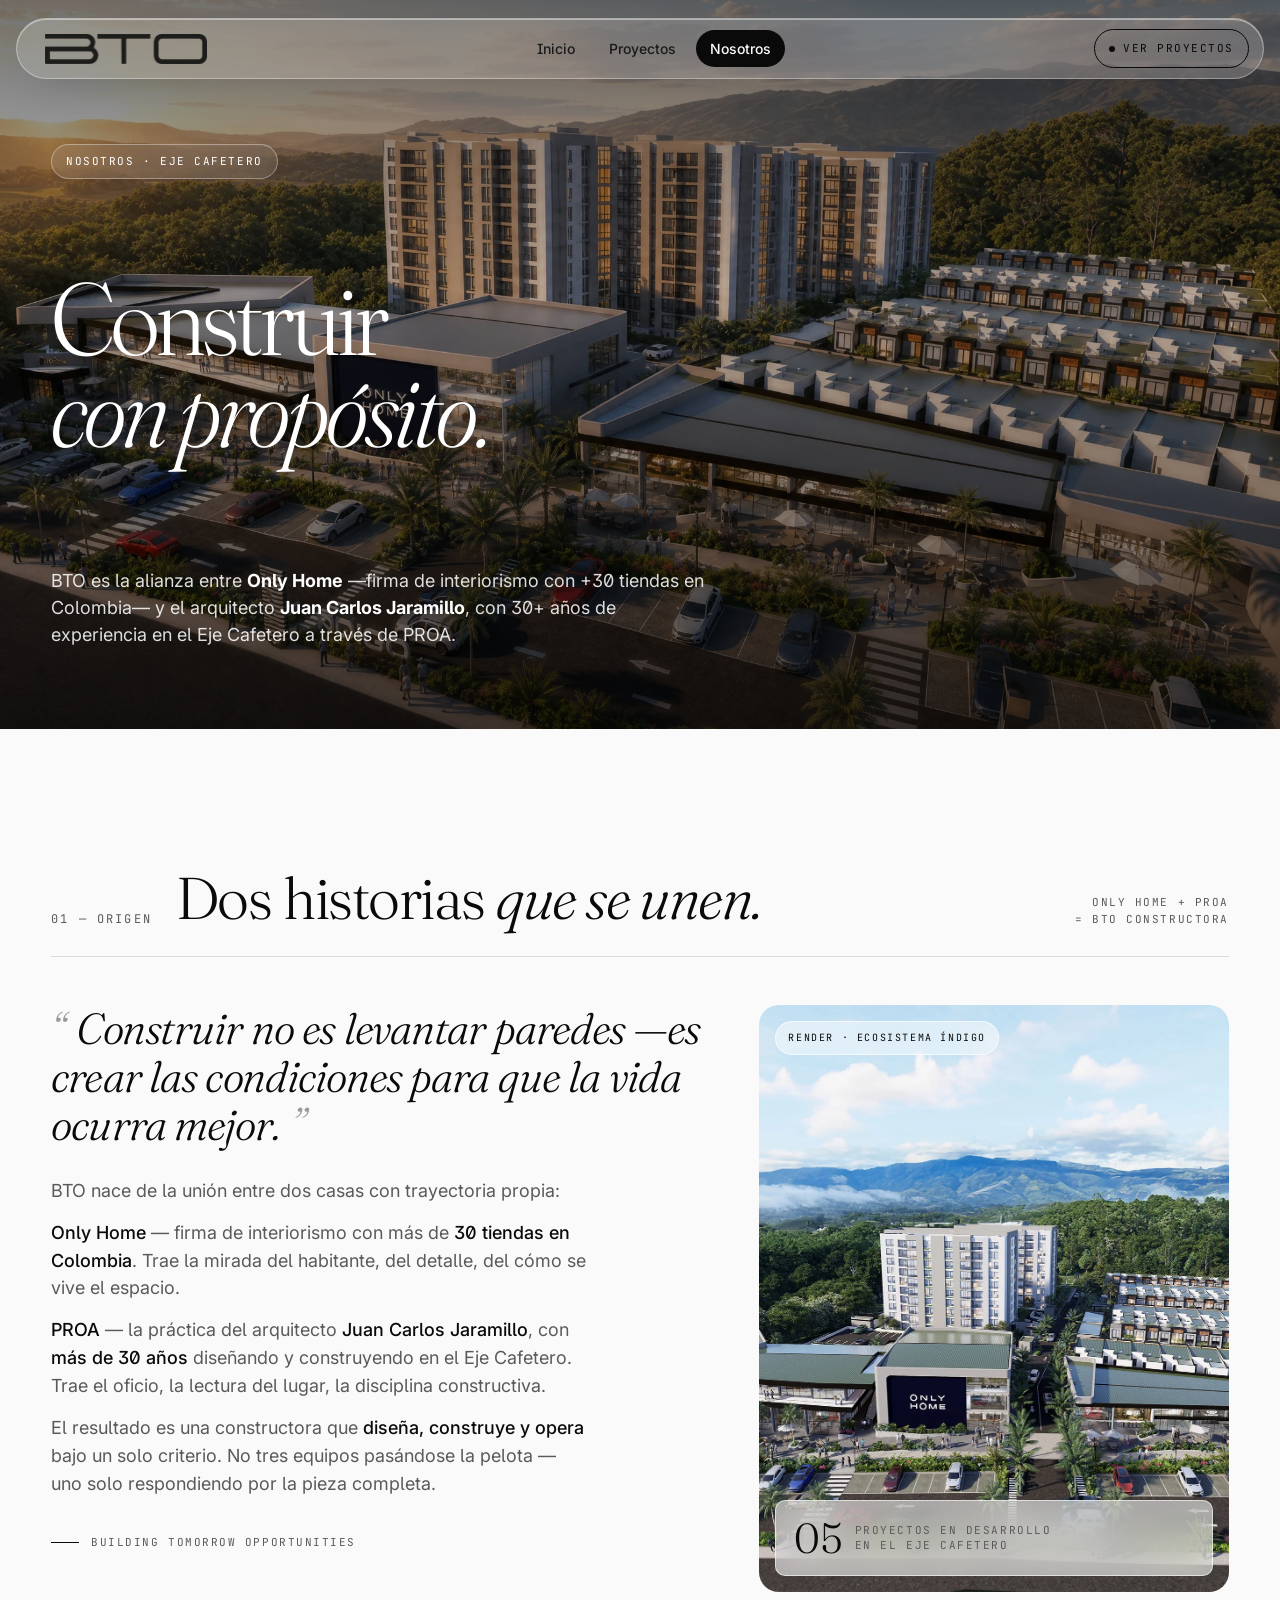
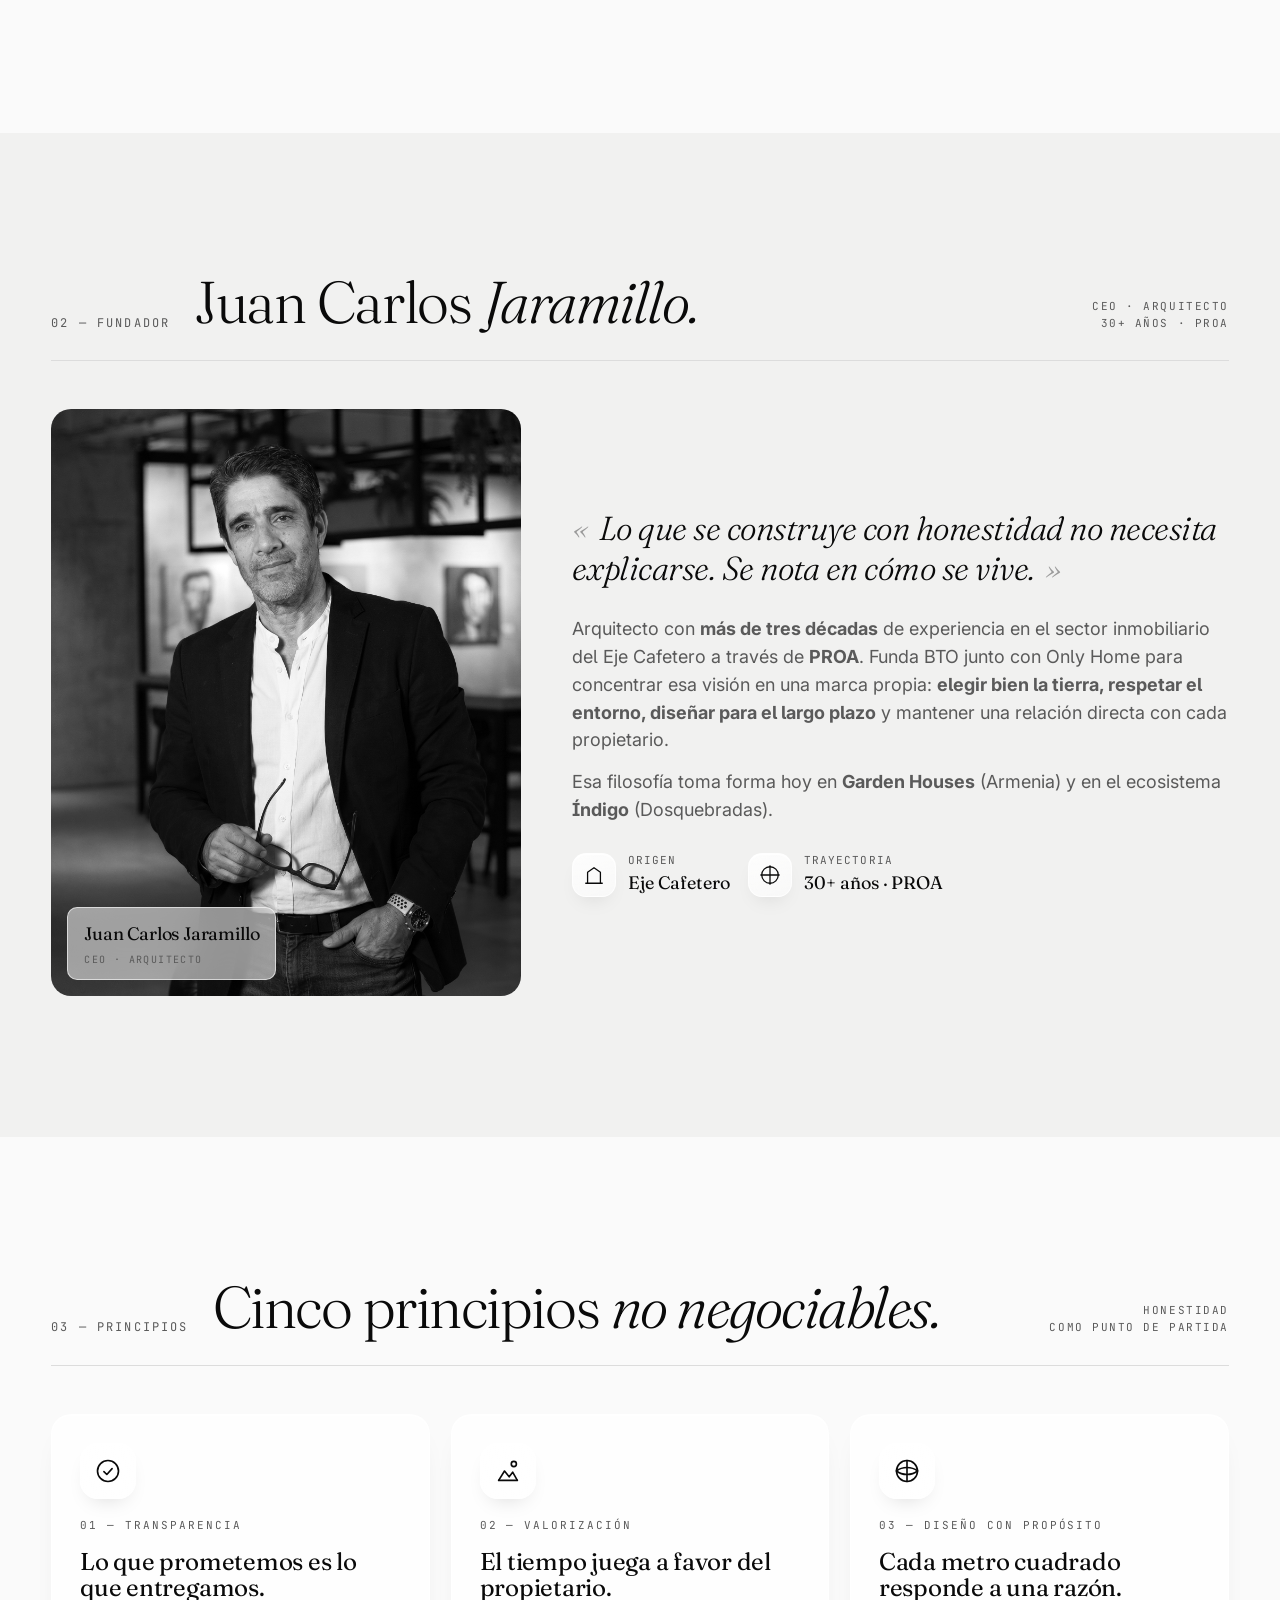
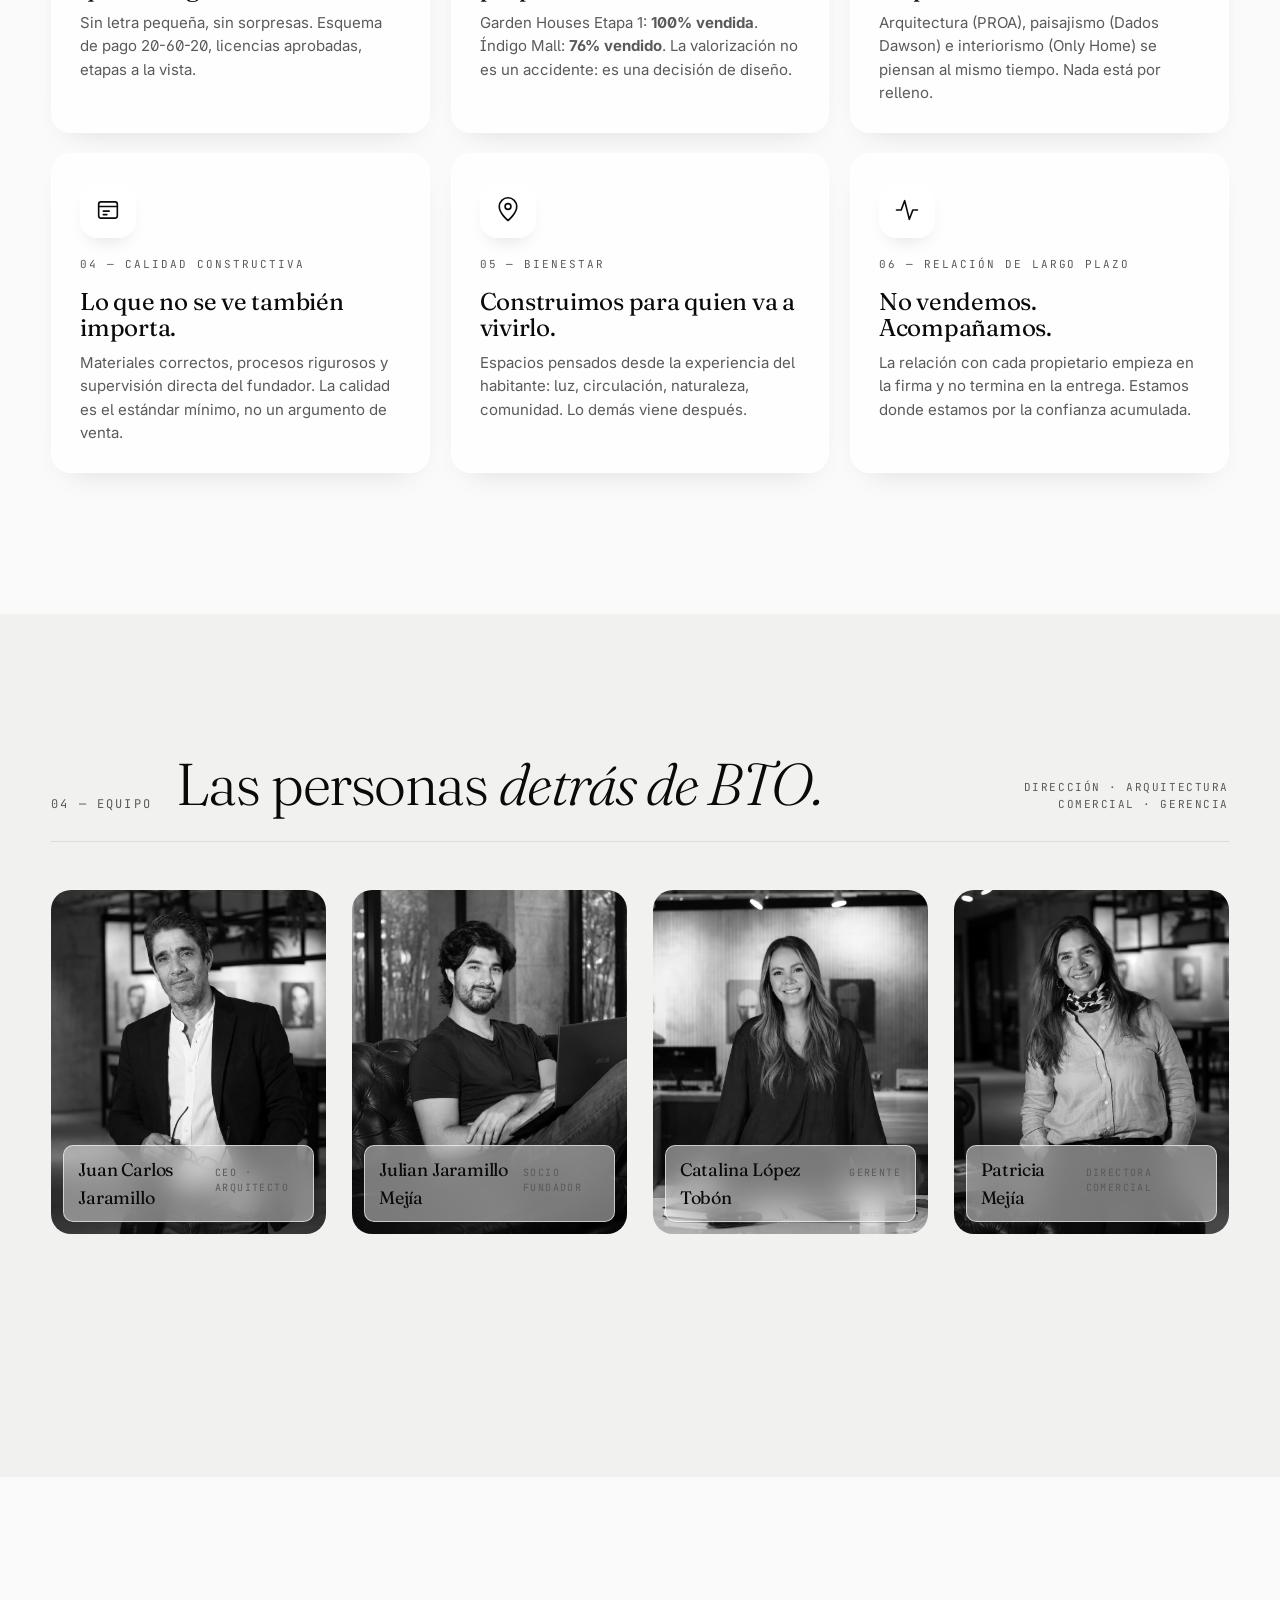
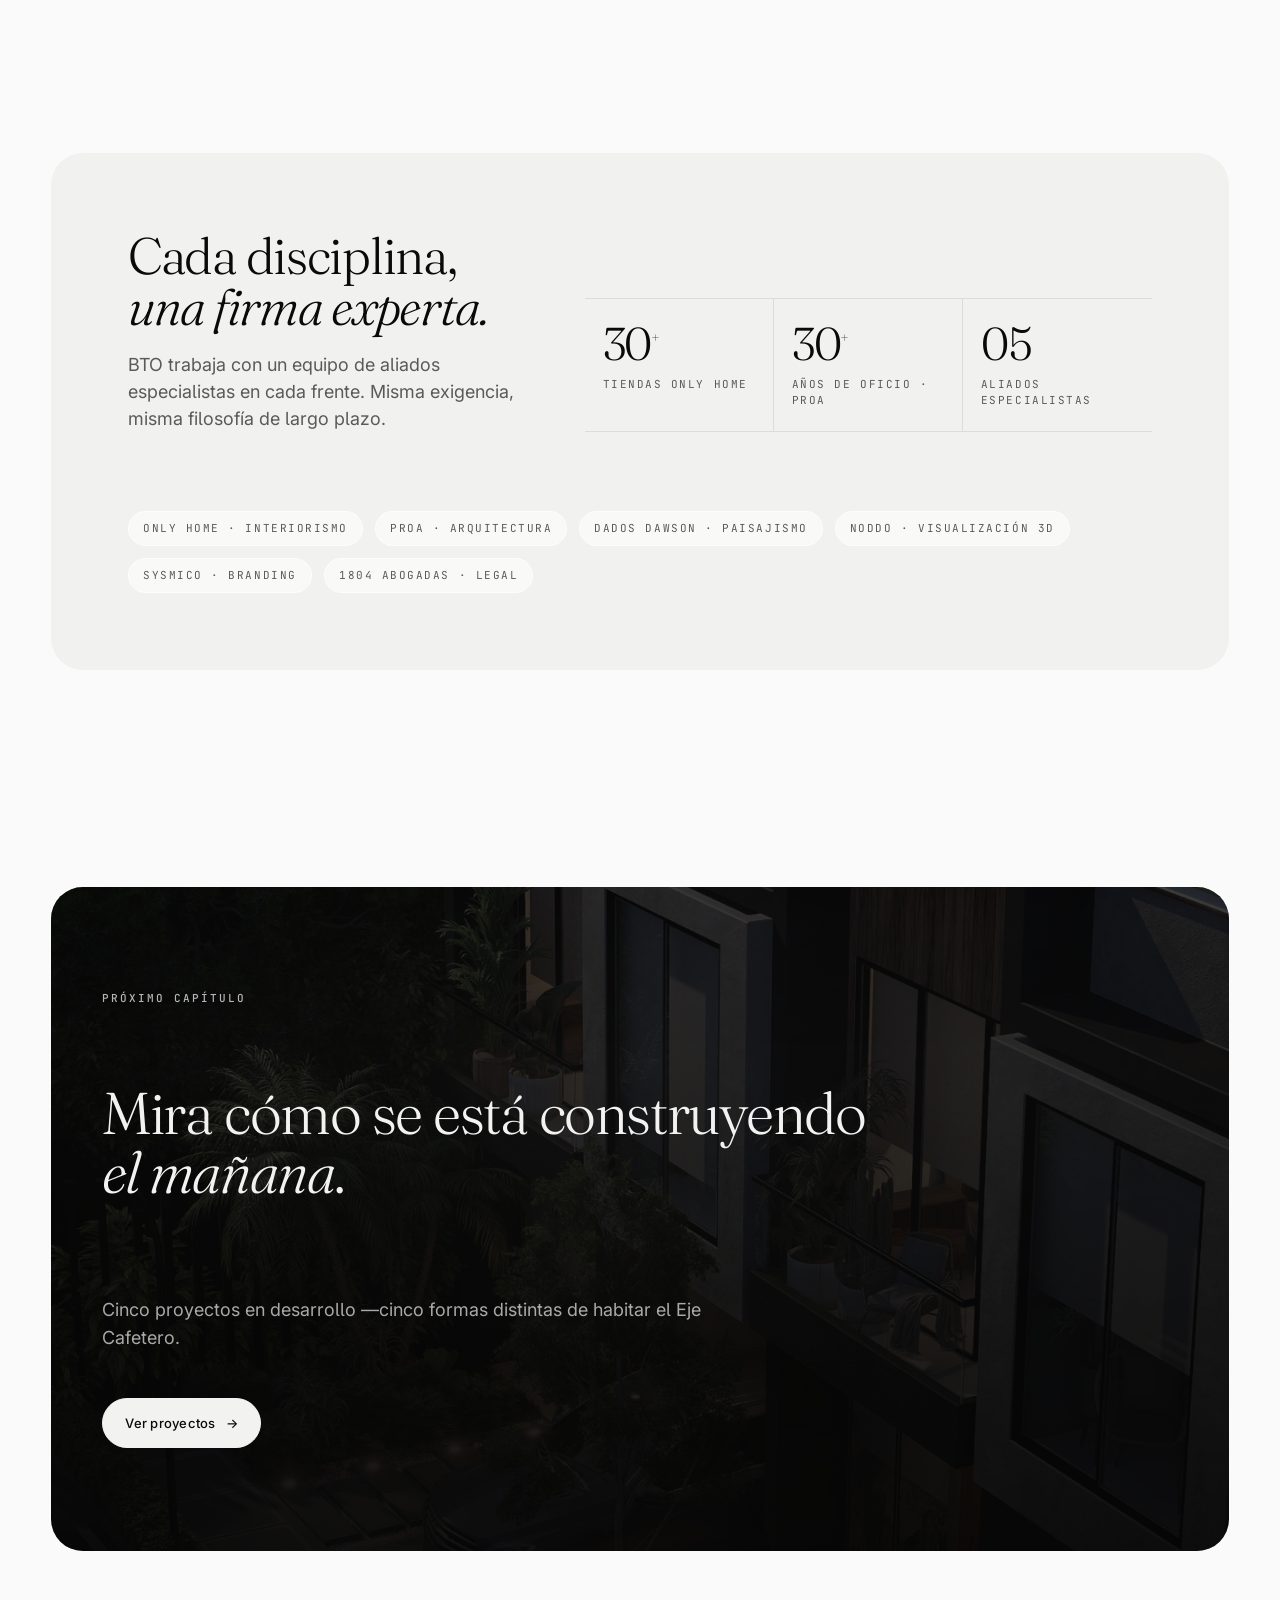
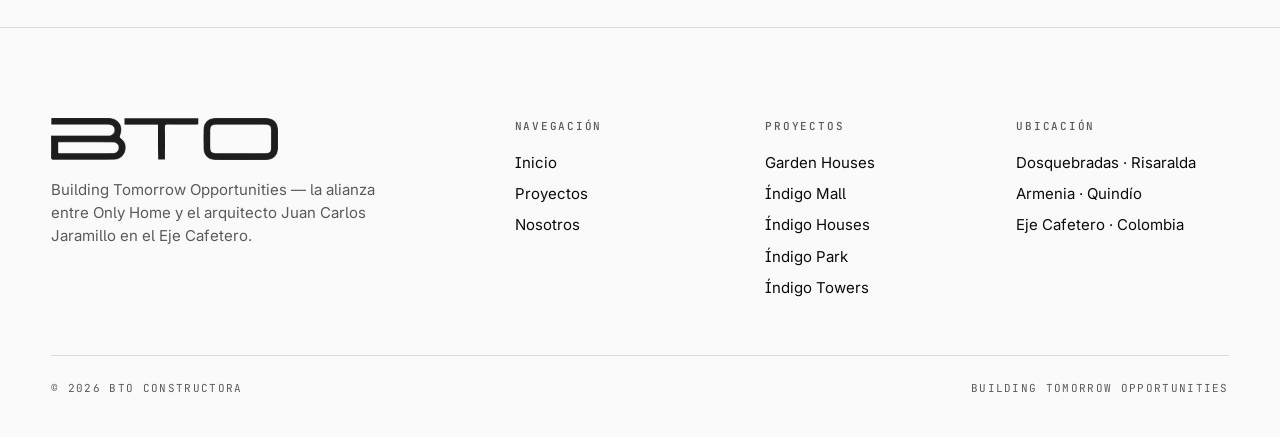
==== nosotros.html @ 33cc19b8 "Initial commit: BTO Constructora website - Home with video hero, 5 projects grid, trayectoria & conf" ====
<!doctype html>
<html lang="es">
<head>
<meta charset="utf-8" />
<meta name="viewport" content="width=device-width, initial-scale=1" />
<title>Nosotros — BTO Constructora</title>
<meta name="description" content="BTO Constructora: la alianza entre Only Home y el arquitecto Juan Carlos Jaramillo (30+ años vía PROA). Equipo, filosofía y trayectoria en el Eje Cafetero." />
<link rel="preconnect" href="https://fonts.googleapis.com">
<link rel="preconnect" href="https://fonts.gstatic.com" crossorigin>
<link href="https://fonts.googleapis.com/css2?family=Fraunces:ital,opsz,wght@0,9..144,300;0,9..144,400;1,9..144,300;1,9..144,400&family=Inter:wght@400;500;600&family=JetBrains+Mono:wght@400;500&display=swap" rel="stylesheet">
<link rel="stylesheet" href="assets/css/style.css">
</head>
<body>

<nav class="nav" aria-label="Principal">
  <a class="nav__brand" href="index.html">
    <img class="nav__brand-img" src="assets/img/brand/logo-black.png" alt="BTO Constructora">
  </a>
  <div class="nav__links">
    <a class="nav__link" href="index.html">Inicio</a>
    <a class="nav__link" href="proyectos.html">Proyectos</a>
    <a class="nav__link is-active" href="nosotros.html">Nosotros</a>
  </div>
  <a class="nav__cta" href="proyectos.html"><span class="dot"></span>Ver proyectos</a>
  <button class="nav__burger" aria-label="Menú"><span></span></button>
</nav>

<!-- ===== HERO ===== -->
<header class="about-hero">
  <div class="about-hero__media">
    <img src="assets/img/projects/indigo-mall/indigo-mall-render-aereo-completo-luz-dorada-atardecer.webp" alt="BTO Constructora — ecosistema Índigo">
  </div>
  <div class="about-hero__scrim"></div>
  <div class="about-hero__content">
    <div class="hero__chip" style="display:inline-flex; width: max-content;">Nosotros · Eje Cafetero</div>
    <h1 class="display" style="color:#fff; font-size: clamp(56px, 8vw, 148px);">
      Construir<br><em>con propósito.</em>
    </h1>
    <p style="color: rgba(255,255,255,.86); max-width: 60ch; font-size: var(--t-lead); line-height: 1.5;">
      BTO es la alianza entre <strong style="color:#fff;">Only Home</strong> —firma de interiorismo con +30 tiendas en Colombia— y el arquitecto <strong style="color:#fff;">Juan Carlos Jaramillo</strong>, con 30+ años de experiencia en el Eje Cafetero a través de PROA.
    </p>
  </div>
</header>

<!-- ============================================================
     SECCIÓN 01 — Origen
     ============================================================ -->
<section class="section page">
  <div class="container">
    <div class="sec-head reveal">
      <div class="sec-head__num">01 — Origen</div>
      <h2 class="sec-head__title">Dos historias <em>que se unen.</em></h2>
      <div class="sec-head__right">Only Home + PROA<br>= BTO Constructora</div>
    </div>

    <div class="preso reveal">
      <div class="preso__left">
        <blockquote class="preso__quote">
          Construir no es levantar paredes —es <em>crear las condiciones</em> para que la vida ocurra mejor.
        </blockquote>
        <div class="preso__copy">
          <p>BTO nace de la unión entre dos casas con trayectoria propia:</p>
          <p><strong>Only Home</strong> — firma de interiorismo con más de <strong>30 tiendas en Colombia</strong>. Trae la mirada del habitante, del detalle, del cómo se vive el espacio.</p>
          <p><strong>PROA</strong> — la práctica del arquitecto <strong>Juan Carlos Jaramillo</strong>, con <strong>más de 30 años</strong> diseñando y construyendo en el Eje Cafetero. Trae el oficio, la lectura del lugar, la disciplina constructiva.</p>
          <p>El resultado es una constructora que <strong>diseña, construye y opera</strong> bajo un solo criterio. No tres equipos pasándose la pelota — uno solo respondiendo por la pieza completa.</p>
        </div>
        <div class="preso__signature">Building Tomorrow Opportunities</div>
      </div>

      <div class="preso__right">
        <div class="preso__media">
          <span class="preso__chip">Render · Ecosistema Índigo</span>
          <img src="assets/img/projects/indigo-houses/indigo-houses-proyecto-residencial-vista-aerea-master-plan.webp" alt="Master plan Índigo">
          <div class="preso__stat">
            <div class="preso__stat-num">05</div>
            <div class="preso__stat-lbl">Proyectos en desarrollo<br>en el Eje Cafetero</div>
          </div>
        </div>
      </div>
    </div>
  </div>
</section>

<!-- ============================================================
     SECCIÓN 02 — Fundador
     ============================================================ -->
<section class="section page bg-soft">
  <div class="container">
    <div class="sec-head reveal">
      <div class="sec-head__num">02 — Fundador</div>
      <h2 class="sec-head__title">Juan Carlos <em>Jaramillo.</em></h2>
      <div class="sec-head__right">CEO · Arquitecto<br>30+ años · PROA</div>
    </div>

    <div class="founder reveal">
      <div class="founder__media">
        <img src="assets/img/team/juanjaramillo.jpg" alt="Juan Carlos Jaramillo, CEO y arquitecto de BTO Constructora">
        <div class="founder__badge">
          <div class="n">Juan Carlos Jaramillo</div>
          <div class="r">CEO · Arquitecto</div>
        </div>
      </div>
      <div class="founder__body">
        <blockquote>
          Lo que se construye con honestidad no necesita explicarse. Se nota en cómo se vive.
        </blockquote>
        <p>Arquitecto con <strong>más de tres décadas</strong> de experiencia en el sector inmobiliario del Eje Cafetero a través de <strong>PROA</strong>. Funda BTO junto con Only Home para concentrar esa visión en una marca propia: <strong>elegir bien la tierra, respetar el entorno, diseñar para el largo plazo</strong> y mantener una relación directa con cada propietario.</p>
        <p>Esa filosofía toma forma hoy en <strong>Garden Houses</strong> (Armenia) y en el ecosistema <strong>Índigo</strong> (Dosquebradas).</p>

        <div style="display:flex; gap: 18px; margin-top: 28px; flex-wrap: wrap;">
          <div style="display:flex; align-items:center; gap:12px;">
            <span class="ficon"><svg viewBox="0 0 24 24"><path d="M3 21h18"/><path d="M5 21V9l7-5 7 5v12"/></svg></span>
            <div>
              <div class="mono" style="color: var(--ink-muted)">Origen</div>
              <div style="font-family: var(--f-display); font-size: 18px;">Eje Cafetero</div>
            </div>
          </div>
          <div style="display:flex; align-items:center; gap:12px;">
            <span class="ficon"><svg viewBox="0 0 24 24"><path d="M12 2v20"/><path d="M2 12h20"/><circle cx="12" cy="12" r="9"/></svg></span>
            <div>
              <div class="mono" style="color: var(--ink-muted)">Trayectoria</div>
              <div style="font-family: var(--f-display); font-size: 18px;">30+ años · PROA</div>
            </div>
          </div>
        </div>
      </div>
    </div>
  </div>
</section>

<!-- ============================================================
     SECCIÓN 03 — Principios
     ============================================================ -->
<section class="section page">
  <div class="container">
    <div class="sec-head reveal">
      <div class="sec-head__num">03 — Principios</div>
      <h2 class="sec-head__title">Cinco principios <em>no negociables.</em></h2>
      <div class="sec-head__right">Honestidad<br>como punto de partida</div>
    </div>

    <div class="principles reveal">
      <div class="principle">
        <span class="ficon lg"><svg viewBox="0 0 24 24"><path d="M3 12a9 9 0 0118 0v0a9 9 0 01-18 0z"/><path d="M8.5 12.5l2.5 2.5 4.5-5"/></svg></span>
        <div class="principle__num" style="margin-top: 18px;">01 — Transparencia</div>
        <h3 class="principle__title">Lo que prometemos es lo que entregamos.</h3>
        <p class="principle__body">Sin letra pequeña, sin sorpresas. Esquema de pago 20-60-20, licencias aprobadas, etapas a la vista.</p>
      </div>

      <div class="principle">
        <span class="ficon lg"><svg viewBox="0 0 24 24"><path d="M4 20l5-8 4 5 3-4 4 7"/><path d="M4 20h16"/><circle cx="17" cy="6" r="2.2"/></svg></span>
        <div class="principle__num" style="margin-top: 18px;">02 — Valorización</div>
        <h3 class="principle__title">El tiempo juega a favor del propietario.</h3>
        <p class="principle__body">Garden Houses Etapa 1: <strong>100% vendida</strong>. Índigo Mall: <strong>76% vendido</strong>. La valorización no es un accidente: es una decisión de diseño.</p>
      </div>

      <div class="principle">
        <span class="ficon lg"><svg viewBox="0 0 24 24"><circle cx="12" cy="12" r="9"/><path d="M12 3v18"/><path d="M3 12c5 -4 13 -4 18 0"/><path d="M3 12c5 4 13 4 18 0"/></svg></span>
        <div class="principle__num" style="margin-top: 18px;">03 — Diseño con propósito</div>
        <h3 class="principle__title">Cada metro cuadrado responde a una razón.</h3>
        <p class="principle__body">Arquitectura (PROA), paisajismo (Dados Dawson) e interiorismo (Only Home) se piensan al mismo tiempo. Nada está por relleno.</p>
      </div>

      <div class="principle">
        <span class="ficon lg"><svg viewBox="0 0 24 24"><rect x="4" y="5" width="16" height="14" rx="2"/><path d="M4 9h16"/><path d="M8 13h5"/><path d="M8 16h3"/></svg></span>
        <div class="principle__num" style="margin-top: 18px;">04 — Calidad constructiva</div>
        <h3 class="principle__title">Lo que no se ve también importa.</h3>
        <p class="principle__body">Materiales correctos, procesos rigurosos y supervisión directa del fundador. La calidad es el estándar mínimo, no un argumento de venta.</p>
      </div>

      <div class="principle">
        <span class="ficon lg"><svg viewBox="0 0 24 24"><path d="M12 21s-7.5-6-7.5-12a7.5 7.5 0 0115 0c0 6-7.5 12-7.5 12z"/><circle cx="12" cy="9" r="2.5"/></svg></span>
        <div class="principle__num" style="margin-top: 18px;">05 — Bienestar</div>
        <h3 class="principle__title">Construimos para quien va a vivirlo.</h3>
        <p class="principle__body">Espacios pensados desde la experiencia del habitante: luz, circulación, naturaleza, comunidad. Lo demás viene después.</p>
      </div>

      <div class="principle">
        <span class="ficon lg"><svg viewBox="0 0 24 24"><path d="M3 12h4l3 -8 4 16 3 -8h4"/></svg></span>
        <div class="principle__num" style="margin-top: 18px;">06 — Relación de largo plazo</div>
        <h3 class="principle__title">No vendemos. Acompañamos.</h3>
        <p class="principle__body">La relación con cada propietario empieza en la firma y no termina en la entrega. Estamos donde estamos por la confianza acumulada.</p>
      </div>
    </div>
  </div>
</section>

<!-- ============================================================
     SECCIÓN 04 — Equipo (4 miembros con datos reales)
     ============================================================ -->
<section class="section page bg-soft">
  <div class="container">
    <div class="sec-head reveal">
      <div class="sec-head__num">04 — Equipo</div>
      <h2 class="sec-head__title">Las personas <em>detrás de BTO.</em></h2>
      <div class="sec-head__right">Dirección · Arquitectura<br>Comercial · Gerencia</div>
    </div>

    <div class="team reveal" style="grid-template-columns: repeat(4, 1fr);">
      <article class="member">
        <div class="member__media">
          <img src="assets/img/team/juanjaramillo.jpg" alt="Juan Carlos Jaramillo">
          <div class="member__overlay"><span class="n">Juan Carlos Jaramillo</span><span class="r">CEO · Arquitecto</span></div>
        </div>
      </article>
      <article class="member">
        <div class="member__media">
          <img src="assets/img/team/julian.jpg" alt="Julian Jaramillo Mejía">
          <div class="member__overlay"><span class="n">Julian Jaramillo Mejía</span><span class="r">Socio Fundador</span></div>
        </div>
      </article>
      <article class="member">
        <div class="member__media">
          <img src="assets/img/team/catalina.jpg" alt="Catalina López Tobón">
          <div class="member__overlay"><span class="n">Catalina López Tobón</span><span class="r">Gerente</span></div>
        </div>
      </article>
      <article class="member">
        <div class="member__media">
          <img src="assets/img/team/patricia.jpg" alt="Patricia Mejía">
          <div class="member__overlay"><span class="n">Patricia Mejía</span><span class="r">Directora Comercial</span></div>
        </div>
      </article>
    </div>

    <p class="muted reveal" style="margin-top: 40px; max-width: 60ch;">
      Un equipo compacto, donde cada proyecto pasa por las mismas manos desde el concepto hasta la entrega.
    </p>
  </div>
</section>

<!-- ============================================================
     SECCIÓN 05 — Aliados / Partners
     ============================================================ -->
<section class="section page">
  <div class="container">
    <div class="sec-head reveal">
      <div class="sec-head__num">05 — Aliados</div>
      <h2 class="sec-head__title">Equipo extendido <em>de oficio.</em></h2>
      <div class="sec-head__right">Paisajismo · 3D<br>Branding · Legal</div>
    </div>

    <div class="trust reveal">
      <div>
        <h3 class="trust__title">Cada disciplina, <em>una firma experta.</em></h3>
        <p class="trust__lead">BTO trabaja con un equipo de aliados especialistas en cada frente. Misma exigencia, misma filosofía de largo plazo.</p>
      </div>
      <div class="trust__stats">
        <div class="trust__stat">
          <div class="trust__stat-num">30<sup>+</sup></div>
          <div class="trust__stat-lbl">Tiendas Only Home</div>
        </div>
        <div class="trust__stat">
          <div class="trust__stat-num">30<sup>+</sup></div>
          <div class="trust__stat-lbl">Años de oficio · PROA</div>
        </div>
        <div class="trust__stat">
          <div class="trust__stat-num">05</div>
          <div class="trust__stat-lbl">Aliados especialistas</div>
        </div>
      </div>

      <div class="trust__partners">
        <span class="trust__partner">Only Home · Interiorismo</span>
        <span class="trust__partner">PROA · Arquitectura</span>
        <span class="trust__partner">Dados Dawson · Paisajismo</span>
        <span class="trust__partner">Noddo · Visualización 3D</span>
        <span class="trust__partner">Sysmico · Branding</span>
        <span class="trust__partner">1804 Abogadas · Legal</span>
      </div>
    </div>
  </div>
</section>

<!-- ===== DARK BAND CTA ===== -->
<section class="page" style="padding-block: clamp(40px, 6vw, 80px);">
  <div class="container">
    <div class="dark-band reveal">
      <div class="dark-band__bg"><img src="assets/img/projects/indigo-houses/indigo-houses-conjunto-vista-aerea-iluminacion-nocturna.webp" alt=""></div>
      <div class="dark-band__inner">
        <div class="eyebrow" style="color: rgba(255,255,255,.7)">Próximo capítulo</div>
        <h2 class="h2" style="max-width: 22ch;">Mira cómo se está construyendo <em>el mañana</em>.</h2>
        <p class="muted" style="max-width: 56ch; font-size: var(--t-lead);">
          Cinco proyectos en desarrollo —cinco formas distintas de habitar el Eje Cafetero.
        </p>
        <div style="display:flex; gap:14px; flex-wrap: wrap;">
          <a class="btn" href="proyectos.html">Ver proyectos <span class="arrow">→</span></a>
        </div>
      </div>
    </div>
  </div>
</section>

<footer class="footer">
  <div class="footer__grid">
    <div>
      <img src="assets/img/brand/logo-black.png" alt="BTO Constructora" style="height: 42px; width: auto; margin-bottom: 18px;">
      <p class="muted" style="max-width: 38ch;">Building Tomorrow Opportunities — la alianza entre Only Home y el arquitecto Juan Carlos Jaramillo en el Eje Cafetero.</p>
    </div>
    <div><h5>Navegación</h5><ul>
      <li><a href="index.html">Inicio</a></li>
      <li><a href="proyectos.html">Proyectos</a></li>
      <li><a href="nosotros.html">Nosotros</a></li>
    </ul></div>
    <div><h5>Proyectos</h5><ul>
      <li><a href="proyectos/garden-houses.html">Garden Houses</a></li>
      <li><a href="proyectos/indigo-mall.html">Índigo Mall</a></li>
      <li><a href="proyectos/indigo-houses.html">Índigo Houses</a></li>
      <li><a href="proyectos/indigo-park.html">Índigo Park</a></li>
      <li><a href="proyectos/indigo-towers.html">Índigo Towers</a></li>
    </ul></div>
    <div><h5>Ubicación</h5><ul>
      <li>Dosquebradas · Risaralda</li><li>Armenia · Quindío</li><li>Eje Cafetero · Colombia</li>
    </ul></div>
  </div>
  <div class="footer__bottom">
    <span>© 2026 BTO Constructora</span>
    <span>Building Tomorrow Opportunities</span>
  </div>
</footer>

<script src="assets/js/main.js"></script>
</body>
</html>
---- assets/css/style.css ----
/* ============================================================
   BTO Constructora — Monochrome Glass System
   Editorial minimalism · B&N · Glassmorphism
   ============================================================ */

:root {
  /* Monochrome palette */
  --bg:           #FAFAFA;
  --bg-soft:      #F1F1F0;
  --bg-deep:      #EDEDEC;
  --ink:          #0A0A0A;
  --ink-soft:     #1A1A1A;
  --ink-muted:    #5A5A5A;
  --ink-faint:    #9A9A9A;
  --line:         #DCDCDC;
  --line-soft:    #E8E8E7;
  --line-dark:    #2A2A2A;
  --on-dark:      #F2F2F0;

  /* Glass surfaces */
  --glass-light:    rgba(255,255,255,0.55);
  --glass-light-2:  rgba(255,255,255,0.72);
  --glass-dark:     rgba(10,10,10,0.42);
  --glass-dark-2:   rgba(10,10,10,0.62);
  --glass-border:   rgba(255,255,255,0.45);
  --glass-border-d: rgba(255,255,255,0.18);
  --blur:           saturate(140%) blur(22px);
  --blur-strong:    saturate(160%) blur(34px);

  /* Type */
  --f-display: "Fraunces", "Times New Roman", serif;
  --f-sans:    "Inter", -apple-system, system-ui, sans-serif;
  --f-mono:    "JetBrains Mono", ui-monospace, monospace;

  /* Scale */
  --t-xs:   clamp(11px, 0.72vw, 13px);
  --t-sm:   clamp(13px, 0.86vw, 15px);
  --t-body: clamp(15px, 1.02vw, 18px);
  --t-lead: clamp(18px, 1.35vw, 22px);
  --t-h4:   clamp(22px, 1.8vw,  28px);
  --t-h3:   clamp(28px, 2.6vw,  44px);
  --t-h2:   clamp(40px, 4.6vw,  76px);
  --t-h1:   clamp(56px, 8.8vw, 160px);

  /* Rhythm */
  --r-xs: 6px; --r-sm: 12px; --r-md: 24px; --r-lg: 48px;
  --r-xl: 96px; --r-2xl: 144px;

  /* Edges */
  --radius-sm: 4px;
  --radius-md: 10px;
  --radius-lg: 20px;
  --radius-xl: 32px;

  /* Motion */
  --e-out: cubic-bezier(.22,.61,.36,1);
  --e-in-out: cubic-bezier(.65,.05,.35,1);
}

* { box-sizing: border-box; }
html, body { margin: 0; padding: 0; }
html { -webkit-font-smoothing: antialiased; text-rendering: optimizeLegibility; scroll-behavior: smooth; }

body {
  font-family: var(--f-sans);
  font-size: var(--t-body);
  line-height: 1.55;
  color: var(--ink);
  background: var(--bg);
  font-feature-settings: "ss01", "ss02", "kern";
  overflow-x: hidden;
}

img, video { display: block; max-width: 100%; }
a { color: inherit; }

/* ============================================================
   Typography utilities
   ============================================================ */
.eyebrow {
  font-family: var(--f-mono);
  font-size: var(--t-xs);
  letter-spacing: 0.18em;
  text-transform: uppercase;
  color: var(--ink-muted);
  font-weight: 500;
}
.display {
  font-family: var(--f-display);
  font-weight: 300;
  letter-spacing: -0.03em;
  line-height: 0.9;
  font-variation-settings: "opsz" 144, "SOFT" 30;
}
.display em { font-style: italic; font-weight: 300; }
.h1 { font-family: var(--f-display); font-weight: 300; font-size: var(--t-h1); line-height: .9; letter-spacing: -0.035em; }
.h1 em { font-style: italic; }
.h2 { font-family: var(--f-display); font-weight: 300; font-size: var(--t-h2); line-height: 1; letter-spacing: -0.025em; }
.h2 em { font-style: italic; }
.h3 { font-family: var(--f-display); font-weight: 400; font-size: var(--t-h3); line-height: 1.05; letter-spacing: -0.015em; margin: 0; }
.h4 { font-family: var(--f-display); font-weight: 400; font-size: var(--t-h4); line-height: 1.15; letter-spacing: -0.01em; margin: 0; }
.lead { font-size: var(--t-lead); line-height: 1.45; color: var(--ink); max-width: 56ch; }
.muted { color: var(--ink-muted); }
.mono  { font-family: var(--f-mono); font-size: var(--t-xs); letter-spacing: 0.1em; text-transform: uppercase; }

/* ============================================================
   Layout
   ============================================================ */
.page { padding-inline: clamp(20px, 4vw, 64px); }
.container { max-width: 1360px; margin: 0 auto; }
.container-narrow { max-width: 980px; margin: 0 auto; }
.grid12 { display: grid; grid-template-columns: repeat(12, 1fr); gap: clamp(16px, 1.6vw, 28px); }
.section { padding-block: clamp(80px, 11vw, 160px); }
.section-tight { padding-block: clamp(56px, 7vw, 104px); }
.rule { height: 1px; background: var(--line); border: 0; margin: 0; }

/* ============================================================
   Glass primitives
   ============================================================ */
.glass {
  background: var(--glass-light);
  backdrop-filter: var(--blur);
  -webkit-backdrop-filter: var(--blur);
  border: 1px solid var(--glass-border);
  border-radius: var(--radius-lg);
  box-shadow:
    0 1px 0 rgba(255,255,255,.6) inset,
    0 24px 60px -24px rgba(0,0,0,.18);
}
.glass-dark {
  background: var(--glass-dark);
  backdrop-filter: var(--blur);
  -webkit-backdrop-filter: var(--blur);
  border: 1px solid var(--glass-border-d);
  border-radius: var(--radius-lg);
  color: var(--on-dark);
  box-shadow:
    0 1px 0 rgba(255,255,255,.08) inset,
    0 24px 60px -24px rgba(0,0,0,.55);
}
.glass-soft {
  background: rgba(255,255,255,0.35);
  backdrop-filter: blur(14px);
  -webkit-backdrop-filter: blur(14px);
  border: 1px solid rgba(255,255,255,.35);
  border-radius: var(--radius-md);
}

/* ============================================================
   Navbar — pure glass, transparent, fixed
   ============================================================ */
.nav {
  position: fixed; top: 18px; left: 50%; transform: translateX(-50%);
  z-index: 100;
  width: min(1320px, calc(100vw - 32px));
  display: grid; grid-template-columns: auto 1fr auto; align-items: center;
  gap: 24px;
  padding: 10px 14px 10px 20px;
  background: rgba(255,255,255,0.18);
  backdrop-filter: blur(28px) saturate(180%);
  -webkit-backdrop-filter: blur(28px) saturate(180%);
  border: 1px solid rgba(255,255,255,.35);
  border-radius: 999px;
  box-shadow:
    0 1px 0 rgba(255,255,255,.45) inset,
    0 18px 40px -18px rgba(0,0,0,.22);
  transition: background .3s var(--e-out), border-color .3s var(--e-out);
}
.nav.is-scrolled {
  background: rgba(255,255,255,0.55);
  border-color: rgba(255,255,255,.6);
}
.nav__brand {
  display: inline-flex; align-items: center; gap: 10px;
  text-decoration: none; color: var(--ink);
  padding: 4px 8px;
}
.nav__brand-img {
  display: block; height: 30px; width: auto;
  filter: none;
}
/* When the nav sits over a dark hero, optionally flip the logo via .nav--on-dark */
.nav--on-dark .nav__brand-img { filter: invert(1) brightness(2); }
.nav__links { display: flex; gap: 6px; justify-content: center; }
.nav__link {
  font-size: 14px; font-weight: 500;
  padding: 8px 14px; border-radius: 999px;
  text-decoration: none; color: var(--ink-soft);
  transition: background .2s var(--e-out), color .2s var(--e-out);
}
.nav__link:hover { background: rgba(10,10,10,.06); }
.nav__link.is-active { background: var(--ink); color: var(--bg); }
.nav__cta {
  display: inline-flex; align-items: center; gap: 8px;
  font-family: var(--f-mono); font-size: 11px; letter-spacing: .14em; text-transform: uppercase;
  color: var(--ink); text-decoration: none;
  padding: 10px 14px; border-radius: 999px;
  border: 1px solid var(--ink);
  transition: background .2s var(--e-out), color .2s var(--e-out);
}
.nav__cta:hover { background: var(--ink); color: var(--bg); }
.nav__cta .dot { width: 6px; height: 6px; border-radius: 50%; background: currentColor; }
.nav__burger { display:none; }

@media (max-width: 880px){
  .nav { grid-template-columns: auto 1fr auto; padding: 10px 14px; }
  .nav__links { display:none; position: absolute; top: calc(100% + 10px); left: 0; right: 0;
    flex-direction: column; padding: 16px; background: rgba(250,250,250,.85);
    backdrop-filter: var(--blur-strong); -webkit-backdrop-filter: var(--blur-strong);
    border: 1px solid rgba(255,255,255,.6); border-radius: var(--radius-lg);
    box-shadow: 0 14px 40px -10px rgba(0,0,0,.2); }
  .nav.is-open .nav__links { display:flex; }
  .nav__link { padding: 12px 16px; border-radius: 12px; }
  .nav__cta { display:none; }
  .nav__burger {
    display: inline-grid; place-items: center;
    width: 38px; height: 38px; border-radius: 50%;
    border: 1px solid var(--ink); background: transparent;
    cursor: pointer;
  }
  .nav__burger span, .nav__burger span::before, .nav__burger span::after {
    content: ""; display:block; width: 16px; height: 1.5px; background: var(--ink); position: relative;
  }
  .nav__burger span::before { position:absolute; top: -5px; left:0; right:0; }
  .nav__burger span::after  { position:absolute; top:  5px; left:0; right:0; }
}

/* ============================================================
   Buttons
   ============================================================ */
.btn {
  display: inline-flex; align-items: center; gap: 10px;
  padding: 14px 22px;
  font-family: var(--f-sans); font-size: var(--t-sm);
  font-weight: 500; letter-spacing: 0.02em;
  border: 1px solid var(--ink);
  color: var(--bg);
  background: var(--ink);
  border-radius: 999px;
  cursor: pointer;
  transition: transform .25s var(--e-out), background .25s var(--e-out), color .25s var(--e-out), border-color .25s var(--e-out);
  text-decoration: none;
}
.btn:hover { transform: translateY(-1px); background: transparent; color: var(--ink); }
.btn .arrow { display:inline-block; transition: transform .25s var(--e-out); }
.btn:hover .arrow { transform: translateX(4px); }

.btn-ghost {
  display: inline-flex; align-items: center; gap: 10px;
  padding: 13px 20px;
  font-family: var(--f-sans); font-size: var(--t-sm); font-weight: 500;
  color: var(--ink);
  background: transparent;
  border: 1px solid var(--ink);
  border-radius: 999px;
  text-decoration: none;
  transition: color .25s var(--e-out), background .25s var(--e-out);
}
.btn-ghost:hover { background: var(--ink); color: var(--bg); }

.btn-glass {
  display: inline-flex; align-items: center; gap: 10px;
  padding: 14px 22px;
  font-family: var(--f-sans); font-size: var(--t-sm); font-weight: 500;
  color: #fff;
  background: rgba(255,255,255,0.14);
  backdrop-filter: var(--blur);
  -webkit-backdrop-filter: var(--blur);
  border: 1px solid rgba(255,255,255,0.45);
  border-radius: 999px;
  text-decoration: none;
  transition: background .25s var(--e-out), transform .25s var(--e-out);
}
.btn-glass:hover { background: rgba(255,255,255,0.28); transform: translateY(-1px); }
.btn-glass.dark { color: #0a0a0a; background: rgba(255,255,255,0.7); border-color: rgba(255,255,255,.85); }
.btn-glass.dark:hover { background: #fff; }

.link-arrow {
  display: inline-flex; align-items: baseline; gap: 8px;
  color: var(--ink); text-decoration: none;
  font-weight: 500; font-size: var(--t-sm); letter-spacing: 0.02em;
  border-bottom: 1px solid currentColor;
  padding-bottom: 2px;
  transition: color .2s var(--e-out), letter-spacing .2s var(--e-out);
}
.link-arrow:hover { letter-spacing: .04em; }
.link-arrow .arrow { display:inline-block; transition: transform .25s var(--e-out); }
.link-arrow:hover .arrow { transform: translateX(4px); }

/* ============================================================
   HERO
   ============================================================ */
.hero {
  position: relative;
  min-height: 100vh;
  display: grid; align-items: end;
  padding: 0;
  overflow: hidden;
  color: #fff;
  background: #0a0a0a;
}
.hero__media {
  position: absolute; inset: 0;
  z-index: 0;
}
.hero__media video, .hero__media img {
  width: 100%; height: 100%; object-fit: cover;
}
.hero__scrim {
  position: absolute; inset: 0;
  background:
    linear-gradient(180deg, rgba(0,0,0,.45) 0%, rgba(0,0,0,.2) 30%, rgba(0,0,0,.65) 100%);
  z-index: 1;
}
.hero__grain {
  position: absolute; inset: 0;
  background-image: radial-gradient(rgba(255,255,255,.04) 1px, transparent 1px);
  background-size: 3px 3px;
  mix-blend-mode: overlay;
  pointer-events: none; z-index: 2;
}
.hero__content {
  position: relative; z-index: 3;
  padding: clamp(120px, 16vh, 200px) clamp(20px, 4vw, 64px) clamp(40px, 7vh, 80px);
  width: 100%;
  display: grid;
  grid-template-columns: 1fr;
  gap: clamp(40px, 6vh, 80px);
}
.hero__title { color: #fff; }
.hero__title em { font-style: italic; opacity: .9; }
.hero__sub {
  font-size: var(--t-lead); max-width: 52ch; color: rgba(255,255,255,.86); margin-top: 22px;
}
.hero__bar {
  display: grid; grid-template-columns: 1fr auto; align-items: end; gap: 24px;
}
.hero__meta { display: flex; flex-wrap: wrap; gap: 14px; align-items: center; }
.hero__chip {
  font-family: var(--f-mono); font-size: 11px; letter-spacing: .14em; text-transform: uppercase;
  padding: 8px 14px; border-radius: 999px;
  background: rgba(255,255,255,.1); border: 1px solid rgba(255,255,255,.35);
  backdrop-filter: blur(14px); -webkit-backdrop-filter: blur(14px);
  color: #fff;
}
.hero__scroll {
  font-family: var(--f-mono); font-size: 11px; letter-spacing: .18em; text-transform: uppercase;
  color: rgba(255,255,255,.7);
  display:inline-flex; align-items:center; gap: 10px;
}
.hero__scroll::after {
  content:""; display:inline-block; width: 28px; height: 1px; background: rgba(255,255,255,.55);
}

/* Floating KPI glass card in hero */
.hero__kpis {
  position: absolute; right: clamp(20px, 4vw, 64px); bottom: clamp(40px, 8vh, 96px);
  z-index: 4;
  display: grid; grid-template-columns: repeat(3, 1fr);
  gap: 0;
  padding: 18px 8px;
  border-radius: var(--radius-lg);
  background: rgba(255,255,255,.1);
  border: 1px solid rgba(255,255,255,.35);
  backdrop-filter: var(--blur-strong); -webkit-backdrop-filter: var(--blur-strong);
  color: #fff;
  min-width: 360px;
}
.hero__kpi { padding: 6px 18px; border-right: 1px solid rgba(255,255,255,.25); text-align: left; }
.hero__kpi:last-child { border-right: none; }
.hero__kpi-num { font-family: var(--f-display); font-weight: 300; font-size: 36px; line-height: 1; letter-spacing: -.02em; }
.hero__kpi-num sup { font-size: 14px; vertical-align: super; opacity: .8; }
.hero__kpi-lbl { font-family: var(--f-mono); font-size: 10px; letter-spacing: .14em; text-transform: uppercase; margin-top: 4px; opacity: .85; }

@media (max-width: 880px){
  .hero__bar { grid-template-columns: 1fr; }
  .hero__kpis { position: static; margin-top: 24px; min-width: 0; }
}

/* ============================================================
   Section headers
   ============================================================ */
.sec-head {
  display: grid; grid-template-columns: auto 1fr auto; align-items: end; gap: 24px;
  padding-bottom: 28px; margin-bottom: 48px;
  border-bottom: 1px solid var(--line);
}
.sec-head__num { font-family: var(--f-mono); font-size: 12px; letter-spacing: .18em; text-transform: uppercase; color: var(--ink-muted); }
.sec-head__title { font-family: var(--f-display); font-weight: 300; font-size: var(--t-h2); line-height: 1; letter-spacing: -.025em; margin: 0; }
.sec-head__title em { font-style: italic; }
.sec-head__right { font-family: var(--f-mono); font-size: 11px; letter-spacing: .14em; text-transform: uppercase; color: var(--ink-muted); text-align: right; }
@media (max-width: 760px){
  .sec-head { grid-template-columns: 1fr; }
  .sec-head__right { text-align: left; }
}

/* ============================================================
   Presentación (intro block)
   ============================================================ */
.intro {
  display: grid; grid-template-columns: 1fr 1fr; gap: clamp(28px, 4vw, 80px);
  align-items: start;
}
.intro__lead { font-family: var(--f-display); font-weight: 300; font-size: var(--t-h3); line-height: 1.15; letter-spacing: -.015em; }
.intro__lead em { font-style: italic; }
.intro__body p { color: var(--ink-muted); font-size: var(--t-lead); line-height: 1.55; margin: 0 0 18px; }
.intro__body p strong { color: var(--ink); font-weight: 500; }
@media (max-width: 880px){ .intro { grid-template-columns: 1fr; } }

/* KPI strip */
.kpis {
  display: grid; grid-template-columns: repeat(4, 1fr);
  gap: 0; margin-top: 56px;
  border-top: 1px solid var(--line); border-bottom: 1px solid var(--line);
}
.kpi { padding: 28px 24px; border-right: 1px solid var(--line); }
.kpi:last-child { border-right: none; }
.kpi__num { font-family: var(--f-display); font-weight: 300; font-size: clamp(40px, 4.4vw, 64px); line-height: 1; letter-spacing: -.025em; }
.kpi__num sup { font-size: 18px; vertical-align: super; opacity: .55; }
.kpi__lbl { font-family: var(--f-mono); font-size: 11px; letter-spacing: .14em; text-transform: uppercase; color: var(--ink-muted); margin-top: 10px; }
@media (max-width: 760px){
  .kpis { grid-template-columns: repeat(2, 1fr); }
  .kpi:nth-child(2) { border-right: none; }
  .kpi:nth-child(-n+2) { border-bottom: 1px solid var(--line); }
}

/* ============================================================
   Project cards (grid)
   ============================================================ */
.projects-grid {
  display: grid; grid-template-columns: repeat(12, 1fr); gap: clamp(16px, 1.6vw, 28px);
}
.project-card {
  position: relative;
  display: block;
  text-decoration: none; color: inherit;
  border-radius: var(--radius-lg);
  overflow: hidden;
  background: var(--bg-soft);
  isolation: isolate;
  transition: transform .35s var(--e-out);
}
.project-card.span-7 { grid-column: span 7; }
.project-card.span-5 { grid-column: span 5; }
.project-card.span-6 { grid-column: span 6; }
.project-card.span-12 { grid-column: span 12; }
.project-card__media {
  position: relative;
  aspect-ratio: 4 / 3;
  overflow: hidden;
}
.project-card.tall .project-card__media { aspect-ratio: 3 / 4; }
.project-card.wide .project-card__media { aspect-ratio: 21 / 9; }
.project-card__media img {
  width: 100%; height: 100%; object-fit: cover;
  transition: transform .8s var(--e-out);
}
.project-card:hover .project-card__media img { transform: scale(1.04); }

/* Card variant: shows full image at natural aspect ratio (no crop, no gray gap) */
.project-card.natural { align-self: start; background: transparent; }
.project-card.natural .project-card__media { aspect-ratio: auto; }
.project-card.natural .project-card__media img { height: auto; display: block; }
.project-card__scrim {
  position: absolute; inset: 0;
  background: linear-gradient(180deg, rgba(0,0,0,.15) 0%, rgba(0,0,0,.0) 35%, rgba(0,0,0,.75) 100%);
}
.project-card__caption {
  position: absolute; left: 18px; right: 18px; bottom: 18px;
  display: grid; grid-template-columns: 1fr auto; gap: 14px; align-items: end;
  color: #fff;
  padding: 16px 18px;
  background: rgba(255,255,255,.1);
  border: 1px solid rgba(255,255,255,.32);
  backdrop-filter: var(--blur);
  -webkit-backdrop-filter: var(--blur);
  border-radius: var(--radius-md);
}
.project-card__title { font-family: var(--f-display); font-weight: 400; font-size: clamp(22px, 2vw, 30px); line-height: 1.05; letter-spacing: -.01em; }
.project-card__meta { font-family: var(--f-mono); font-size: 11px; letter-spacing: .14em; text-transform: uppercase; opacity: .85; margin-top: 6px; }
.project-card__cta {
  font-family: var(--f-mono); font-size: 11px; letter-spacing: .14em; text-transform: uppercase;
  display: inline-flex; align-items: center; gap: 8px;
  padding: 8px 12px; border-radius: 999px;
  background: rgba(255,255,255,.18); border: 1px solid rgba(255,255,255,.5);
  white-space: nowrap;
}
.project-card__badge {
  position: absolute; top: 16px; left: 16px;
  font-family: var(--f-mono); font-size: 10px; letter-spacing: .16em; text-transform: uppercase;
  padding: 6px 10px; border-radius: 999px;
  background: rgba(255,255,255,.18); border: 1px solid rgba(255,255,255,.5);
  backdrop-filter: blur(14px); -webkit-backdrop-filter: blur(14px);
  color: #fff;
}
@media (max-width: 960px){
  .project-card.span-7, .project-card.span-5, .project-card.span-6 { grid-column: span 12; }
}

/* ============================================================
   Project detail page
   ============================================================ */
.project-hero {
  position: relative; min-height: 86vh;
  display: grid; align-items: end;
  color: #fff; overflow: hidden; background: #0a0a0a;
}
.project-hero__media { position: absolute; inset: 0; z-index: 0; }
.project-hero__media img { width:100%; height:100%; object-fit: cover; }
.project-hero__scrim { position: absolute; inset: 0; z-index: 1;
  background: linear-gradient(180deg, rgba(0,0,0,.55) 0%, rgba(0,0,0,.15) 30%, rgba(0,0,0,.75) 100%);
}
.project-hero__content {
  position: relative; z-index: 2;
  padding: clamp(120px, 16vh, 200px) clamp(20px, 4vw, 64px) clamp(40px, 7vh, 80px);
  display: grid; gap: 28px;
}
.project-hero__title { font-family: var(--f-display); font-weight: 300; font-size: clamp(48px, 7vw, 120px); line-height: .92; letter-spacing: -.03em; color: #fff; margin: 0; }
.project-hero__title em { font-style: italic; }
.project-hero__meta {
  display: flex; flex-wrap: wrap; gap: 10px;
}
.project-hero__chip {
  font-family: var(--f-mono); font-size: 11px; letter-spacing: .14em; text-transform: uppercase;
  padding: 8px 14px; border-radius: 999px;
  background: rgba(255,255,255,.12); border: 1px solid rgba(255,255,255,.4);
  backdrop-filter: blur(14px); -webkit-backdrop-filter: blur(14px);
}
.project-hero__desc { max-width: 60ch; font-size: var(--t-lead); color: rgba(255,255,255,.9); line-height: 1.5; }

/* Specs / data card */
.specs-bar {
  display: grid; grid-template-columns: repeat(4, 1fr); gap: 0;
  border-block: 1px solid var(--line);
}
.spec { padding: 28px 24px; border-right: 1px solid var(--line); }
.spec:last-child { border-right: none; }
.spec__lbl { font-family: var(--f-mono); font-size: 11px; letter-spacing: .14em; text-transform: uppercase; color: var(--ink-muted); }
.spec__val { font-family: var(--f-display); font-weight: 400; font-size: clamp(22px, 2vw, 30px); line-height: 1.1; letter-spacing: -.01em; margin-top: 10px; }
@media (max-width: 760px){ .specs-bar { grid-template-columns: repeat(2, 1fr); } .spec:nth-child(2){ border-right: none; } .spec:nth-child(-n+2){ border-bottom: 1px solid var(--line); } }

/* Gallery */
.gallery {
  display: grid; grid-template-columns: repeat(12, 1fr); gap: clamp(8px, 1vw, 16px);
}
.gallery figure { margin: 0; overflow: hidden; border-radius: var(--radius-md); background: var(--bg-soft); }
.gallery img { width: 100%; height: 100%; object-fit: cover; aspect-ratio: 4/3;
  transition: transform .8s var(--e-out);
}
.gallery figure:hover img { transform: scale(1.04); }
.gallery .g-4 { grid-column: span 4; }
.gallery .g-6 { grid-column: span 6; }
.gallery .g-8 { grid-column: span 8; }
.gallery .g-12 { grid-column: span 12; }
.gallery .tall img { aspect-ratio: 3/4; }
.gallery .wide img { aspect-ratio: 21/9; }
@media (max-width: 760px){
  .gallery .g-4, .gallery .g-6, .gallery .g-8 { grid-column: span 12; }
}

/* ============================================================
   Nosotros — sections
   ============================================================ */
.about-hero {
  position: relative; min-height: 72vh;
  display: grid; align-items: end;
  color: #fff; overflow: hidden; background: #0a0a0a;
}
.about-hero__media { position: absolute; inset: 0; z-index: 0; }
.about-hero__media img { width:100%; height:100%; object-fit: cover; }
.about-hero__scrim { position: absolute; inset: 0; z-index: 1; background: linear-gradient(180deg, rgba(0,0,0,.55) 0%, rgba(0,0,0,.25) 40%, rgba(0,0,0,.7) 100%); }
.about-hero__content { position: relative; z-index: 2; padding: clamp(120px, 16vh, 200px) clamp(20px, 4vw, 64px) clamp(40px, 7vh, 80px); display:grid; gap: 24px; }

.founder {
  display: grid; grid-template-columns: 5fr 7fr; gap: clamp(28px, 4vw, 72px); align-items: center;
}
.founder__media {
  position: relative; aspect-ratio: 4/5; border-radius: var(--radius-lg); overflow: hidden; background: var(--bg-soft);
}
.founder__media img { width:100%; height:100%; object-fit: cover; }
.founder__badge {
  position: absolute; left: 16px; bottom: 16px;
  padding: 12px 16px;
  background: rgba(255,255,255,.55);
  backdrop-filter: var(--blur); -webkit-backdrop-filter: var(--blur);
  border: 1px solid rgba(255,255,255,.6);
  border-radius: var(--radius-md);
  color: var(--ink);
}
.founder__badge .n { font-family: var(--f-display); font-weight: 400; font-size: 18px; letter-spacing: -.01em; }
.founder__badge .r { font-family: var(--f-mono); font-size: 10px; letter-spacing: .14em; text-transform: uppercase; color: var(--ink-muted); margin-top: 4px; }
.founder__body blockquote {
  font-family: var(--f-display); font-weight: 300; font-style: italic; font-size: clamp(24px, 2.6vw, 38px); line-height: 1.18; letter-spacing: -.015em;
  margin: 0 0 28px; color: var(--ink);
}
.founder__body blockquote::before { content: "«"; color: var(--ink-faint); margin-right: 4px; }
.founder__body blockquote::after  { content: "»"; color: var(--ink-faint); margin-left: 4px; }
.founder__body p { color: var(--ink-muted); font-size: var(--t-lead); line-height: 1.55; margin: 0 0 14px; }
@media (max-width: 880px){ .founder { grid-template-columns: 1fr; } }

/* Principles grid */
.principles { display: grid; grid-template-columns: repeat(3, 1fr); gap: clamp(14px, 1.6vw, 22px); }
.principle {
  padding: 28px; border-radius: var(--radius-lg);
  background: var(--glass-light-2);
  backdrop-filter: blur(18px); -webkit-backdrop-filter: blur(18px);
  border: 1px solid rgba(255,255,255,.6);
  box-shadow: 0 1px 0 rgba(255,255,255,.6) inset, 0 14px 30px -20px rgba(0,0,0,.18);
  transition: transform .3s var(--e-out);
}
.principle:hover { transform: translateY(-3px); }
.principle__num { font-family: var(--f-mono); font-size: 11px; letter-spacing: .18em; text-transform: uppercase; color: var(--ink-muted); }
.principle__title { font-family: var(--f-display); font-weight: 400; font-size: clamp(22px, 1.9vw, 28px); line-height: 1.1; letter-spacing: -.01em; margin: 14px 0 10px; }
.principle__body { color: var(--ink-muted); font-size: 15px; line-height: 1.55; margin: 0; }
@media (max-width: 880px){ .principles { grid-template-columns: 1fr; } }

/* Team */
.team { display: grid; grid-template-columns: repeat(3, 1fr); gap: clamp(16px, 2vw, 28px); }
.member { display: grid; gap: 14px; }
.member__media { aspect-ratio: 4/5; border-radius: var(--radius-lg); overflow: hidden; background: var(--bg-soft); position: relative; }
.member__media img { width:100%; height:100%; object-fit: cover; transition: transform .8s var(--e-out); }
.member:hover .member__media img { transform: scale(1.03); }
.member__overlay {
  position: absolute; left: 12px; bottom: 12px; right: 12px;
  padding: 10px 14px;
  background: rgba(255,255,255,.45);
  backdrop-filter: blur(14px); -webkit-backdrop-filter: blur(14px);
  border: 1px solid rgba(255,255,255,.6);
  border-radius: var(--radius-md);
  display: flex; justify-content: space-between; align-items: baseline; gap: 12px;
}
.member__overlay .n { font-family: var(--f-display); font-weight: 400; font-size: 18px; letter-spacing: -.01em; color: var(--ink); }
.member__overlay .r { font-family: var(--f-mono); font-size: 10px; letter-spacing: .14em; text-transform: uppercase; color: var(--ink-muted); }
@media (max-width: 760px){ .team { grid-template-columns: 1fr 1fr; } }

/* Timeline */
.timeline { display: grid; gap: 0; border-top: 1px solid var(--line); }
.tl-row {
  display: grid; grid-template-columns: 160px 1fr auto;
  gap: 24px;
  padding: 28px 0;
  border-bottom: 1px solid var(--line);
  align-items: baseline;
}
.tl-year { font-family: var(--f-display); font-weight: 300; font-size: clamp(28px, 2.4vw, 40px); letter-spacing: -.02em; }
.tl-title { font-family: var(--f-display); font-weight: 400; font-size: clamp(20px, 1.6vw, 26px); letter-spacing: -.01em; }
.tl-desc { color: var(--ink-muted); font-size: 15px; line-height: 1.5; margin-top: 6px; max-width: 60ch; }
.tl-tag { font-family: var(--f-mono); font-size: 10px; letter-spacing: .14em; text-transform: uppercase; color: var(--ink-muted); }
@media (max-width: 760px){ .tl-row { grid-template-columns: 1fr; } .tl-tag { justify-self: start; } }

/* ============================================================
   Dark band (used for closing CTAs)
   ============================================================ */
.dark-band {
  position: relative;
  background: #0a0a0a;
  color: var(--on-dark);
  border-radius: var(--radius-xl);
  overflow: hidden;
  padding: clamp(56px, 8vw, 120px) clamp(28px, 4vw, 80px);
}
.dark-band__bg { position: absolute; inset: 0; z-index: 0; opacity: .35; }
.dark-band__bg img { width:100%; height:100%; object-fit: cover; }
.dark-band__bg::after {
  content:""; position: absolute; inset: 0;
  background: radial-gradient(80% 60% at 50% 30%, rgba(255,255,255,.06), transparent 70%),
              linear-gradient(180deg, rgba(0,0,0,.4), rgba(0,0,0,.85));
}
.dark-band__inner { position: relative; z-index: 1; display: grid; gap: 28px; }
.dark-band h2 { color: var(--on-dark); }
.dark-band .muted { color: rgba(255,255,255,.65); }
.dark-band .btn { background: var(--on-dark); color: #0a0a0a; border-color: var(--on-dark); }
.dark-band .btn:hover { background: transparent; color: var(--on-dark); }

/* ============================================================
   Footer
   ============================================================ */
.footer {
  padding: clamp(56px, 7vw, 96px) clamp(20px, 4vw, 64px) 40px;
  background: var(--bg);
  border-top: 1px solid var(--line);
  margin-top: 0;
}
.footer__grid {
  display: grid; grid-template-columns: 2fr 1fr 1fr 1fr; gap: clamp(24px, 3vw, 56px);
  max-width: 1360px; margin: 0 auto;
}
.footer h5 { font-family: var(--f-mono); font-size: 11px; letter-spacing: .16em; text-transform: uppercase; color: var(--ink-muted); margin: 0 0 16px; font-weight: 500; }
.footer ul { list-style: none; padding: 0; margin: 0; display: grid; gap: 8px; }
.footer a { color: var(--ink); text-decoration: none; }
.footer a:hover { text-decoration: underline; }
.footer__big { font-family: var(--f-display); font-weight: 300; font-size: clamp(36px, 4vw, 64px); line-height: 1; letter-spacing: -.025em; }
.footer__big em { font-style: italic; }
.footer__bottom {
  max-width: 1360px; margin: 56px auto 0;
  padding-top: 24px; border-top: 1px solid var(--line);
  display: flex; justify-content: space-between; gap: 16px;
  font-family: var(--f-mono); font-size: 11px; letter-spacing: .12em; text-transform: uppercase; color: var(--ink-muted);
  flex-wrap: wrap;
}
@media (max-width: 760px){
  .footer__grid { grid-template-columns: 1fr 1fr; }
}

/* ============================================================
   Fluid icons
   ============================================================ */
.ficon {
  width: 44px; height: 44px;
  display: inline-grid; place-items: center;
  border-radius: 14px;
  background: linear-gradient(160deg, rgba(255,255,255,.85), rgba(255,255,255,.55));
  backdrop-filter: blur(14px);
  -webkit-backdrop-filter: blur(14px);
  border: 1px solid rgba(255,255,255,.7);
  box-shadow:
    0 1px 0 rgba(255,255,255,.8) inset,
    0 10px 22px -12px rgba(0,0,0,.18);
  color: var(--ink);
}
.ficon svg { width: 22px; height: 22px; stroke: currentColor; stroke-width: 1.4; fill: none; stroke-linecap: round; stroke-linejoin: round; }
.ficon.lg { width: 56px; height: 56px; border-radius: 18px; }
.ficon.lg svg { width: 28px; height: 28px; }
.ficon.on-dark {
  background: linear-gradient(160deg, rgba(255,255,255,.18), rgba(255,255,255,.06));
  border-color: rgba(255,255,255,.28);
  color: #fff;
}

/* ============================================================
   Presentación — editorial composition (Home Sección 01)
   ============================================================ */
.preso {
  display: grid; grid-template-columns: 7fr 5fr;
  gap: clamp(28px, 4vw, 72px);
  align-items: start;
}
.preso__left { display: grid; gap: 28px; }
.preso__quote {
  font-family: var(--f-display); font-weight: 300; font-style: italic;
  font-size: clamp(28px, 3.4vw, 52px); line-height: 1.1; letter-spacing: -.02em;
  margin: 0; color: var(--ink);
}
.preso__quote::before { content: "“"; color: var(--ink-faint); margin-right: 4px; }
.preso__quote::after  { content: "”"; color: var(--ink-faint); margin-left: 4px; }
.preso__copy { display: grid; gap: 14px; max-width: 60ch; }
.preso__copy p { color: var(--ink-muted); font-size: var(--t-lead); line-height: 1.55; margin: 0; }
.preso__copy p strong { color: var(--ink); font-weight: 500; }
.preso__signature {
  margin-top: 8px;
  display: inline-flex; align-items: center; gap: 12px;
  font-family: var(--f-mono); font-size: 11px; letter-spacing: .14em; text-transform: uppercase; color: var(--ink-muted);
}
.preso__signature::before { content:""; width: 28px; height: 1px; background: var(--ink); }

.preso__right {
  position: relative; display: grid; gap: 14px;
}
.preso__media {
  position: relative; aspect-ratio: 4/5; overflow: hidden;
  border-radius: var(--radius-lg); background: var(--bg-soft);
}
.preso__media img { width:100%; height:100%; object-fit: cover; }
.preso__media-2 {
  position: relative; aspect-ratio: 16/9; overflow: hidden;
  border-radius: var(--radius-lg); background: var(--bg-soft);
}
.preso__media-2 img { width:100%; height:100%; object-fit: cover; }
.preso__chip {
  position: absolute; left: 16px; top: 16px;
  font-family: var(--f-mono); font-size: 10px; letter-spacing: .16em; text-transform: uppercase;
  padding: 8px 12px; border-radius: 999px;
  background: rgba(255,255,255,.45); border: 1px solid rgba(255,255,255,.65);
  backdrop-filter: blur(14px); -webkit-backdrop-filter: blur(14px);
  color: var(--ink);
}
.preso__stat {
  position: absolute; left: 16px; bottom: 16px; right: 16px;
  padding: 16px 18px;
  background: rgba(255,255,255,.55);
  backdrop-filter: blur(18px); -webkit-backdrop-filter: blur(18px);
  border: 1px solid rgba(255,255,255,.6);
  border-radius: var(--radius-md);
  display: grid; grid-template-columns: auto 1fr; gap: 14px; align-items: center;
}
.preso__stat-num { font-family: var(--f-display); font-weight: 300; font-size: 42px; line-height: 1; letter-spacing: -.02em; color: var(--ink); }
.preso__stat-lbl { font-family: var(--f-mono); font-size: 11px; letter-spacing: .14em; text-transform: uppercase; color: var(--ink-muted); line-height: 1.4; }
@media (max-width: 960px){ .preso { grid-template-columns: 1fr; } }

/* Pilares — 3 cards with fluid icons */
.pillars {
  display: grid; grid-template-columns: repeat(3, 1fr);
  gap: clamp(14px, 1.6vw, 22px);
  margin-top: clamp(48px, 6vw, 80px);
}
.pillar {
  padding: 28px;
  border-radius: var(--radius-lg);
  background: var(--glass-light-2);
  backdrop-filter: blur(18px); -webkit-backdrop-filter: blur(18px);
  border: 1px solid rgba(255,255,255,.65);
  box-shadow: 0 1px 0 rgba(255,255,255,.7) inset, 0 18px 36px -22px rgba(0,0,0,.18);
  display: grid; gap: 18px; align-content: start;
  transition: transform .3s var(--e-out);
}
.pillar:hover { transform: translateY(-4px); }
.pillar__title { font-family: var(--f-display); font-weight: 400; font-size: clamp(22px, 1.9vw, 28px); letter-spacing: -.01em; line-height: 1.1; margin: 0; }
.pillar__body { color: var(--ink-muted); font-size: 15px; line-height: 1.55; margin: 0; }
.pillar__tag { font-family: var(--f-mono); font-size: 10px; letter-spacing: .16em; text-transform: uppercase; color: var(--ink-muted); }
@media (max-width: 880px){ .pillars { grid-template-columns: 1fr; } }

/* KPIs with icons (used on Home) */
.kpi__icon { margin-bottom: 14px; }

/* ============================================================
   Uniform projects grid (Home) — 4 cards same size
   ============================================================ */
.projects-uniform {
  display: grid; grid-template-columns: repeat(2, 1fr);
  gap: clamp(16px, 1.6vw, 24px);
}
.projects-uniform .project-card { grid-column: auto !important; }
.projects-uniform .project-card__media { aspect-ratio: 16/10; }
@media (max-width: 760px){ .projects-uniform { grid-template-columns: 1fr; } }

/* 5-projects hierarchical grid */
.projects-5 {
  display: grid;
  grid-template-columns: repeat(6, 1fr);
  gap: clamp(16px, 1.6vw, 24px);
}
.projects-5 .project-card { grid-column: span 3; }
.projects-5 .project-card__media { aspect-ratio: 16/10; }
.projects-5 .project-card.featured { grid-column: span 6; }
.projects-5 .project-card.featured .project-card__media { aspect-ratio: 21/9; }
@media (max-width: 760px){
  .projects-5 .project-card,
  .projects-5 .project-card.featured { grid-column: span 6; }
  .projects-5 .project-card__media,
  .projects-5 .project-card.featured .project-card__media { aspect-ratio: 16/10; }
}

/* Project card with external CTA "Ver landing" */
.project-card__cta.external::after { content: "↗"; margin-left: 4px; }

/* Status chip variants */
.project-card__badge.live { background: rgba(70, 220, 120, .18); border-color: rgba(140,255,180,.45); }
.project-card__badge.soon { background: rgba(255,200,80,.18); border-color: rgba(255,220,140,.45); }

/* ============================================================
   Trust / Trayectoria band
   ============================================================ */
.trust {
  position: relative;
  display: grid; grid-template-columns: 5fr 7fr; gap: clamp(28px, 4vw, 64px);
  padding: clamp(48px, 6vw, 96px);
  background: var(--bg-soft);
  border-radius: var(--radius-xl);
  overflow: hidden;
}
.trust__title { font-family: var(--f-display); font-weight: 300; font-size: clamp(36px, 4vw, 64px); line-height: 1; letter-spacing: -.025em; margin: 0 0 18px; }
.trust__title em { font-style: italic; }
.trust__lead { color: var(--ink-muted); font-size: var(--t-lead); line-height: 1.5; margin: 0; max-width: 36ch; }
.trust__stats { display: grid; grid-template-columns: repeat(3, 1fr); gap: 0;
  border-top: 1px solid var(--line); border-bottom: 1px solid var(--line); align-self: end; }
.trust__stat { padding: 22px 18px; border-right: 1px solid var(--line); }
.trust__stat:last-child { border-right: none; }
.trust__stat-num { font-family: var(--f-display); font-weight: 300; font-size: clamp(36px, 3.6vw, 54px); line-height: 1; letter-spacing: -.025em; }
.trust__stat-num sup { font-size: 16px; vertical-align: super; opacity: .55; }
.trust__stat-lbl { font-family: var(--f-mono); font-size: 11px; letter-spacing: .14em; text-transform: uppercase; color: var(--ink-muted); margin-top: 10px; line-height: 1.45; }
.trust__partners { grid-column: 1 / -1; display:flex; flex-wrap: wrap; gap: 12px; align-items:center; margin-top: 28px; }
.trust__partner {
  font-family: var(--f-mono); font-size: 11px; letter-spacing: .14em; text-transform: uppercase; color: var(--ink-muted);
  padding: 8px 14px; border-radius: 999px;
  background: rgba(255,255,255,.55);
  backdrop-filter: blur(14px); -webkit-backdrop-filter: blur(14px);
  border: 1px solid rgba(255,255,255,.6);
}
@media (max-width: 880px){
  .trust { grid-template-columns: 1fr; padding: clamp(28px, 6vw, 56px); }
  .trust__stats { grid-template-columns: 1fr 1fr; }
  .trust__stat:nth-child(2){ border-right: none; }
  .trust__stat:nth-child(-n+2){ border-bottom: 1px solid var(--line); }
}

/* External landing CTA */
.landing-cta {
  display: grid; grid-template-columns: 1fr auto; gap: 24px; align-items: center;
  padding: clamp(28px, 3vw, 40px);
  background: rgba(255,255,255,0.55);
  backdrop-filter: blur(18px); -webkit-backdrop-filter: blur(18px);
  border: 1px solid rgba(255,255,255,.65);
  border-radius: var(--radius-lg);
  box-shadow: 0 1px 0 rgba(255,255,255,.7) inset, 0 18px 36px -22px rgba(0,0,0,.18);
}
.landing-cta__title { font-family: var(--f-display); font-weight: 300; font-size: clamp(22px, 2.2vw, 34px); letter-spacing: -.015em; line-height: 1.15; margin: 0; }
.landing-cta__title em { font-style: italic; }
.landing-cta__desc { color: var(--ink-muted); font-size: 15px; margin-top: 6px; }
@media (max-width: 720px){ .landing-cta { grid-template-columns: 1fr; } }

/* Team — 5-up responsive */
.team-5 { display: grid; grid-template-columns: repeat(5, 1fr); gap: clamp(14px, 1.4vw, 22px); }
@media (max-width: 1100px){ .team-5 { grid-template-columns: repeat(3, 1fr); } }
@media (max-width: 700px) { .team-5 { grid-template-columns: 1fr 1fr; } }

/* ============================================================
   Reveal animation
   ============================================================ */
.reveal { opacity: 0; transform: translateY(20px); transition: opacity .7s var(--e-out), transform .7s var(--e-out); }
.reveal.is-in { opacity: 1; transform: translateY(0); }

/* ============================================================
   Misc
   ============================================================ */
::selection { background: var(--ink); color: var(--bg); }
.bg-soft { background: var(--bg-soft); }
.bg-dark { background: #0a0a0a; color: var(--on-dark); }
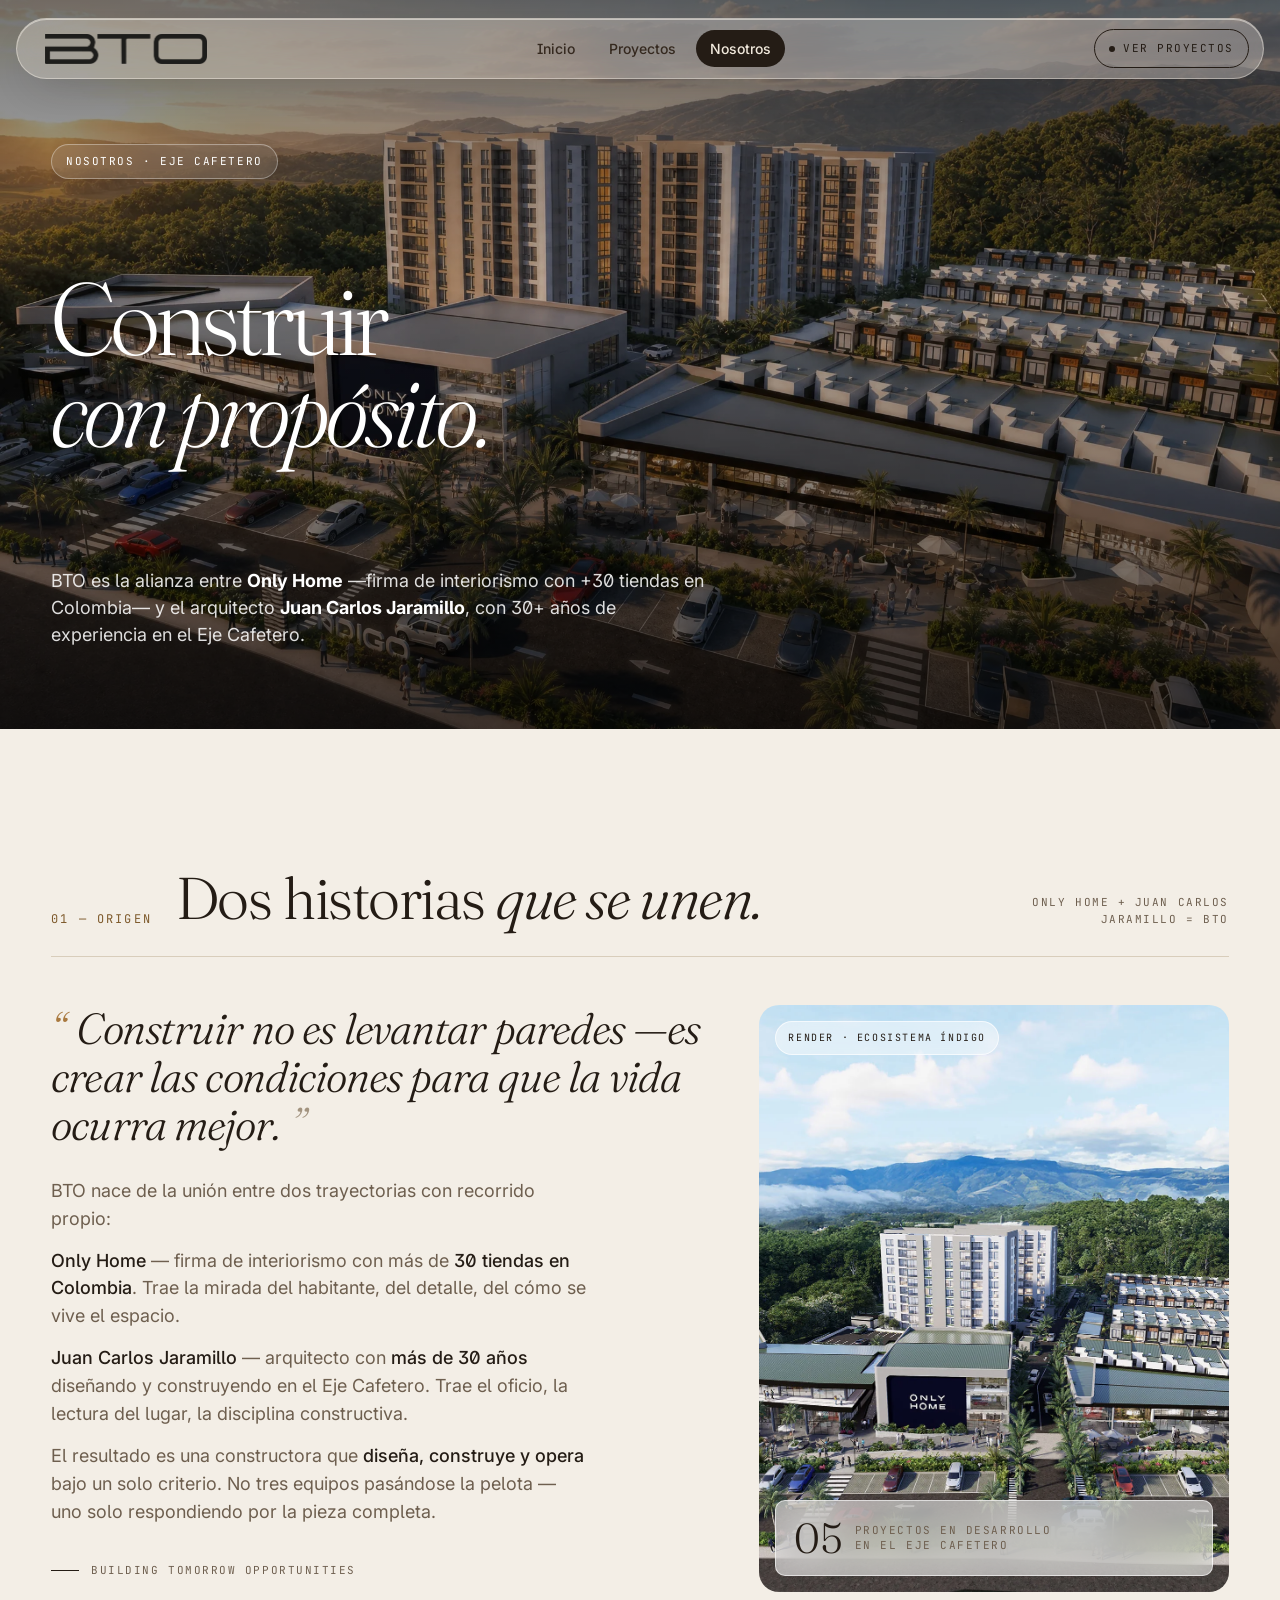
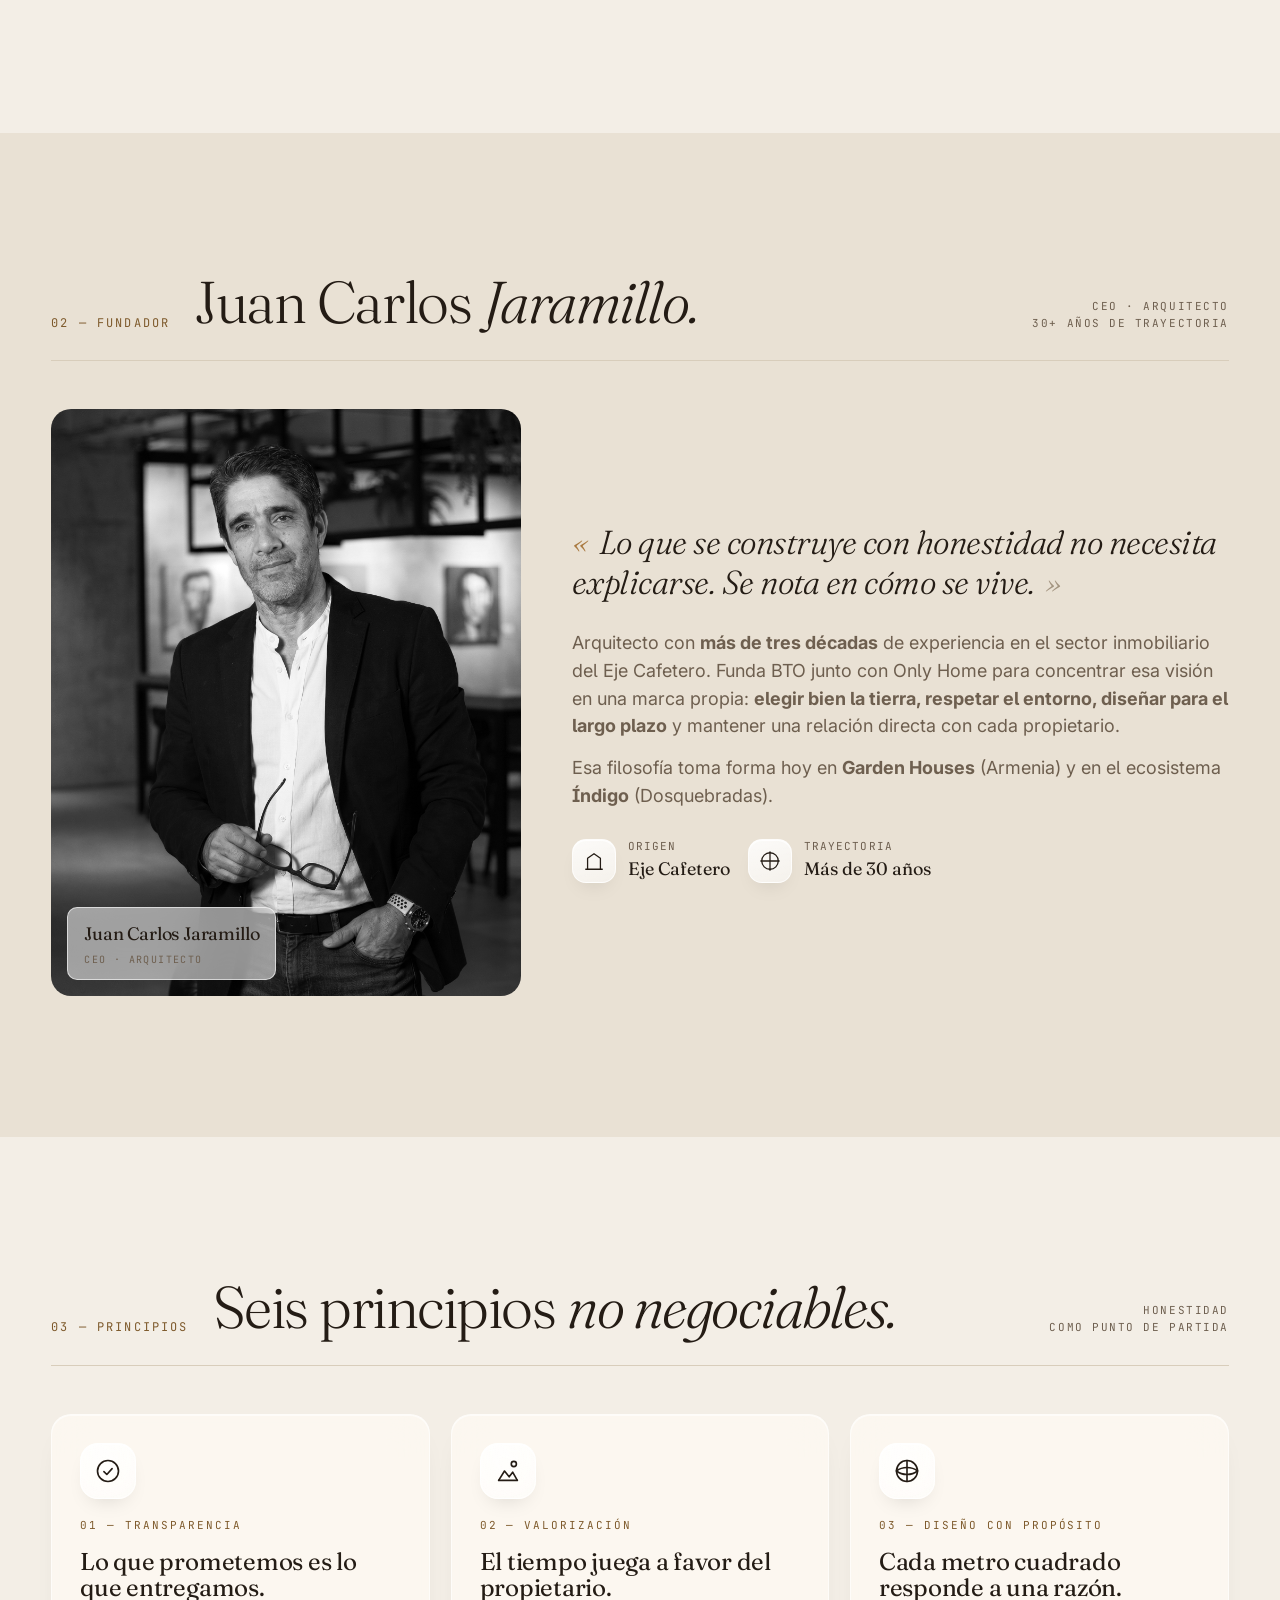
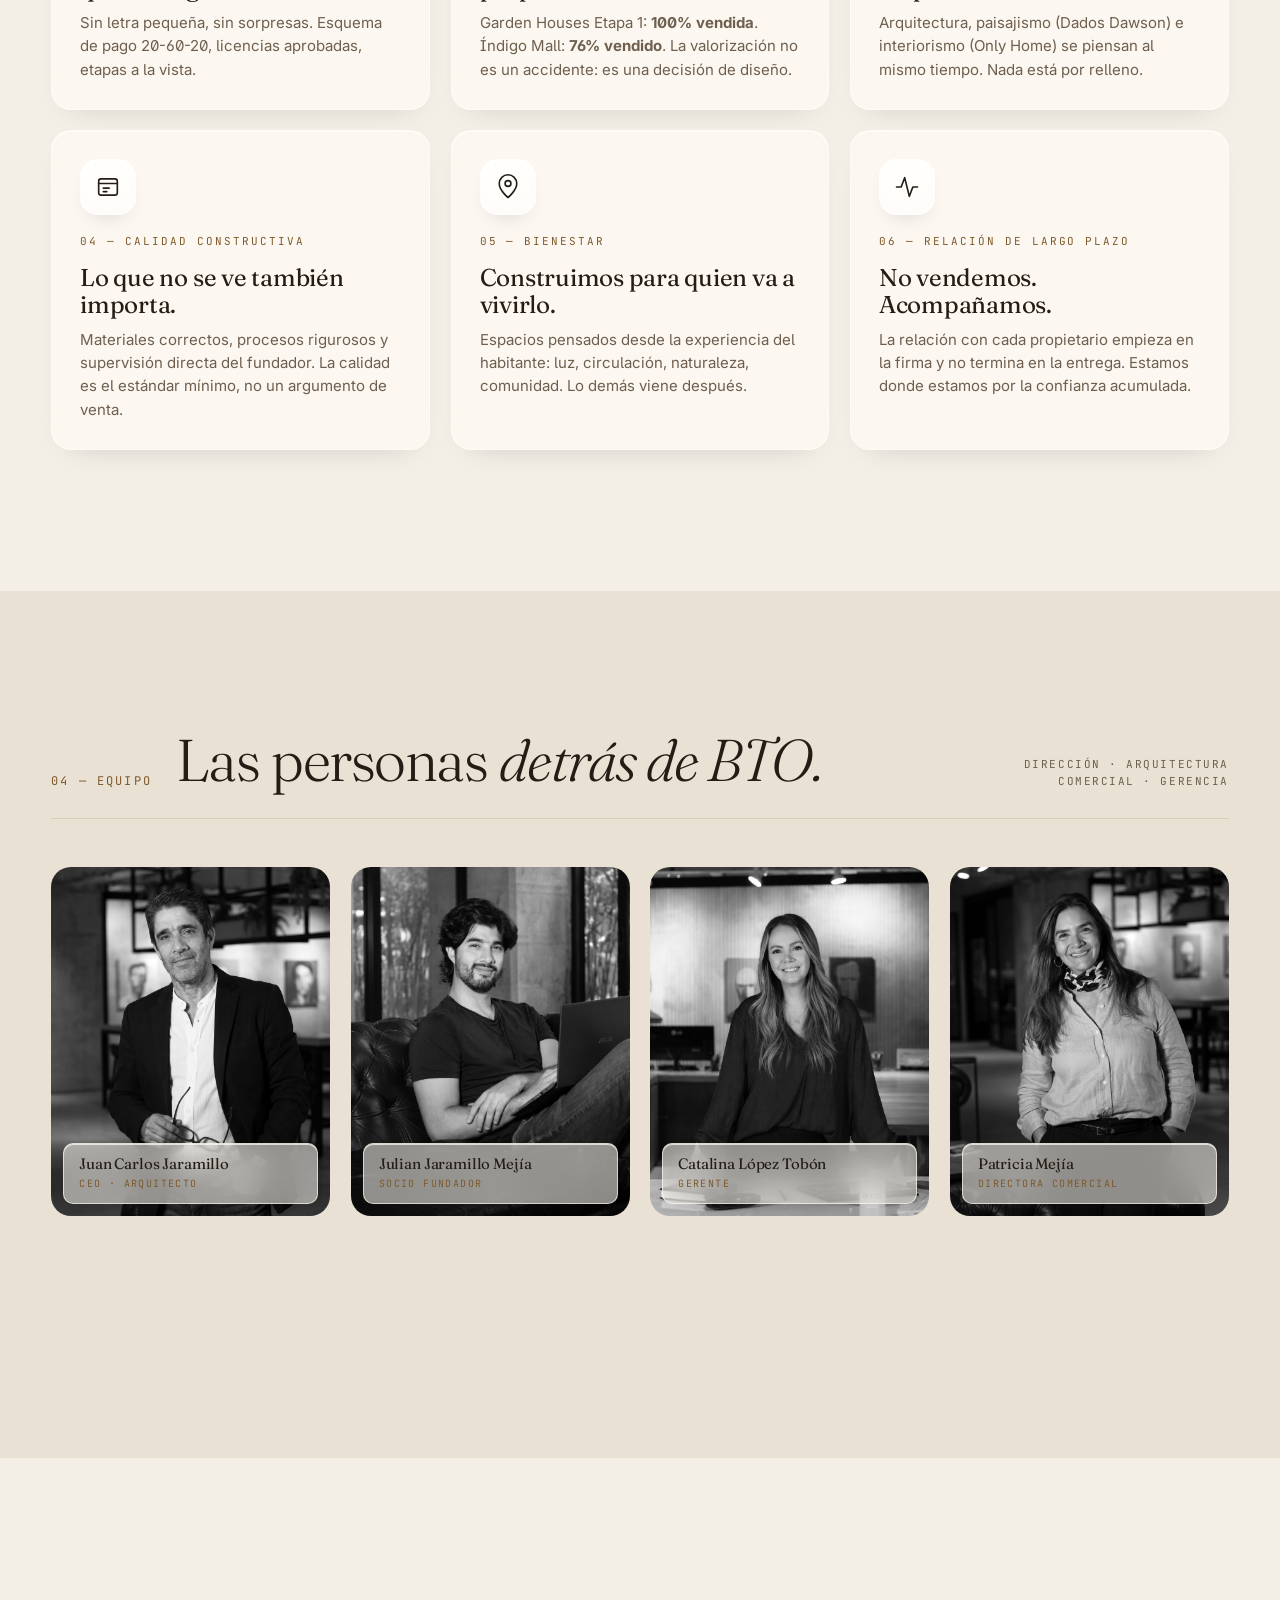
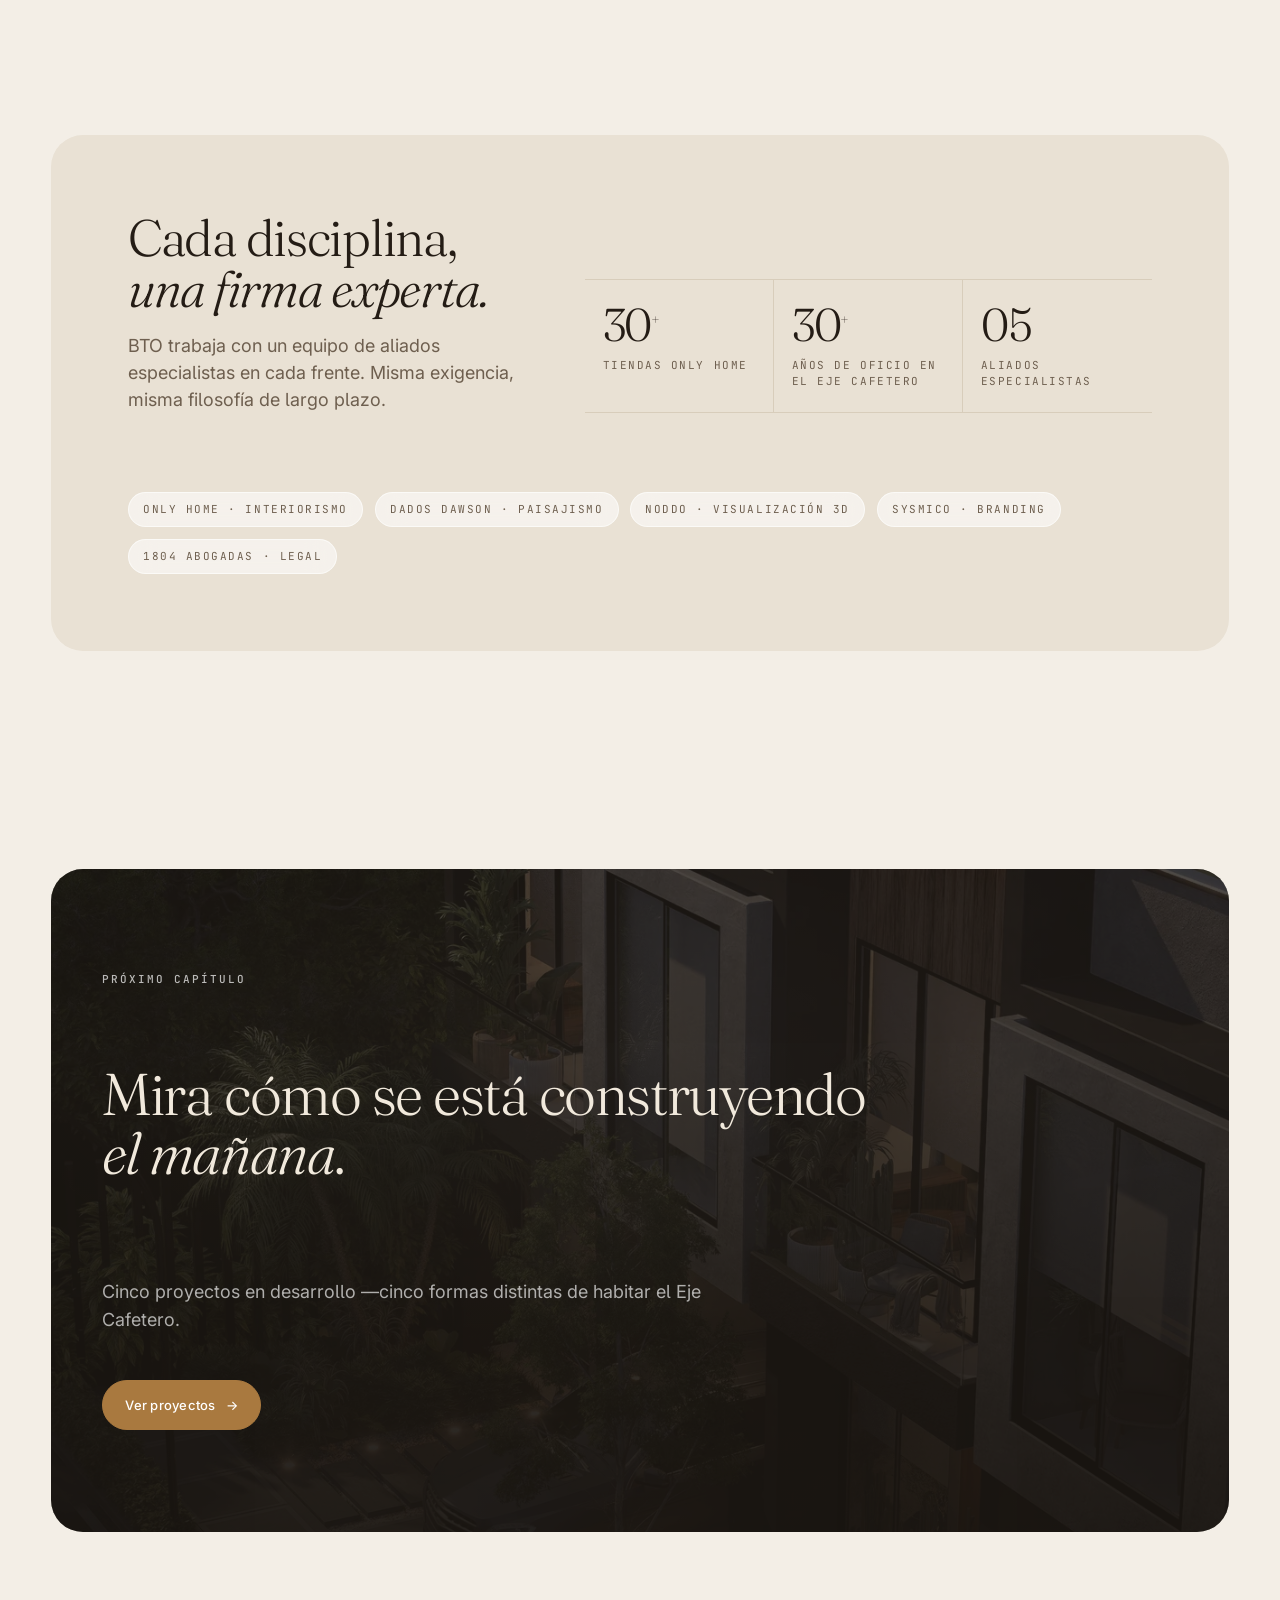
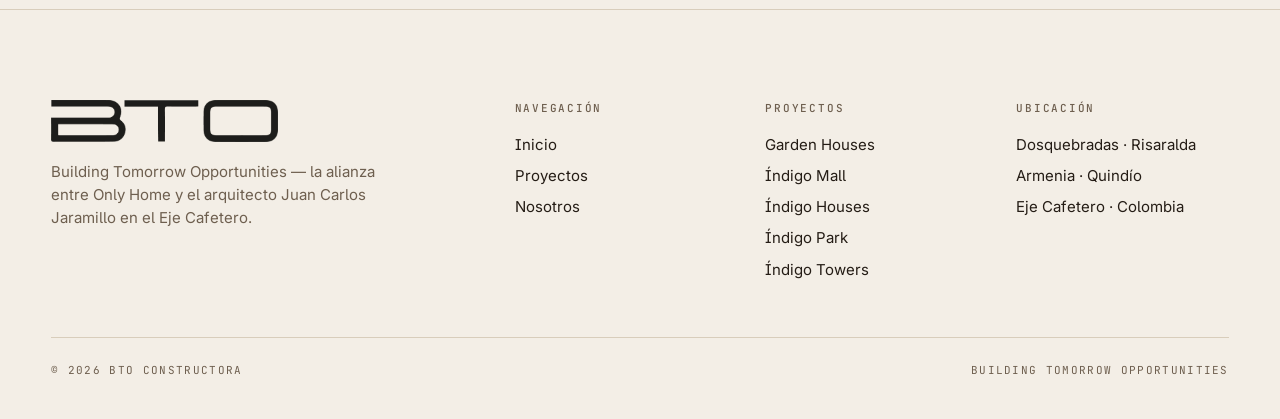
==== commit 3a1a21b0: "Remove all PROA references; fix team layout and principles count - Remove every reference to PROA / " ====
--- a/nosotros.html
+++ b/nosotros.html
@@ -4,7 +4,7 @@
 <meta charset="utf-8" />
 <meta name="viewport" content="width=device-width, initial-scale=1" />
 <title>Nosotros — BTO Constructora</title>
-<meta name="description" content="BTO Constructora: la alianza entre Only Home y el arquitecto Juan Carlos Jaramillo (30+ años vía PROA). Equipo, filosofía y trayectoria en el Eje Cafetero." />
+<meta name="description" content="BTO Constructora: la alianza entre Only Home y el arquitecto Juan Carlos Jaramillo (30+ años de experiencia). Equipo, filosofía y trayectoria en el Eje Cafetero." />
 <link rel="preconnect" href="https://fonts.googleapis.com">
 <link rel="preconnect" href="https://fonts.gstatic.com" crossorigin>
 <link href="https://fonts.googleapis.com/css2?family=Fraunces:ital,opsz,wght@0,9..144,300;0,9..144,400;1,9..144,300;1,9..144,400&family=Inter:wght@400;500;600&family=JetBrains+Mono:wght@400;500&display=swap" rel="stylesheet">
@@ -37,7 +37,7 @@
       Construir<br><em>con propósito.</em>
     </h1>
     <p style="color: rgba(255,255,255,.86); max-width: 60ch; font-size: var(--t-lead); line-height: 1.5;">
-      BTO es la alianza entre <strong style="color:#fff;">Only Home</strong> —firma de interiorismo con +30 tiendas en Colombia— y el arquitecto <strong style="color:#fff;">Juan Carlos Jaramillo</strong>, con 30+ años de experiencia en el Eje Cafetero a través de PROA.
+      BTO es la alianza entre <strong style="color:#fff;">Only Home</strong> —firma de interiorismo con +30 tiendas en Colombia— y el arquitecto <strong style="color:#fff;">Juan Carlos Jaramillo</strong>, con 30+ años de experiencia en el Eje Cafetero.
     </p>
   </div>
 </header>
@@ -50,7 +50,7 @@
     <div class="sec-head reveal">
       <div class="sec-head__num">01 — Origen</div>
       <h2 class="sec-head__title">Dos historias <em>que se unen.</em></h2>
-      <div class="sec-head__right">Only Home + PROA<br>= BTO Constructora</div>
+      <div class="sec-head__right">Only Home + Juan Carlos<br>Jaramillo = BTO</div>
     </div>
 
     <div class="preso reveal">
@@ -59,9 +59,9 @@
           Construir no es levantar paredes —es <em>crear las condiciones</em> para que la vida ocurra mejor.
         </blockquote>
         <div class="preso__copy">
-          <p>BTO nace de la unión entre dos casas con trayectoria propia:</p>
+          <p>BTO nace de la unión entre dos trayectorias con recorrido propio:</p>
           <p><strong>Only Home</strong> — firma de interiorismo con más de <strong>30 tiendas en Colombia</strong>. Trae la mirada del habitante, del detalle, del cómo se vive el espacio.</p>
-          <p><strong>PROA</strong> — la práctica del arquitecto <strong>Juan Carlos Jaramillo</strong>, con <strong>más de 30 años</strong> diseñando y construyendo en el Eje Cafetero. Trae el oficio, la lectura del lugar, la disciplina constructiva.</p>
+          <p><strong>Juan Carlos Jaramillo</strong> — arquitecto con <strong>más de 30 años</strong> diseñando y construyendo en el Eje Cafetero. Trae el oficio, la lectura del lugar, la disciplina constructiva.</p>
           <p>El resultado es una constructora que <strong>diseña, construye y opera</strong> bajo un solo criterio. No tres equipos pasándose la pelota — uno solo respondiendo por la pieza completa.</p>
         </div>
         <div class="preso__signature">Building Tomorrow Opportunities</div>
@@ -89,7 +89,7 @@
     <div class="sec-head reveal">
       <div class="sec-head__num">02 — Fundador</div>
       <h2 class="sec-head__title">Juan Carlos <em>Jaramillo.</em></h2>
-      <div class="sec-head__right">CEO · Arquitecto<br>30+ años · PROA</div>
+      <div class="sec-head__right">CEO · Arquitecto<br>30+ años de trayectoria</div>
     </div>
 
     <div class="founder reveal">
@@ -104,7 +104,7 @@
         <blockquote>
           Lo que se construye con honestidad no necesita explicarse. Se nota en cómo se vive.
         </blockquote>
-        <p>Arquitecto con <strong>más de tres décadas</strong> de experiencia en el sector inmobiliario del Eje Cafetero a través de <strong>PROA</strong>. Funda BTO junto con Only Home para concentrar esa visión en una marca propia: <strong>elegir bien la tierra, respetar el entorno, diseñar para el largo plazo</strong> y mantener una relación directa con cada propietario.</p>
+        <p>Arquitecto con <strong>más de tres décadas</strong> de experiencia en el sector inmobiliario del Eje Cafetero. Funda BTO junto con Only Home para concentrar esa visión en una marca propia: <strong>elegir bien la tierra, respetar el entorno, diseñar para el largo plazo</strong> y mantener una relación directa con cada propietario.</p>
         <p>Esa filosofía toma forma hoy en <strong>Garden Houses</strong> (Armenia) y en el ecosistema <strong>Índigo</strong> (Dosquebradas).</p>
 
         <div style="display:flex; gap: 18px; margin-top: 28px; flex-wrap: wrap;">
@@ -119,7 +119,7 @@
             <span class="ficon"><svg viewBox="0 0 24 24"><path d="M12 2v20"/><path d="M2 12h20"/><circle cx="12" cy="12" r="9"/></svg></span>
             <div>
               <div class="mono" style="color: var(--ink-muted)">Trayectoria</div>
-              <div style="font-family: var(--f-display); font-size: 18px;">30+ años · PROA</div>
+              <div style="font-family: var(--f-display); font-size: 18px;">Más de 30 años</div>
             </div>
           </div>
         </div>
@@ -135,7 +135,7 @@
   <div class="container">
     <div class="sec-head reveal">
       <div class="sec-head__num">03 — Principios</div>
-      <h2 class="sec-head__title">Cinco principios <em>no negociables.</em></h2>
+      <h2 class="sec-head__title">Seis principios <em>no negociables.</em></h2>
       <div class="sec-head__right">Honestidad<br>como punto de partida</div>
     </div>
 
@@ -158,7 +158,7 @@
         <span class="ficon lg"><svg viewBox="0 0 24 24"><circle cx="12" cy="12" r="9"/><path d="M12 3v18"/><path d="M3 12c5 -4 13 -4 18 0"/><path d="M3 12c5 4 13 4 18 0"/></svg></span>
         <div class="principle__num" style="margin-top: 18px;">03 — Diseño con propósito</div>
         <h3 class="principle__title">Cada metro cuadrado responde a una razón.</h3>
-        <p class="principle__body">Arquitectura (PROA), paisajismo (Dados Dawson) e interiorismo (Only Home) se piensan al mismo tiempo. Nada está por relleno.</p>
+        <p class="principle__body">Arquitectura, paisajismo (Dados Dawson) e interiorismo (Only Home) se piensan al mismo tiempo. Nada está por relleno.</p>
       </div>
 
       <div class="principle">
@@ -196,7 +196,7 @@
       <div class="sec-head__right">Dirección · Arquitectura<br>Comercial · Gerencia</div>
     </div>
 
-    <div class="team reveal" style="grid-template-columns: repeat(4, 1fr);">
+    <div class="team-4 reveal">
       <article class="member">
         <div class="member__media">
           <img src="assets/img/team/juanjaramillo.jpg" alt="Juan Carlos Jaramillo">
@@ -252,7 +252,7 @@
         </div>
         <div class="trust__stat">
           <div class="trust__stat-num">30<sup>+</sup></div>
-          <div class="trust__stat-lbl">Años de oficio · PROA</div>
+          <div class="trust__stat-lbl">Años de oficio en el Eje Cafetero</div>
         </div>
         <div class="trust__stat">
           <div class="trust__stat-num">05</div>
@@ -262,7 +262,6 @@
 
       <div class="trust__partners">
         <span class="trust__partner">Only Home · Interiorismo</span>
-        <span class="trust__partner">PROA · Arquitectura</span>
         <span class="trust__partner">Dados Dawson · Paisajismo</span>
         <span class="trust__partner">Noddo · Visualización 3D</span>
         <span class="trust__partner">Sysmico · Branding</span>
--- a/assets/css/style.css
+++ b/assets/css/style.css
@@ -1,29 +1,38 @@
 /* ============================================================
-   BTO Constructora — Monochrome Glass System
-   Editorial minimalism · B&N · Glassmorphism
+   BTO Constructora — Warm Glass System
+   Editorial · Earthy palette (bone / espresso / bronze) · Glassmorphism
    ============================================================ */
 
 :root {
-  /* Monochrome palette */
-  --bg:           #FAFAFA;
-  --bg-soft:      #F1F1F0;
-  --bg-deep:      #EDEDEC;
-  --ink:          #0A0A0A;
-  --ink-soft:     #1A1A1A;
-  --ink-muted:    #5A5A5A;
-  --ink-faint:    #9A9A9A;
-  --line:         #DCDCDC;
-  --line-soft:    #E8E8E7;
-  --line-dark:    #2A2A2A;
-  --on-dark:      #F2F2F0;
-
-  /* Glass surfaces */
-  --glass-light:    rgba(255,255,255,0.55);
-  --glass-light-2:  rgba(255,255,255,0.72);
-  --glass-dark:     rgba(10,10,10,0.42);
-  --glass-dark-2:   rgba(10,10,10,0.62);
-  --glass-border:   rgba(255,255,255,0.45);
-  --glass-border-d: rgba(255,255,255,0.18);
+  /* BTO warm palette — earthy, editorial (from brand system) */
+  --bg:           #F3EEE6;   /* warm paper / bone */
+  --bg-soft:      #E9E1D4;   /* soft sand panel */
+  --bg-deep:      #DED4C4;   /* deeper sand */
+  --ink:          #241C15;   /* espresso (near-black warm) */
+  --ink-soft:     #35291F;   /* dark cocoa */
+  --ink-muted:    #6E5F4F;   /* taupe */
+  --ink-faint:    #A2937F;   /* muted clay */
+  --line:         #D8CDBB;   /* warm hairline */
+  --line-soft:    #E4DBCC;
+  --line-dark:    #4A3B2E;
+  --on-dark:      #F1E9DC;   /* cream on dark */
+
+  /* Accent — bronze / gold (single warm accent) */
+  --accent:       #A9793F;   /* bronze */
+  --accent-soft:  #C79A5E;   /* light gold */
+  --accent-deep:  #7E5A2C;   /* deep bronze */
+
+  /* Dark surfaces — warm chocolate, not pure black */
+  --choco:        #26201A;   /* chocolate base for dark sections */
+  --choco-2:      #1C1712;   /* deepest */
+
+  /* Glass surfaces (warm-tinted) */
+  --glass-light:    rgba(255,251,244,0.52);
+  --glass-light-2:  rgba(255,251,244,0.70);
+  --glass-dark:     rgba(38,32,26,0.42);
+  --glass-dark-2:   rgba(38,32,26,0.62);
+  --glass-border:   rgba(255,250,240,0.50);
+  --glass-border-d: rgba(255,245,230,0.16);
   --blur:           saturate(140%) blur(22px);
   --blur-strong:    saturate(160%) blur(34px);
 
@@ -156,19 +165,19 @@
   display: grid; grid-template-columns: auto 1fr auto; align-items: center;
   gap: 24px;
   padding: 10px 14px 10px 20px;
-  background: rgba(255,255,255,0.18);
+  background: rgba(243,238,230,0.30);
   backdrop-filter: blur(28px) saturate(180%);
   -webkit-backdrop-filter: blur(28px) saturate(180%);
-  border: 1px solid rgba(255,255,255,.35);
+  border: 1px solid rgba(255,250,240,.40);
   border-radius: 999px;
   box-shadow:
-    0 1px 0 rgba(255,255,255,.45) inset,
-    0 18px 40px -18px rgba(0,0,0,.22);
+    0 1px 0 rgba(255,251,244,.5) inset,
+    0 18px 40px -18px rgba(38,32,26,.28);
   transition: background .3s var(--e-out), border-color .3s var(--e-out);
 }
 .nav.is-scrolled {
-  background: rgba(255,255,255,0.55);
-  border-color: rgba(255,255,255,.6);
+  background: rgba(243,238,230,0.68);
+  border-color: rgba(255,250,240,.65);
 }
 .nav__brand {
   display: inline-flex; align-items: center; gap: 10px;
@@ -188,8 +197,8 @@
   text-decoration: none; color: var(--ink-soft);
   transition: background .2s var(--e-out), color .2s var(--e-out);
 }
-.nav__link:hover { background: rgba(10,10,10,.06); }
-.nav__link.is-active { background: var(--ink); color: var(--bg); }
+.nav__link:hover { background: rgba(36,28,21,.07); }
+.nav__link.is-active { background: var(--ink); color: var(--on-dark); }
 .nav__cta {
   display: inline-flex; align-items: center; gap: 8px;
   font-family: var(--f-mono); font-size: 11px; letter-spacing: .14em; text-transform: uppercase;
@@ -241,9 +250,11 @@
   transition: transform .25s var(--e-out), background .25s var(--e-out), color .25s var(--e-out), border-color .25s var(--e-out);
   text-decoration: none;
 }
-.btn:hover { transform: translateY(-1px); background: transparent; color: var(--ink); }
+.btn:hover { transform: translateY(-1px); background: var(--accent); color: #fff; border-color: var(--accent); }
 .btn .arrow { display:inline-block; transition: transform .25s var(--e-out); }
 .btn:hover .arrow { transform: translateX(4px); }
+.btn-accent { background: var(--accent); border-color: var(--accent); color: #fff; }
+.btn-accent:hover { background: var(--accent-deep); border-color: var(--accent-deep); color: #fff; }
 
 .btn-ghost {
   display: inline-flex; align-items: center; gap: 10px;
@@ -272,7 +283,7 @@
   transition: background .25s var(--e-out), transform .25s var(--e-out);
 }
 .btn-glass:hover { background: rgba(255,255,255,0.28); transform: translateY(-1px); }
-.btn-glass.dark { color: #0a0a0a; background: rgba(255,255,255,0.7); border-color: rgba(255,255,255,.85); }
+.btn-glass.dark { color: var(--ink); background: rgba(255,255,255,0.7); border-color: rgba(255,255,255,.85); }
 .btn-glass.dark:hover { background: #fff; }
 
 .link-arrow {
@@ -297,7 +308,7 @@
   padding: 0;
   overflow: hidden;
   color: #fff;
-  background: #0a0a0a;
+  background: var(--choco);
 }
 .hero__media {
   position: absolute; inset: 0;
@@ -309,7 +320,7 @@
 .hero__scrim {
   position: absolute; inset: 0;
   background:
-    linear-gradient(180deg, rgba(0,0,0,.45) 0%, rgba(0,0,0,.2) 30%, rgba(0,0,0,.65) 100%);
+    linear-gradient(180deg, rgba(28,20,14,.5) 0%, rgba(28,20,14,.22) 32%, rgba(20,14,9,.72) 100%);
   z-index: 1;
 }
 .hero__grain {
@@ -385,7 +396,7 @@
   padding-bottom: 28px; margin-bottom: 48px;
   border-bottom: 1px solid var(--line);
 }
-.sec-head__num { font-family: var(--f-mono); font-size: 12px; letter-spacing: .18em; text-transform: uppercase; color: var(--ink-muted); }
+.sec-head__num { font-family: var(--f-mono); font-size: 12px; letter-spacing: .18em; text-transform: uppercase; color: var(--accent-deep); }
 .sec-head__title { font-family: var(--f-display); font-weight: 300; font-size: var(--t-h2); line-height: 1; letter-spacing: -.025em; margin: 0; }
 .sec-head__title em { font-style: italic; }
 .sec-head__right { font-family: var(--f-mono); font-size: 11px; letter-spacing: .14em; text-transform: uppercase; color: var(--ink-muted); text-align: right; }
@@ -503,7 +514,7 @@
 .project-hero {
   position: relative; min-height: 86vh;
   display: grid; align-items: end;
-  color: #fff; overflow: hidden; background: #0a0a0a;
+  color: #fff; overflow: hidden; background: var(--choco);
 }
 .project-hero__media { position: absolute; inset: 0; z-index: 0; }
 .project-hero__media img { width:100%; height:100%; object-fit: cover; }
@@ -564,7 +575,7 @@
 .about-hero {
   position: relative; min-height: 72vh;
   display: grid; align-items: end;
-  color: #fff; overflow: hidden; background: #0a0a0a;
+  color: #fff; overflow: hidden; background: var(--choco);
 }
 .about-hero__media { position: absolute; inset: 0; z-index: 0; }
 .about-hero__media img { width:100%; height:100%; object-fit: cover; }
@@ -593,7 +604,7 @@
   font-family: var(--f-display); font-weight: 300; font-style: italic; font-size: clamp(24px, 2.6vw, 38px); line-height: 1.18; letter-spacing: -.015em;
   margin: 0 0 28px; color: var(--ink);
 }
-.founder__body blockquote::before { content: "«"; color: var(--ink-faint); margin-right: 4px; }
+.founder__body blockquote::before { content: "«"; color: var(--accent); margin-right: 4px; }
 .founder__body blockquote::after  { content: "»"; color: var(--ink-faint); margin-left: 4px; }
 .founder__body p { color: var(--ink-muted); font-size: var(--t-lead); line-height: 1.55; margin: 0 0 14px; }
 @media (max-width: 880px){ .founder { grid-template-columns: 1fr; } }
@@ -609,7 +620,7 @@
   transition: transform .3s var(--e-out);
 }
 .principle:hover { transform: translateY(-3px); }
-.principle__num { font-family: var(--f-mono); font-size: 11px; letter-spacing: .18em; text-transform: uppercase; color: var(--ink-muted); }
+.principle__num { font-family: var(--f-mono); font-size: 11px; letter-spacing: .18em; text-transform: uppercase; color: var(--accent-deep); }
 .principle__title { font-family: var(--f-display); font-weight: 400; font-size: clamp(22px, 1.9vw, 28px); line-height: 1.1; letter-spacing: -.01em; margin: 14px 0 10px; }
 .principle__body { color: var(--ink-muted); font-size: 15px; line-height: 1.55; margin: 0; }
 @media (max-width: 880px){ .principles { grid-template-columns: 1fr; } }
@@ -622,16 +633,21 @@
 .member:hover .member__media img { transform: scale(1.03); }
 .member__overlay {
   position: absolute; left: 12px; bottom: 12px; right: 12px;
-  padding: 10px 14px;
-  background: rgba(255,255,255,.45);
-  backdrop-filter: blur(14px); -webkit-backdrop-filter: blur(14px);
-  border: 1px solid rgba(255,255,255,.6);
+  padding: 12px 15px;
+  background: rgba(255,251,244,.55);
+  backdrop-filter: blur(16px) saturate(160%); -webkit-backdrop-filter: blur(16px) saturate(160%);
+  border: 1px solid rgba(255,250,240,.65);
   border-radius: var(--radius-md);
-  display: flex; justify-content: space-between; align-items: baseline; gap: 12px;
-}
-.member__overlay .n { font-family: var(--f-display); font-weight: 400; font-size: 18px; letter-spacing: -.01em; color: var(--ink); }
-.member__overlay .r { font-family: var(--f-mono); font-size: 10px; letter-spacing: .14em; text-transform: uppercase; color: var(--ink-muted); }
+  box-shadow: 0 1px 0 rgba(255,251,244,.7) inset, 0 10px 24px -14px rgba(38,32,26,.25);
+  display: grid; gap: 3px;
+}
+.member__overlay .n { font-family: var(--f-display); font-weight: 400; font-size: clamp(15px, 1.15vw, 18px); line-height: 1.12; letter-spacing: -.01em; color: var(--ink); }
+.member__overlay .r { font-family: var(--f-mono); font-size: 10px; letter-spacing: .14em; text-transform: uppercase; color: var(--accent-deep); }
 @media (max-width: 760px){ .team { grid-template-columns: 1fr 1fr; } }
+
+/* Team — 4-up, responsive (no inline override) */
+.team-4 { display: grid; grid-template-columns: repeat(4, 1fr); gap: clamp(14px, 1.6vw, 24px); }
+@media (max-width: 900px){ .team-4 { grid-template-columns: repeat(2, 1fr); } }
 
 /* Timeline */
 .timeline { display: grid; gap: 0; border-top: 1px solid var(--line); }
@@ -653,7 +669,7 @@
    ============================================================ */
 .dark-band {
   position: relative;
-  background: #0a0a0a;
+  background: var(--choco);
   color: var(--on-dark);
   border-radius: var(--radius-xl);
   overflow: hidden;
@@ -669,7 +685,7 @@
 .dark-band__inner { position: relative; z-index: 1; display: grid; gap: 28px; }
 .dark-band h2 { color: var(--on-dark); }
 .dark-band .muted { color: rgba(255,255,255,.65); }
-.dark-band .btn { background: var(--on-dark); color: #0a0a0a; border-color: var(--on-dark); }
+.dark-band .btn { background: var(--accent); color: #fff; border-color: var(--accent); }
 .dark-band .btn:hover { background: transparent; color: var(--on-dark); }
 
 /* ============================================================
@@ -741,7 +757,7 @@
   font-size: clamp(28px, 3.4vw, 52px); line-height: 1.1; letter-spacing: -.02em;
   margin: 0; color: var(--ink);
 }
-.preso__quote::before { content: "“"; color: var(--ink-faint); margin-right: 4px; }
+.preso__quote::before { content: "“"; color: var(--accent); margin-right: 4px; }
 .preso__quote::after  { content: "”"; color: var(--ink-faint); margin-left: 4px; }
 .preso__copy { display: grid; gap: 14px; max-width: 60ch; }
 .preso__copy p { color: var(--ink-muted); font-size: var(--t-lead); line-height: 1.55; margin: 0; }
@@ -806,7 +822,7 @@
 .pillar:hover { transform: translateY(-4px); }
 .pillar__title { font-family: var(--f-display); font-weight: 400; font-size: clamp(22px, 1.9vw, 28px); letter-spacing: -.01em; line-height: 1.1; margin: 0; }
 .pillar__body { color: var(--ink-muted); font-size: 15px; line-height: 1.55; margin: 0; }
-.pillar__tag { font-family: var(--f-mono); font-size: 10px; letter-spacing: .16em; text-transform: uppercase; color: var(--ink-muted); }
+.pillar__tag { font-family: var(--f-mono); font-size: 10px; letter-spacing: .16em; text-transform: uppercase; color: var(--accent-deep); }
 @media (max-width: 880px){ .pillars { grid-template-columns: 1fr; } }
 
 /* KPIs with icons (used on Home) */
@@ -914,4 +930,4 @@
    ============================================================ */
 ::selection { background: var(--ink); color: var(--bg); }
 .bg-soft { background: var(--bg-soft); }
-.bg-dark { background: #0a0a0a; color: var(--on-dark); }
+.bg-dark { background: var(--choco); color: var(--on-dark); }
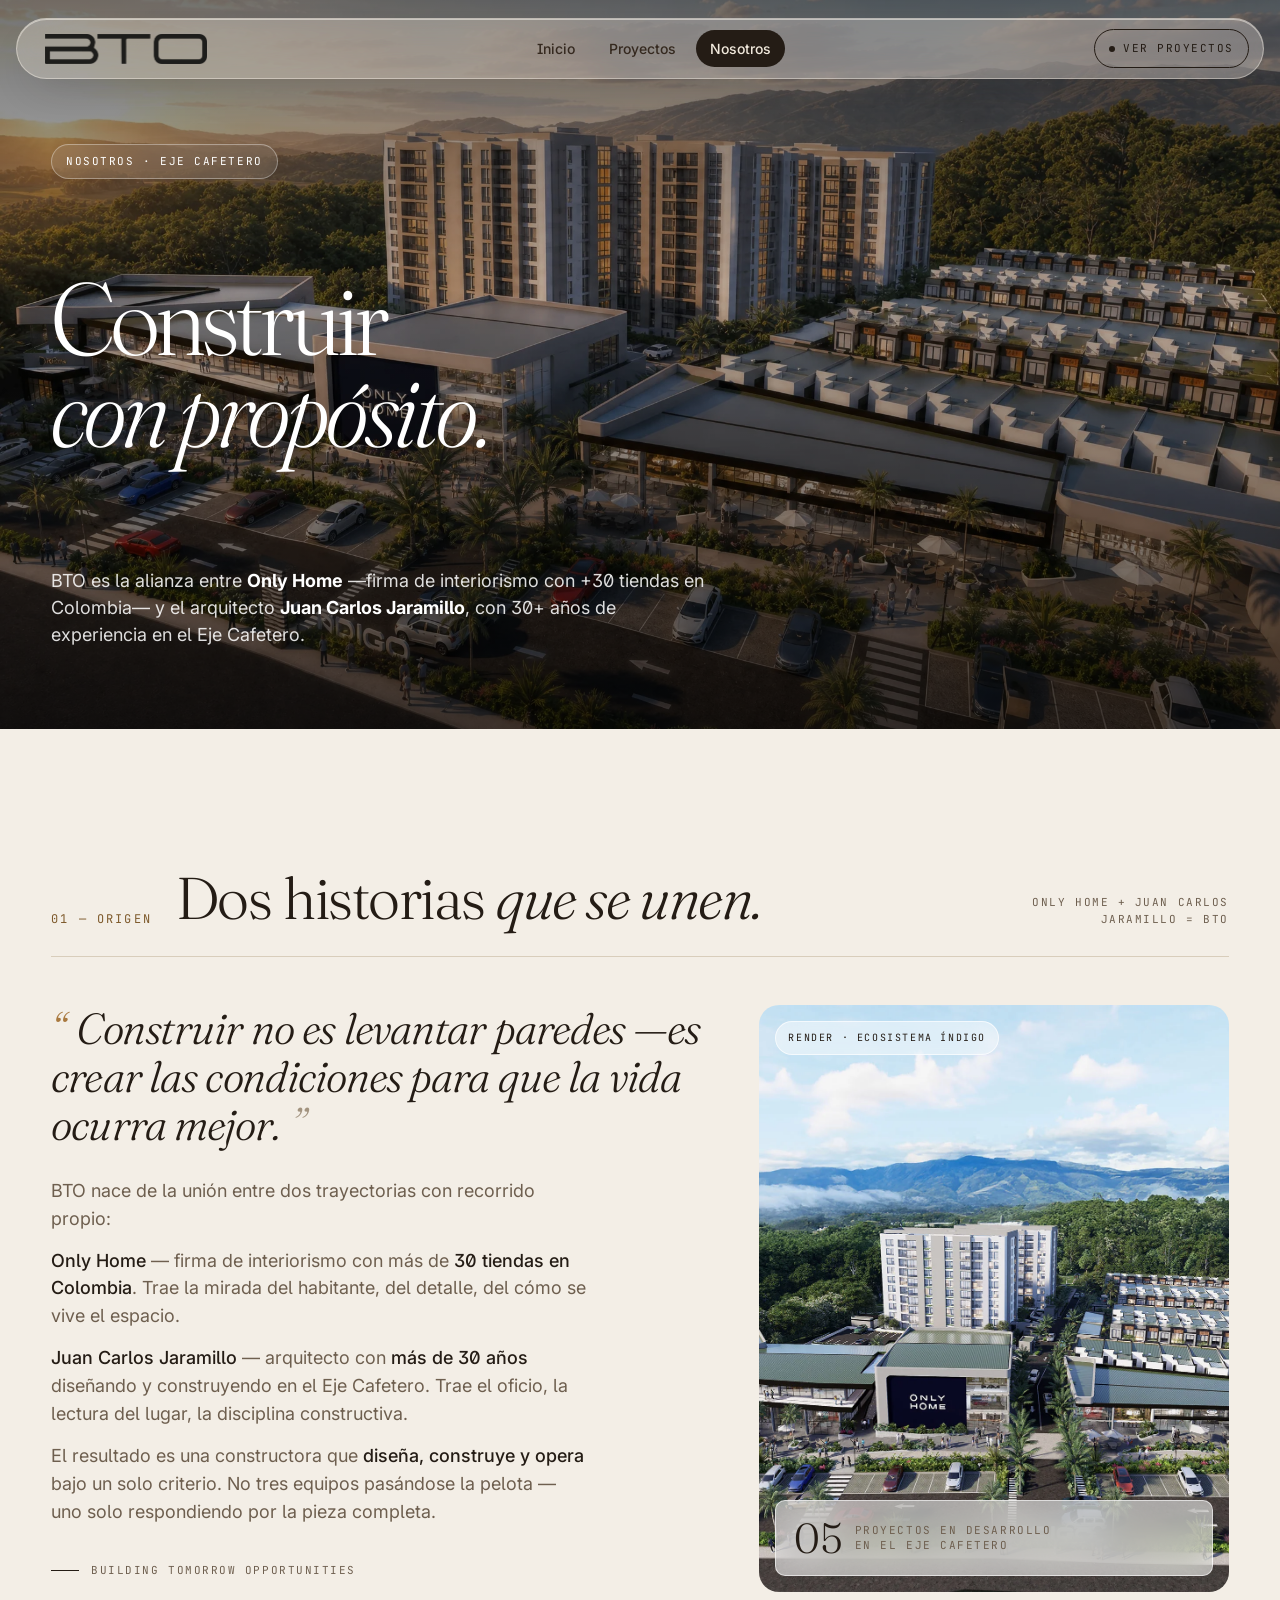
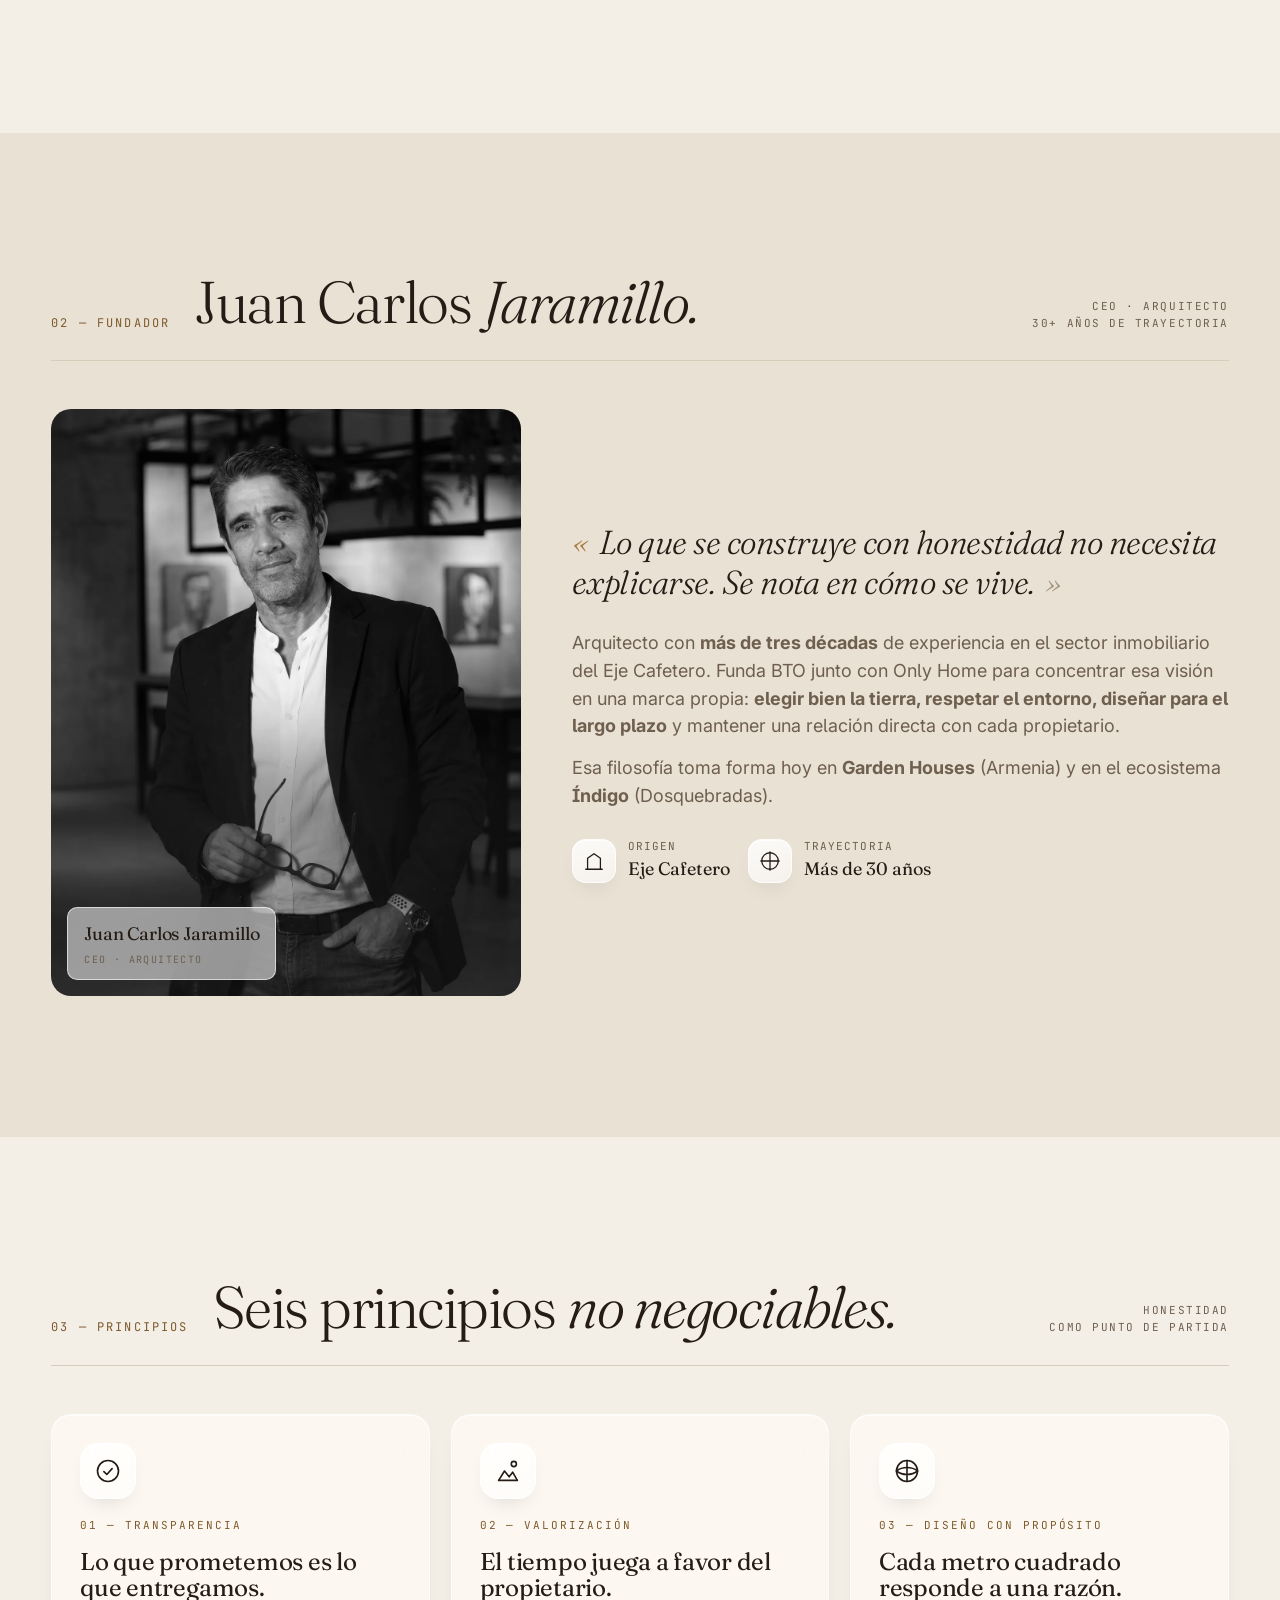
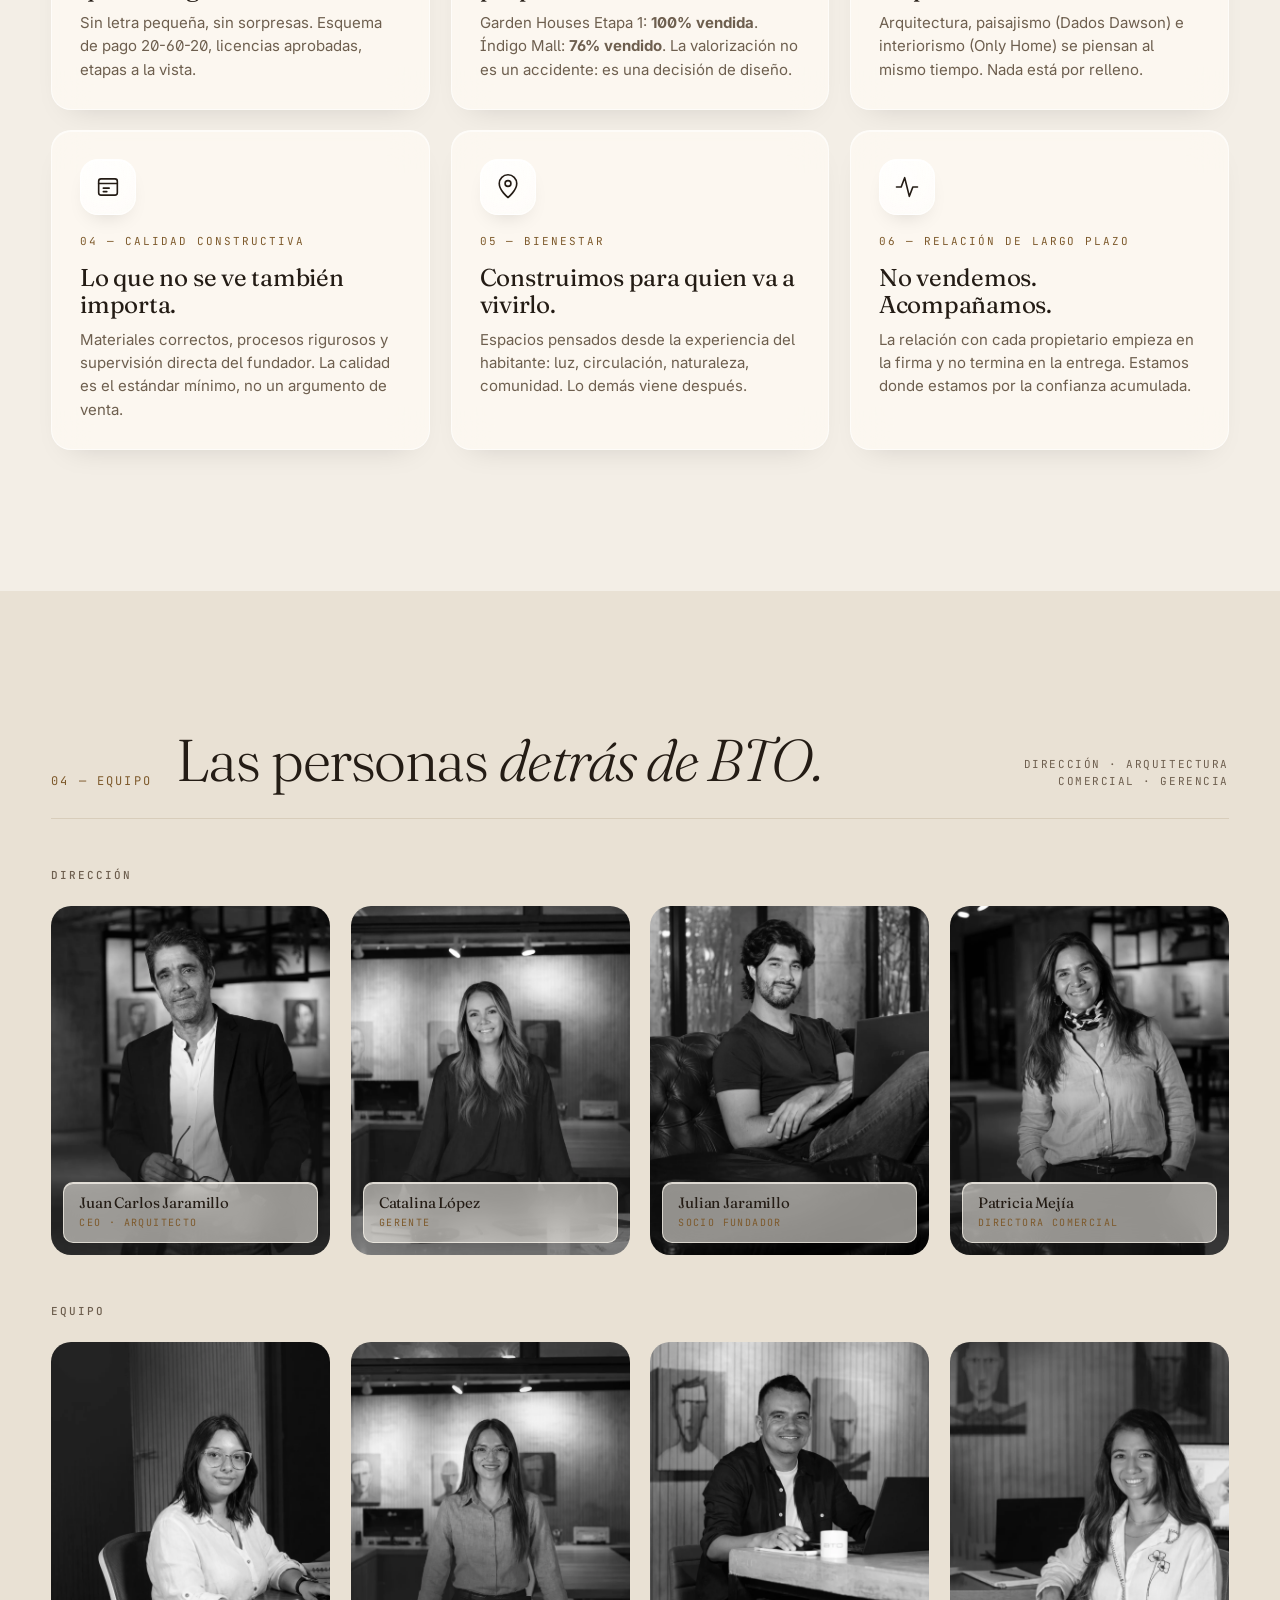
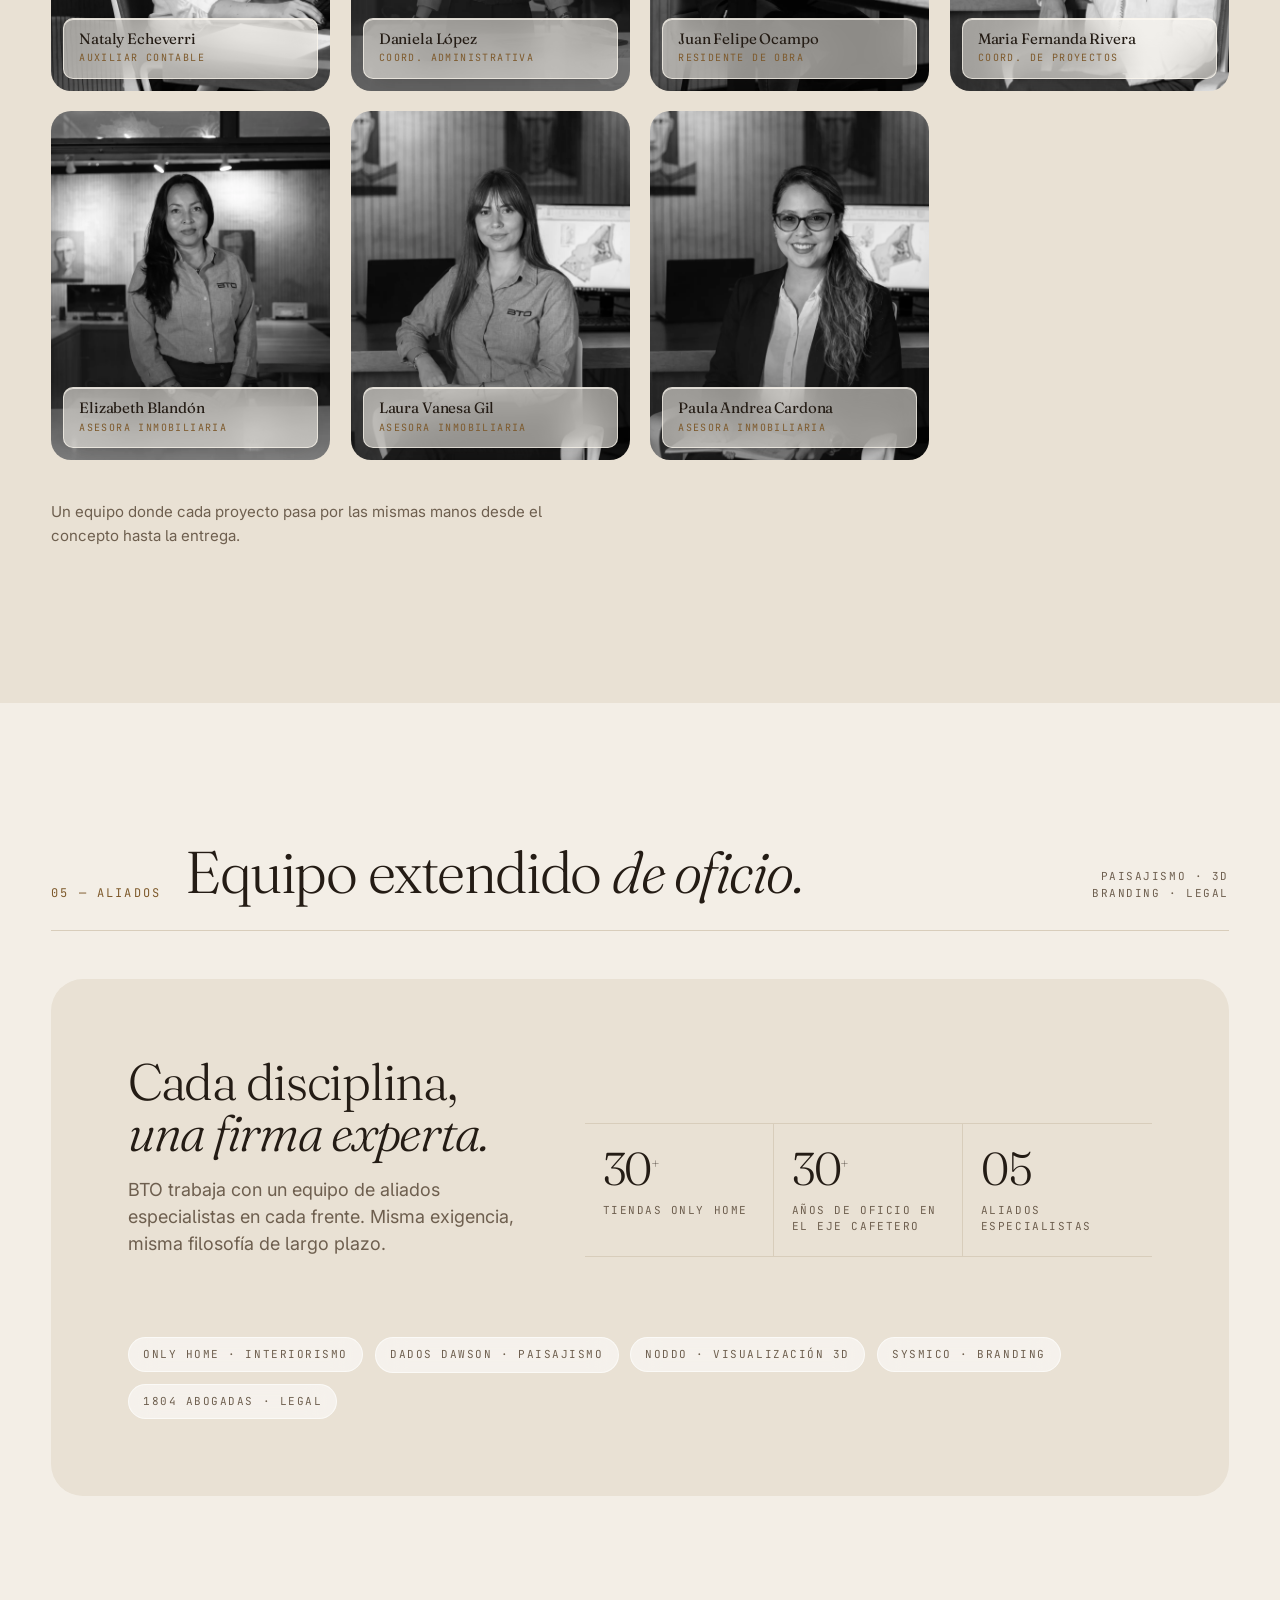
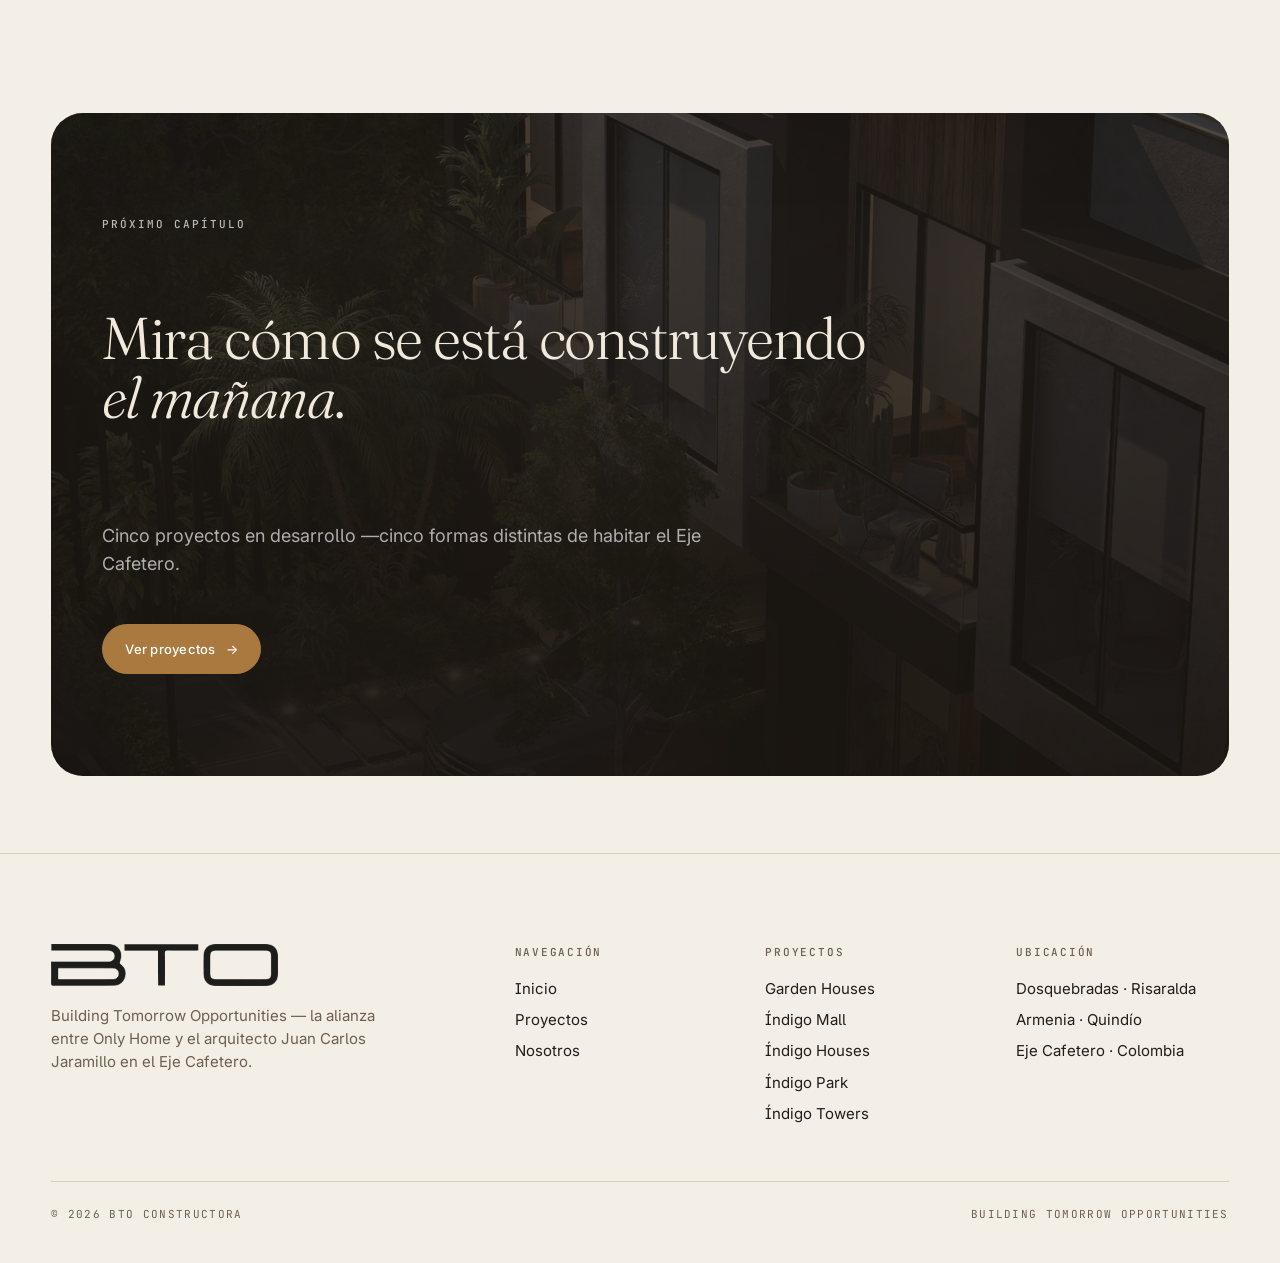
==== commit ca338caf: "Add full team (11 members) with named webp photos - Convert 11 BTO_TEAM*.jpg session photos to optim" ====
--- a/nosotros.html
+++ b/nosotros.html
@@ -94,7 +94,7 @@
 
     <div class="founder reveal">
       <div class="founder__media">
-        <img src="assets/img/team/juanjaramillo.jpg" alt="Juan Carlos Jaramillo, CEO y arquitecto de BTO Constructora">
+        <img src="assets/img/team/juan-carlos-jaramillo.webp" alt="Juan Carlos Jaramillo, CEO y arquitecto de BTO Constructora">
         <div class="founder__badge">
           <div class="n">Juan Carlos Jaramillo</div>
           <div class="r">CEO · Arquitecto</div>
@@ -196,35 +196,82 @@
       <div class="sec-head__right">Dirección · Arquitectura<br>Comercial · Gerencia</div>
     </div>
 
+    <div class="eyebrow reveal" style="margin-bottom: 22px;">Dirección</div>
     <div class="team-4 reveal">
       <article class="member">
         <div class="member__media">
-          <img src="assets/img/team/juanjaramillo.jpg" alt="Juan Carlos Jaramillo">
+          <img src="assets/img/team/juan-carlos-jaramillo.webp" alt="Juan Carlos Jaramillo, CEO y Arquitecto de BTO Constructora">
           <div class="member__overlay"><span class="n">Juan Carlos Jaramillo</span><span class="r">CEO · Arquitecto</span></div>
         </div>
       </article>
       <article class="member">
         <div class="member__media">
-          <img src="assets/img/team/julian.jpg" alt="Julian Jaramillo Mejía">
-          <div class="member__overlay"><span class="n">Julian Jaramillo Mejía</span><span class="r">Socio Fundador</span></div>
-        </div>
-      </article>
-      <article class="member">
-        <div class="member__media">
-          <img src="assets/img/team/catalina.jpg" alt="Catalina López Tobón">
-          <div class="member__overlay"><span class="n">Catalina López Tobón</span><span class="r">Gerente</span></div>
-        </div>
-      </article>
-      <article class="member">
-        <div class="member__media">
-          <img src="assets/img/team/patricia.jpg" alt="Patricia Mejía">
+          <img src="assets/img/team/catalina-lopez.webp" alt="Catalina López, Gerente">
+          <div class="member__overlay"><span class="n">Catalina López</span><span class="r">Gerente</span></div>
+        </div>
+      </article>
+      <article class="member">
+        <div class="member__media">
+          <img src="assets/img/team/julian-jaramillo.webp" alt="Julian Jaramillo, Socio Fundador">
+          <div class="member__overlay"><span class="n">Julian Jaramillo</span><span class="r">Socio Fundador</span></div>
+        </div>
+      </article>
+      <article class="member">
+        <div class="member__media">
+          <img src="assets/img/team/patricia-mejia.webp" alt="Patricia Mejía, Directora Comercial">
           <div class="member__overlay"><span class="n">Patricia Mejía</span><span class="r">Directora Comercial</span></div>
         </div>
       </article>
     </div>
 
+    <div class="eyebrow reveal" style="margin: 48px 0 22px;">Equipo</div>
+    <div class="team-4 reveal">
+      <article class="member">
+        <div class="member__media">
+          <img src="assets/img/team/nataly-echeverri.webp" alt="Nataly Echeverri, Auxiliar Contable">
+          <div class="member__overlay"><span class="n">Nataly Echeverri</span><span class="r">Auxiliar Contable</span></div>
+        </div>
+      </article>
+      <article class="member">
+        <div class="member__media">
+          <img src="assets/img/team/daniela-lopez.webp" alt="Daniela López, Coordinadora Administrativa">
+          <div class="member__overlay"><span class="n">Daniela López</span><span class="r">Coord. Administrativa</span></div>
+        </div>
+      </article>
+      <article class="member">
+        <div class="member__media">
+          <img src="assets/img/team/juan-felipe-ocampo.webp" alt="Juan Felipe Ocampo, Residente de Obra">
+          <div class="member__overlay"><span class="n">Juan Felipe Ocampo</span><span class="r">Residente de Obra</span></div>
+        </div>
+      </article>
+      <article class="member">
+        <div class="member__media">
+          <img src="assets/img/team/maria-fernanda-rivera.webp" alt="Maria Fernanda Rivera, Coordinadora de Proyectos">
+          <div class="member__overlay"><span class="n">Maria Fernanda Rivera</span><span class="r">Coord. de Proyectos</span></div>
+        </div>
+      </article>
+      <article class="member">
+        <div class="member__media">
+          <img src="assets/img/team/elizabeth-blandon.webp" alt="Elizabeth Blandón, Asesora Inmobiliaria">
+          <div class="member__overlay"><span class="n">Elizabeth Blandón</span><span class="r">Asesora Inmobiliaria</span></div>
+        </div>
+      </article>
+      <article class="member">
+        <div class="member__media">
+          <img src="assets/img/team/laura-vanesa-gil.webp" alt="Laura Vanesa Gil, Asesora Inmobiliaria">
+          <div class="member__overlay"><span class="n">Laura Vanesa Gil</span><span class="r">Asesora Inmobiliaria</span></div>
+        </div>
+      </article>
+      <article class="member">
+        <div class="member__media">
+          <img src="assets/img/team/paula-andrea-cardona.webp" alt="Paula Andrea Cardona, Asesora Inmobiliaria">
+          <div class="member__overlay"><span class="n">Paula Andrea Cardona</span><span class="r">Asesora Inmobiliaria</span></div>
+        </div>
+      </article>
+    </div>
+
     <p class="muted reveal" style="margin-top: 40px; max-width: 60ch;">
-      Un equipo compacto, donde cada proyecto pasa por las mismas manos desde el concepto hasta la entrega.
+      Un equipo donde cada proyecto pasa por las mismas manos desde el concepto hasta la entrega.
     </p>
   </div>
 </section>
--- a/assets/css/style.css
+++ b/assets/css/style.css
@@ -462,8 +462,9 @@
 }
 .project-card.tall .project-card__media { aspect-ratio: 3 / 4; }
 .project-card.wide .project-card__media { aspect-ratio: 21 / 9; }
+.project-card.r32 .project-card__media { aspect-ratio: 3 / 2; }
 .project-card__media img {
-  width: 100%; height: 100%; object-fit: cover;
+  width: 100%; height: 100%; object-fit: cover; object-position: center;
   transition: transform .8s var(--e-out);
 }
 .project-card:hover .project-card__media img { transform: scale(1.04); }
@@ -846,14 +847,14 @@
   gap: clamp(16px, 1.6vw, 24px);
 }
 .projects-5 .project-card { grid-column: span 3; }
-.projects-5 .project-card__media { aspect-ratio: 16/10; }
+.projects-5 .project-card__media { aspect-ratio: 3/2; }
 .projects-5 .project-card.featured { grid-column: span 6; }
 .projects-5 .project-card.featured .project-card__media { aspect-ratio: 21/9; }
 @media (max-width: 760px){
   .projects-5 .project-card,
   .projects-5 .project-card.featured { grid-column: span 6; }
   .projects-5 .project-card__media,
-  .projects-5 .project-card.featured .project-card__media { aspect-ratio: 16/10; }
+  .projects-5 .project-card.featured .project-card__media { aspect-ratio: 3/2; }
 }
 
 /* Project card with external CTA "Ver landing" */
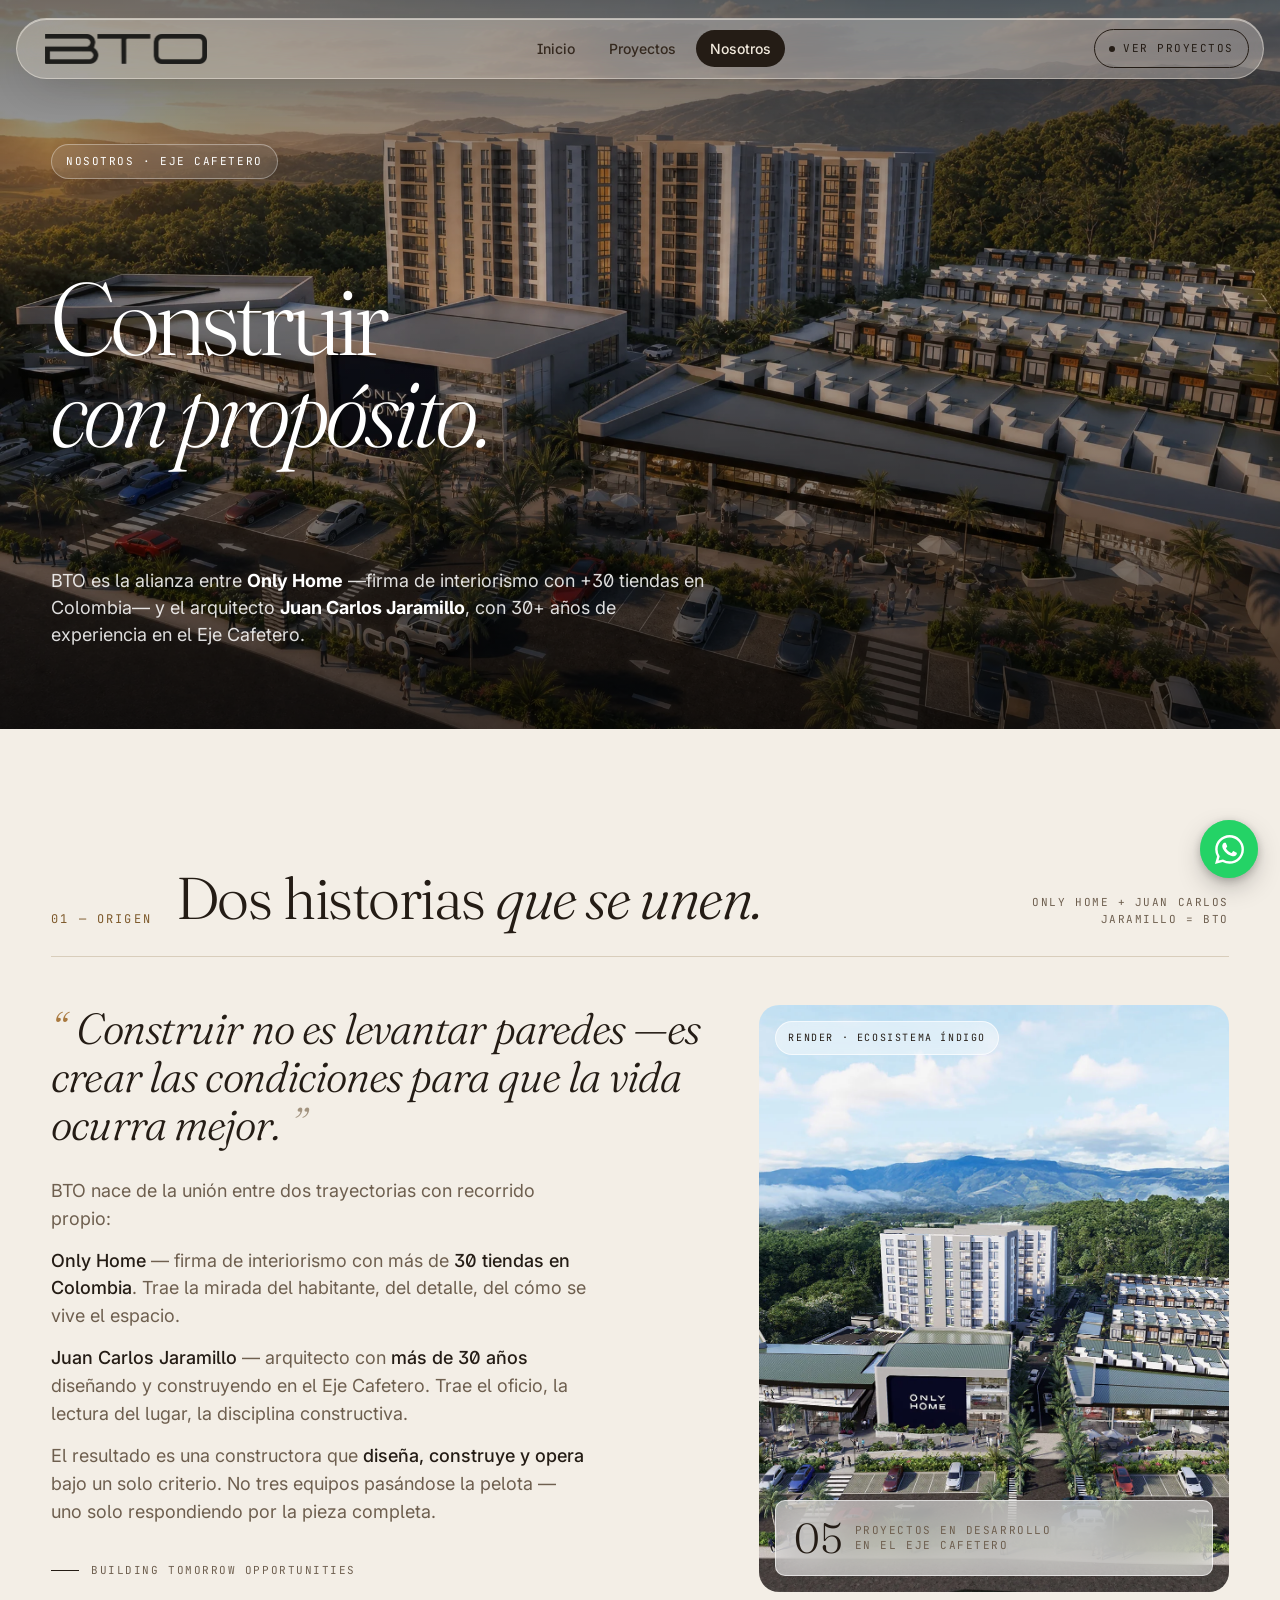
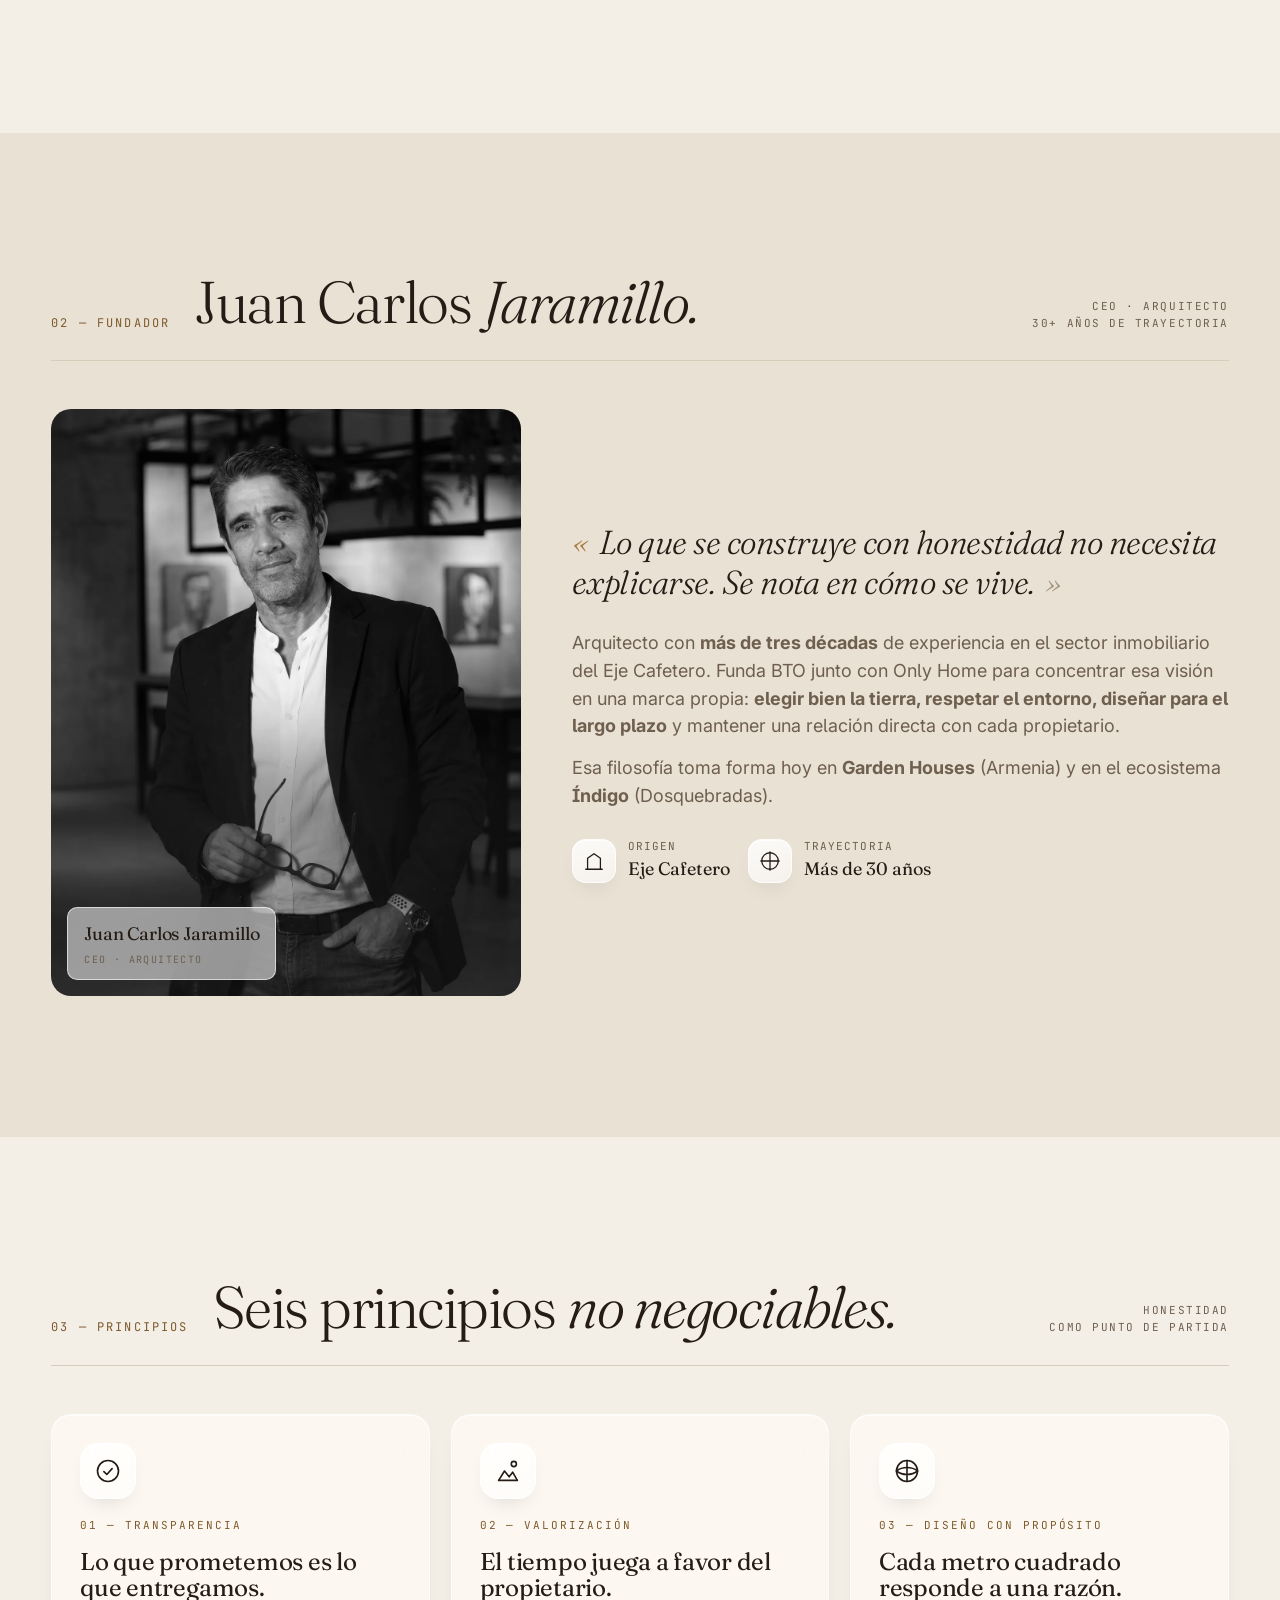
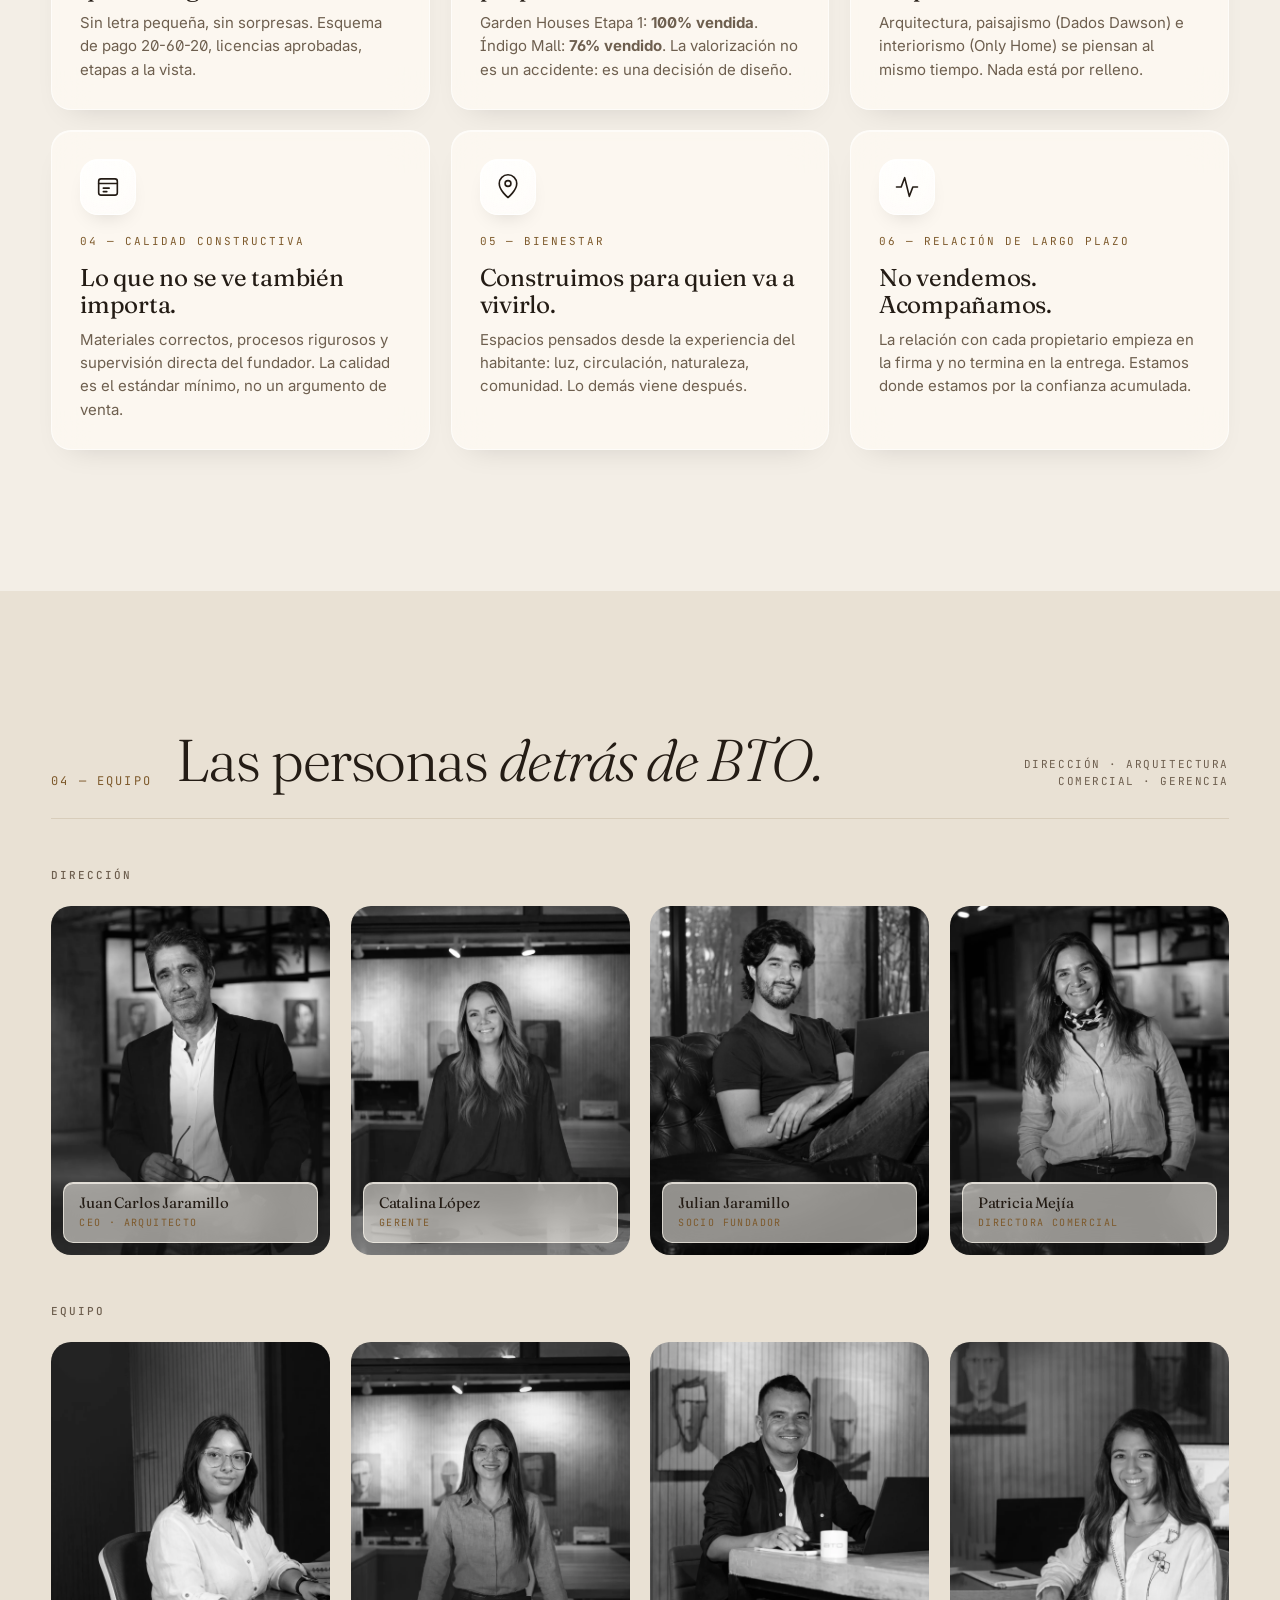
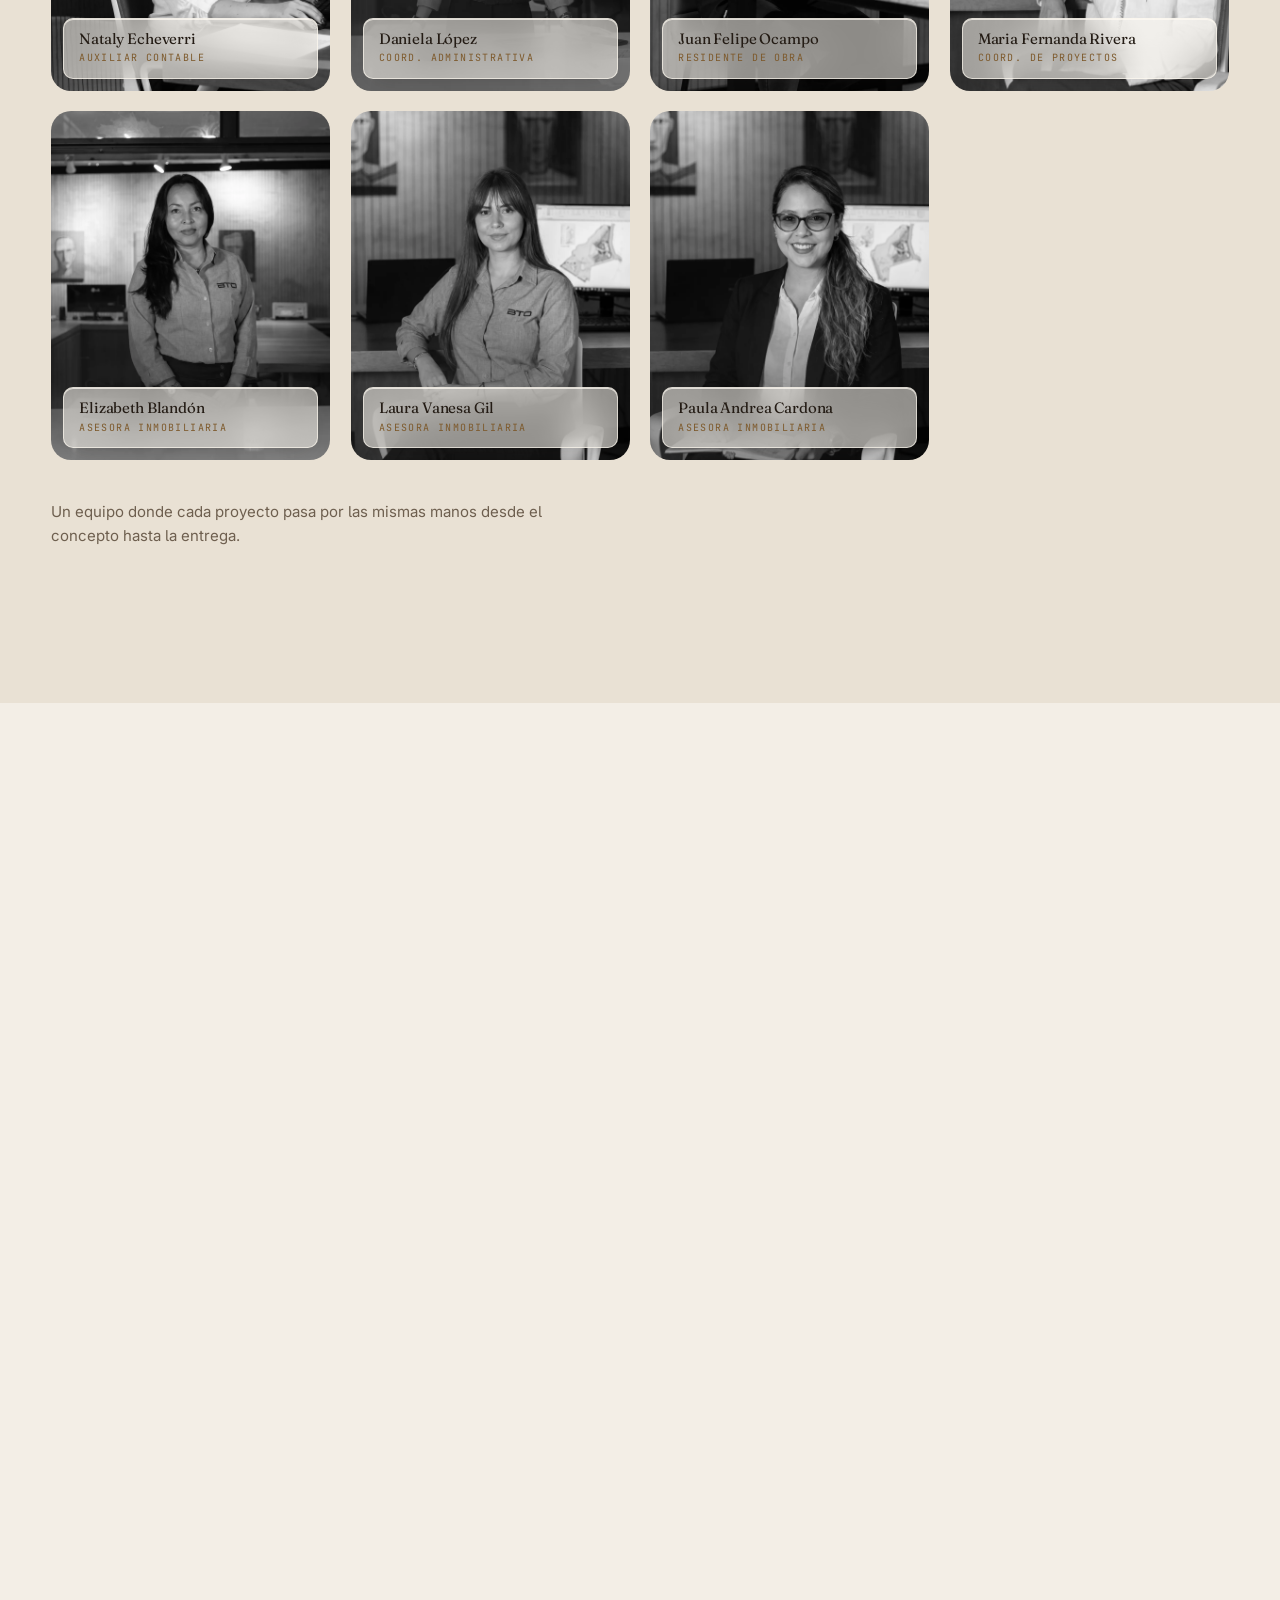
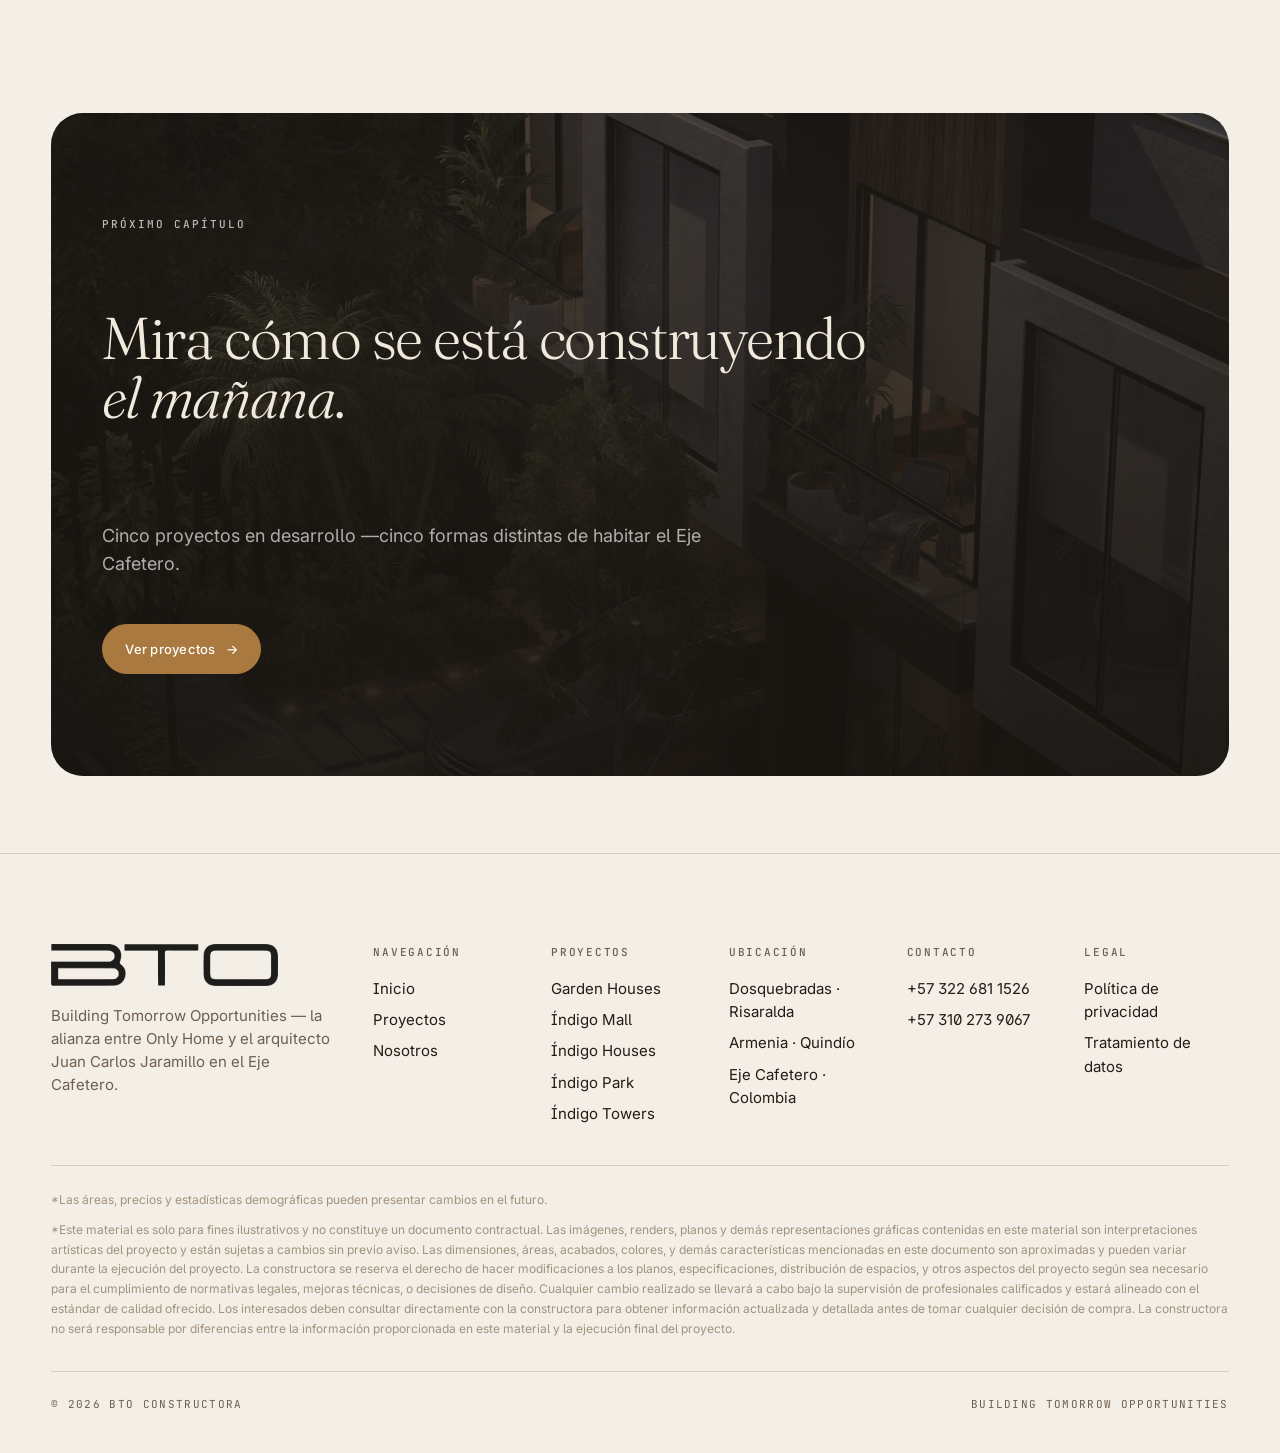
==== commit 83c4bf08: "Add legal disclaimer, contact numbers, WhatsApp button, and data-treatment pages - Footer (all 10 pa" ====
--- a/nosotros.html
+++ b/nosotros.html
@@ -358,13 +358,33 @@
     <div><h5>Ubicación</h5><ul>
       <li>Dosquebradas · Risaralda</li><li>Armenia · Quindío</li><li>Eje Cafetero · Colombia</li>
     </ul></div>
-  </div>
+    <div><h5>Contacto</h5><ul>
+      <li><a href="tel:+573226811526">+57 322 681 1526</a></li>
+      <li><a href="tel:+573102739067">+57 310 273 9067</a></li>
+    </ul></div>
+    <div><h5>Legal</h5><ul>
+      <li><a href="legal/politica-tratamiento-datos.html">Política de privacidad</a></li>
+      <li><a href="legal/autorizacion-tratamiento-datos.html">Tratamiento de datos</a></li>
+    </ul></div>
+  </div>
+
+  <div class="footer__disclaimer">
+    <p>*Las áreas, precios y estadísticas demográficas pueden presentar cambios en el futuro.</p>
+    <p>*Este material es solo para fines ilustrativos y no constituye un documento contractual. Las imágenes, renders, planos y demás representaciones gráficas contenidas en este material son interpretaciones artísticas del proyecto y están sujetas a cambios sin previo aviso. Las dimensiones, áreas, acabados, colores, y demás características mencionadas en este documento son aproximadas y pueden variar durante la ejecución del proyecto. La constructora se reserva el derecho de hacer modificaciones a los planos, especificaciones, distribución de espacios, y otros aspectos del proyecto según sea necesario para el cumplimiento de normativas legales, mejoras técnicas, o decisiones de diseño. Cualquier cambio realizado se llevará a cabo bajo la supervisión de profesionales calificados y estará alineado con el estándar de calidad ofrecido. Los interesados deben consultar directamente con la constructora para obtener información actualizada y detallada antes de tomar cualquier decisión de compra. La constructora no será responsable por diferencias entre la información proporcionada en este material y la ejecución final del proyecto.</p>
+  </div>
+
   <div class="footer__bottom">
     <span>© 2026 BTO Constructora</span>
     <span>Building Tomorrow Opportunities</span>
   </div>
 </footer>
 
+<!-- WhatsApp floating button -->
+<a class="whatsapp-float" href="https://wa.me/573226811526?text=Hola%2C%20quiero%20más%20información%20sobre%20los%20proyectos%20de%20BTO%20Constructora." target="_blank" rel="noopener" aria-label="Escríbenos por WhatsApp">
+  <span class="whatsapp-float__pulse" aria-hidden="true"></span>
+  <svg viewBox="0 0 24 24" aria-hidden="true"><path d="M17.472 14.382c-.297-.149-1.758-.867-2.03-.967-.273-.099-.471-.148-.67.15-.197.297-.767.966-.94 1.164-.173.199-.347.223-.644.075-.297-.15-1.255-.463-2.39-1.475-.883-.788-1.48-1.761-1.653-2.059-.173-.297-.018-.458.13-.606.134-.133.298-.347.446-.52.149-.174.198-.298.298-.497.099-.198.05-.371-.025-.52-.075-.149-.669-1.612-.916-2.207-.242-.579-.487-.5-.669-.51-.173-.008-.371-.01-.57-.01-.198 0-.52.074-.792.372-.272.297-1.04 1.016-1.04 2.479 0 1.462 1.065 2.875 1.213 3.074.149.198 2.096 3.2 5.077 4.487.709.306 1.262.489 1.694.625.712.227 1.36.195 1.871.118.571-.085 1.758-.719 2.006-1.413.248-.694.248-1.289.173-1.413-.074-.124-.272-.198-.57-.347z"/><path d="M12.05 21.785h-.004a9.87 9.87 0 01-5.031-1.378l-.361-.214-3.741.982.998-3.648-.235-.374a9.86 9.86 0 01-1.51-5.26c.001-5.45 4.436-9.885 9.888-9.885 2.64 0 5.122 1.03 6.988 2.898a9.825 9.825 0 012.893 6.994c-.003 5.45-4.437 9.885-9.885 9.885zm8.413-18.297A11.815 11.815 0 0012.05.003C5.495.003.16 5.336.157 11.892a11.86 11.86 0 001.588 5.945L0 24l6.304-1.654a11.888 11.888 0 005.741 1.464h.005c6.554 0 11.89-5.334 11.893-11.891a11.821 11.821 0 00-3.48-8.431z"/></svg>
+</a>
+
 <script src="assets/js/main.js"></script>
 </body>
 </html>
--- a/assets/css/style.css
+++ b/assets/css/style.css
@@ -699,7 +699,7 @@
   margin-top: 0;
 }
 .footer__grid {
-  display: grid; grid-template-columns: 2fr 1fr 1fr 1fr; gap: clamp(24px, 3vw, 56px);
+  display: grid; grid-template-columns: 2fr 1fr 1fr 1fr 1fr 1fr; gap: clamp(20px, 2.6vw, 48px);
   max-width: 1360px; margin: 0 auto;
 }
 .footer h5 { font-family: var(--f-mono); font-size: 11px; letter-spacing: .16em; text-transform: uppercase; color: var(--ink-muted); margin: 0 0 16px; font-weight: 500; }
@@ -709,14 +709,30 @@
 .footer__big { font-family: var(--f-display); font-weight: 300; font-size: clamp(36px, 4vw, 64px); line-height: 1; letter-spacing: -.025em; }
 .footer__big em { font-style: italic; }
 .footer__bottom {
-  max-width: 1360px; margin: 56px auto 0;
+  max-width: 1360px; margin: 32px auto 0;
   padding-top: 24px; border-top: 1px solid var(--line);
   display: flex; justify-content: space-between; gap: 16px;
   font-family: var(--f-mono); font-size: 11px; letter-spacing: .12em; text-transform: uppercase; color: var(--ink-muted);
   flex-wrap: wrap;
 }
+@media (max-width: 900px){
+  .footer__grid { grid-template-columns: 1fr 1fr 1fr; }
+}
 @media (max-width: 760px){
   .footer__grid { grid-template-columns: 1fr 1fr; }
+}
+
+/* Footer legal disclaimer — small print above the copyright line */
+.footer__disclaimer {
+  max-width: 1360px; margin: 40px auto 0;
+  padding-top: 24px; border-top: 1px solid var(--line);
+  display: grid; gap: 10px;
+}
+.footer__disclaimer p {
+  margin: 0;
+  font-size: 12px;
+  line-height: 1.65;
+  color: var(--ink-faint);
 }
 
 /* ============================================================
@@ -927,6 +943,101 @@
 .reveal.is-in { opacity: 1; transform: translateY(0); }
 
 /* ============================================================
+   In-page legal disclaimer (used on project detail pages)
+   ============================================================ */
+.disclaimer {
+  border-top: 1px solid var(--line);
+  padding-top: 24px;
+  display: grid; gap: 10px;
+}
+.disclaimer p {
+  margin: 0;
+  font-size: 12px;
+  line-height: 1.65;
+  color: var(--ink-faint);
+  max-width: 84ch;
+}
+
+/* ============================================================
+   WhatsApp floating button
+   ============================================================ */
+.whatsapp-float {
+  position: fixed;
+  right: 22px; bottom: 22px;
+  z-index: 120;
+  width: 58px; height: 58px;
+  display: inline-grid; place-items: center;
+  border-radius: 50%;
+  background: #25D366;
+  box-shadow: 0 10px 30px -8px rgba(0,0,0,.45), 0 2px 10px rgba(0,0,0,.2);
+  text-decoration: none;
+  transition: transform .25s var(--e-out), box-shadow .25s var(--e-out);
+  isolation: isolate;
+}
+.whatsapp-float:hover { transform: translateY(-3px) scale(1.05); box-shadow: 0 16px 40px -10px rgba(0,0,0,.5), 0 2px 10px rgba(0,0,0,.25); }
+.whatsapp-float svg { width: 29px; height: 29px; fill: #fff; position: relative; z-index: 1; }
+.whatsapp-float__pulse {
+  position: absolute; inset: 0;
+  border-radius: 50%;
+  background: #25D366;
+  opacity: .5;
+  z-index: -1;
+  animation: wa-pulse 2.6s ease-out infinite;
+}
+@keyframes wa-pulse {
+  0%   { transform: scale(1);   opacity: .5; }
+  100% { transform: scale(1.85); opacity: 0; }
+}
+@media (max-width: 640px){
+  .whatsapp-float { right: 16px; bottom: 16px; width: 52px; height: 52px; }
+  .whatsapp-float svg { width: 26px; height: 26px; }
+}
+
+/* ============================================================
+   Legal documents (Política / Autorización de tratamiento de datos)
+   ============================================================ */
+.legal-hero {
+  padding: clamp(140px, 18vh, 200px) clamp(20px, 4vw, 64px) clamp(40px, 6vh, 56px);
+}
+.legal-meta {
+  font-family: var(--f-mono); font-size: 12px; letter-spacing: .08em; color: var(--ink-muted);
+  margin-top: 18px;
+}
+.legal-intro {
+  font-size: var(--t-lead); color: var(--ink); line-height: 1.55; max-width: 72ch; margin-top: 20px;
+}
+.legal-doc {
+  display: grid; gap: clamp(32px, 4vw, 48px);
+}
+.legal-doc section {
+  display: grid; gap: 14px;
+  padding-top: clamp(28px, 3vw, 40px);
+  border-top: 1px solid var(--line);
+}
+.legal-doc section:first-child { border-top: none; padding-top: 0; }
+.legal-doc h2 {
+  font-family: var(--f-display); font-weight: 400;
+  font-size: clamp(24px, 2.2vw, 34px); letter-spacing: -.01em; line-height: 1.15;
+  margin: 0; color: var(--ink);
+}
+.legal-doc h3 {
+  font-family: var(--f-sans); font-weight: 600;
+  font-size: 16px; letter-spacing: -.005em;
+  margin: 10px 0 0; color: var(--ink);
+}
+.legal-doc p, .legal-doc li { font-size: 15px; line-height: 1.7; color: var(--ink-muted); }
+.legal-doc p strong, .legal-doc li strong { color: var(--ink); font-weight: 600; }
+.legal-doc ol, .legal-doc ul { margin: 4px 0 0; padding-left: 22px; display: grid; gap: 9px; }
+.legal-doc ol { list-style: decimal; }
+.legal-doc ul { list-style: disc; }
+.legal-doc a { color: var(--ink); text-decoration: underline; text-underline-offset: 3px; }
+.legal-doc a:hover { color: var(--accent-deep); }
+.legal-doc .legal-signoff {
+  margin-top: 8px; padding-top: 28px; border-top: 1px solid var(--line);
+  font-family: var(--f-mono); font-size: 12px; letter-spacing: .04em; color: var(--ink-muted); line-height: 1.8;
+}
+
+/* ============================================================
    Misc
    ============================================================ */
 ::selection { background: var(--ink); color: var(--bg); }
